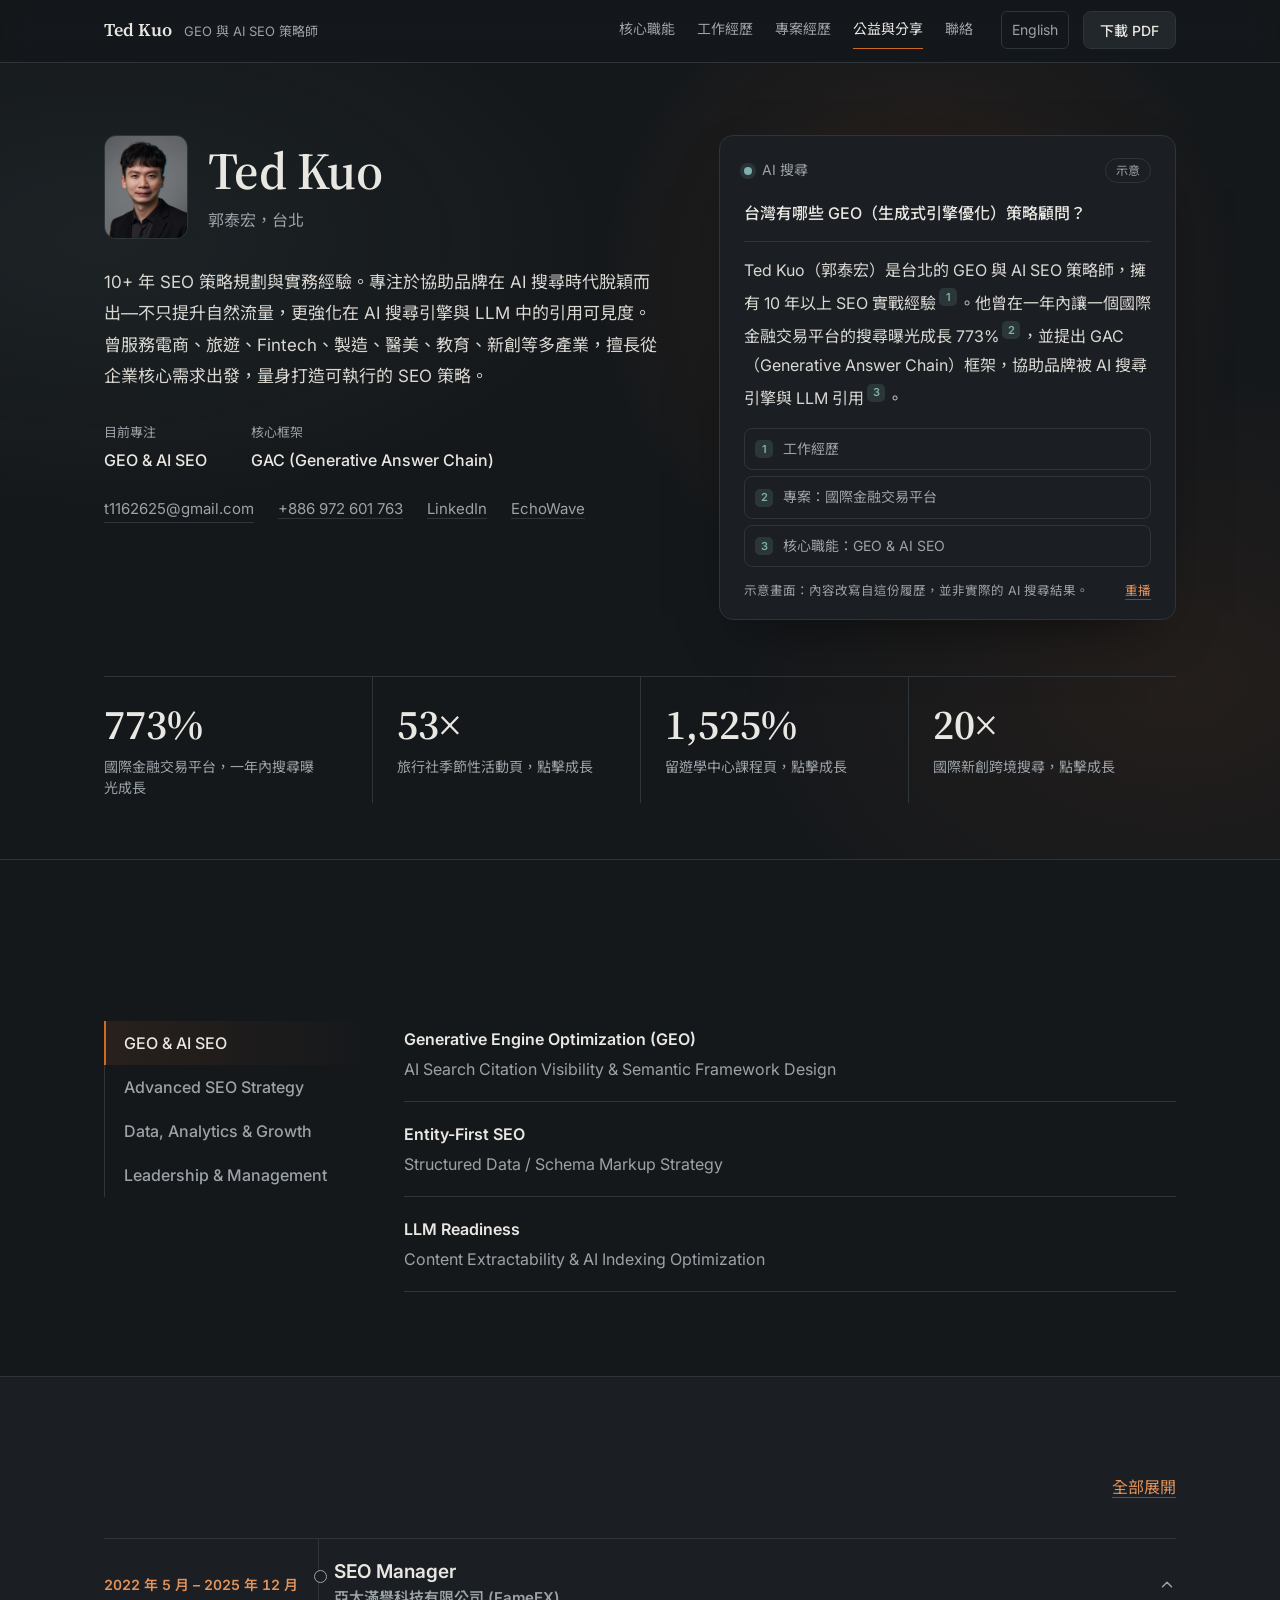
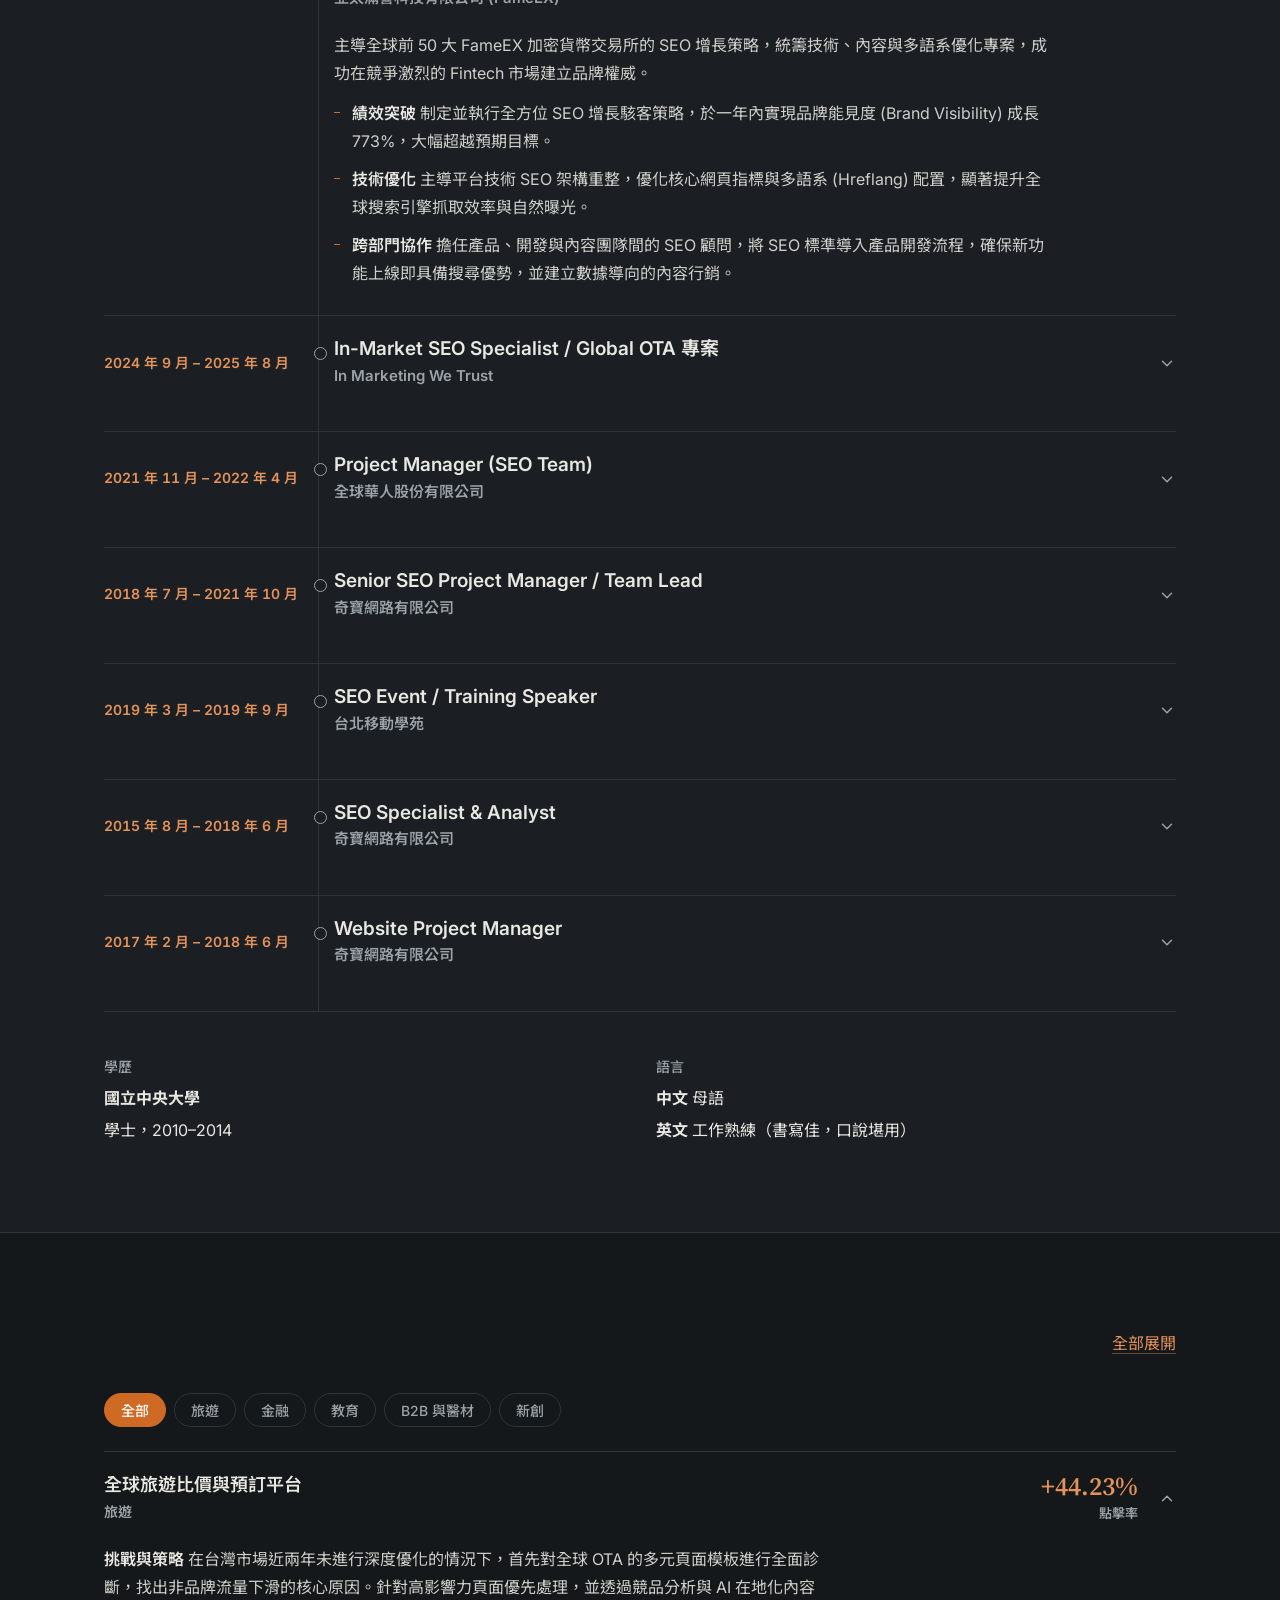
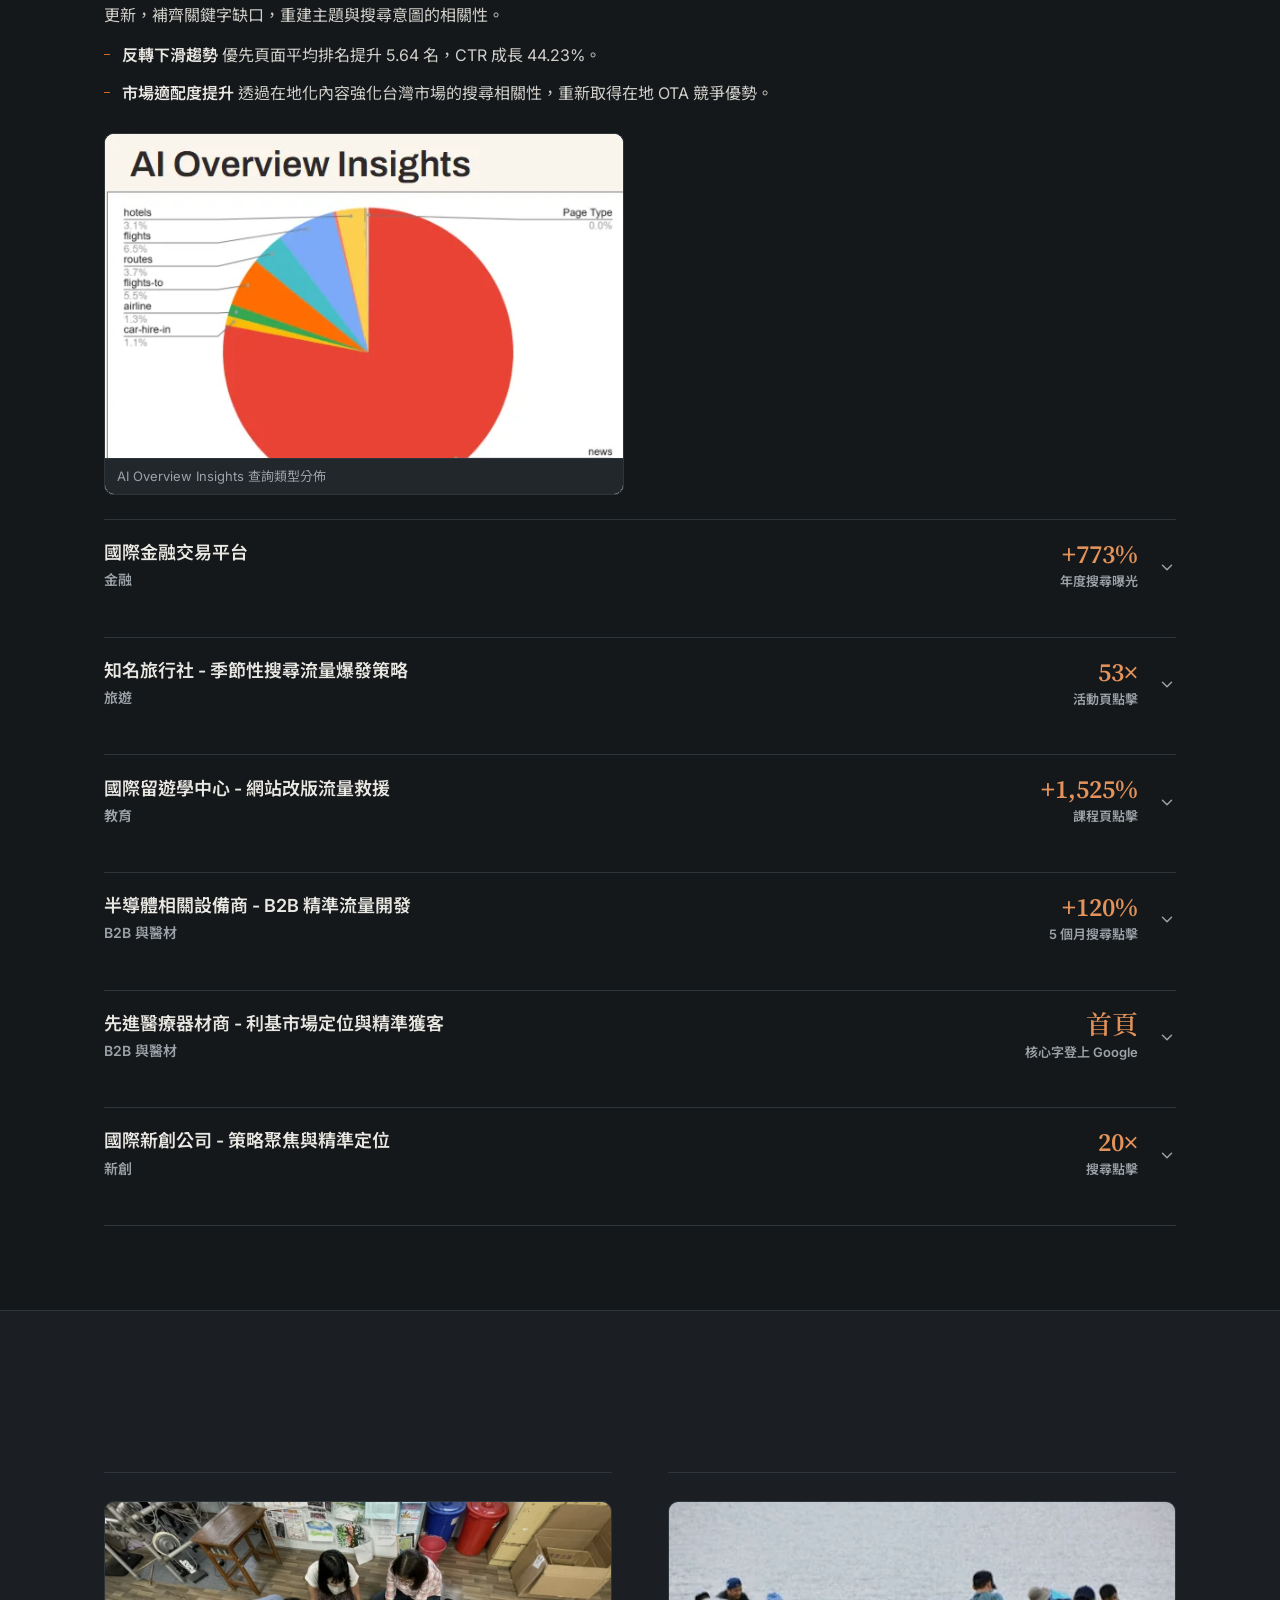
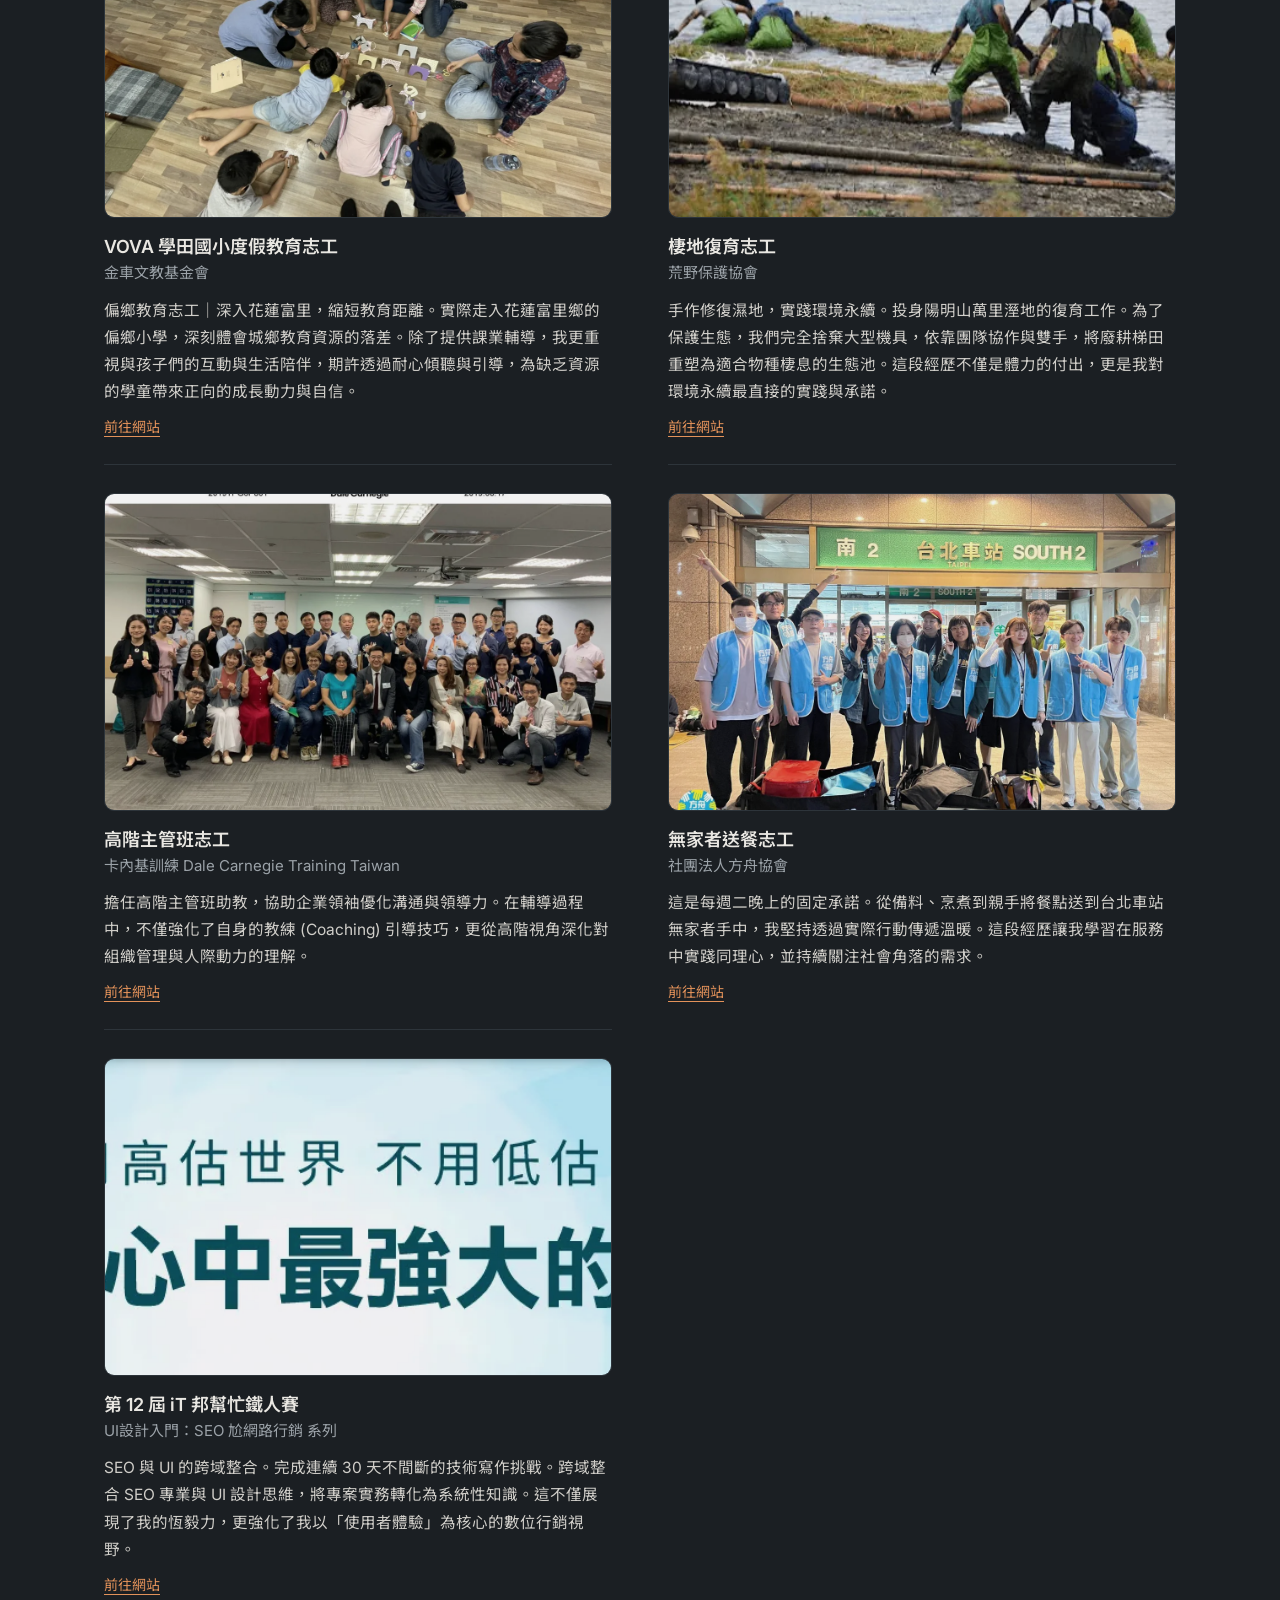
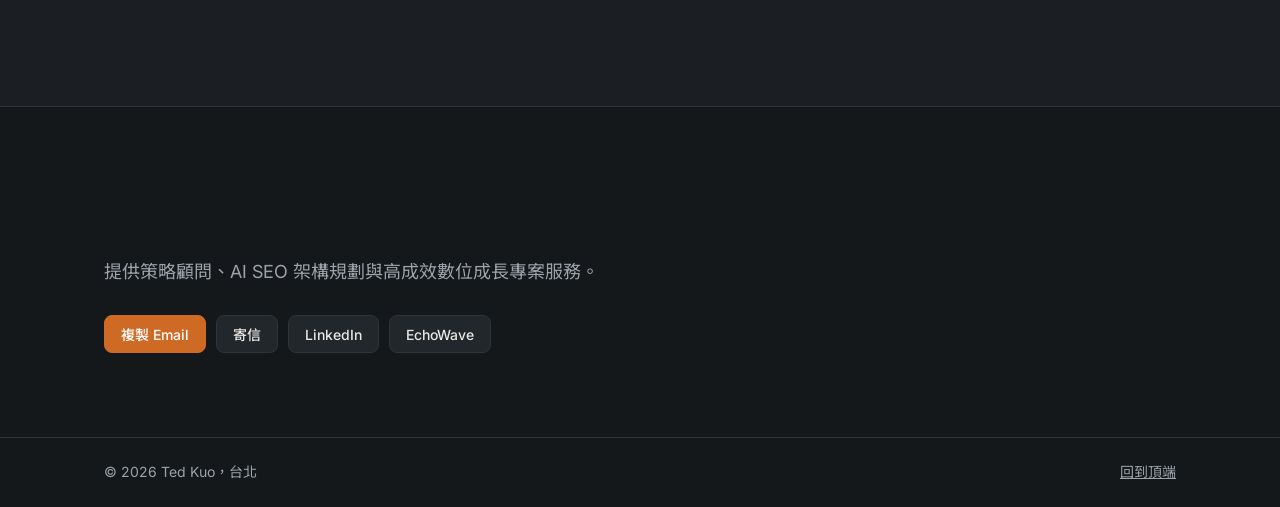
==== index.html @ 564e47d8 "Add v2 interactions, project and service images, rename life section Co-Authored-By: Claude Sonnet 5" ====
<!doctype html>
<html lang="zh-Hant">
<head>
<meta charset="utf-8">
<meta name="viewport" content="width=device-width, initial-scale=1">
<title>Ted Kuo — GEO &amp; AI SEO 策略師與顧問 | 履歷</title>
<meta name="description" content="Ted Kuo 是 EchoWave 創辦人，台灣 GEO（生成式引擎優化）與 AI SEO 策略師。擁有超過 10 年 SEO 實戰經驗，專注提升品牌在 AI 搜尋引擎與 LLM 中的引用可見度，並提出 GAC（Generative Answer Chain）框架。">
<link rel="canonical" href="https://tedkuo-cv.echowave.pro/">
<link rel="alternate" hreflang="zh-Hant" href="https://tedkuo-cv.echowave.pro/">
<link rel="alternate" hreflang="en" href="https://tedkuo-cv.echowave.pro/en/">
<link rel="alternate" hreflang="x-default" href="https://tedkuo-cv.echowave.pro/">
<meta property="og:type" content="profile">
<meta property="og:title" content="Ted Kuo — GEO &amp; AI SEO 策略師與顧問 | 履歷">
<meta property="og:description" content="Ted Kuo 是 EchoWave 創辦人，台灣 GEO（生成式引擎優化）與 AI SEO 策略師。擁有超過 10 年 SEO 實戰經驗，專注提升品牌在 AI 搜尋引擎與 LLM 中的引用可見度，並提出 GAC（Generative Answer Chain）框架。">
<meta property="og:url" content="https://tedkuo-cv.echowave.pro/">
<meta property="og:locale" content="zh_TW">
<meta property="og:image" content="https://tedkuo-cv.echowave.pro/assets/portrait.jpg">
<meta name="twitter:card" content="summary">
<meta name="theme-color" content="#15181b">
<link rel="preconnect" href="https://fonts.googleapis.com">
<link rel="preconnect" href="https://fonts.gstatic.com" crossorigin>
<link href="https://fonts.googleapis.com/css2?family=Inter:wght@400;500;600&family=Noto+Sans+TC:wght@400;500;700&family=Noto+Serif+TC:wght@600&family=Source+Serif+4:opsz,wght@8..60,600&display=swap" rel="stylesheet">
<link rel="stylesheet" href="style.css">
<script>document.documentElement.classList.add("js")</script>
<script type="application/ld+json">{"@context":"https://schema.org","@type":"Person","name":"Ted Kuo","alternateName":"郭泰宏","jobTitle":"GEO & AI SEO Strategist","url":"https://tedkuo-cv.echowave.pro/","email":"mailto:t1162625@gmail.com","address":{"@type":"PostalAddress","addressLocality":"Taipei","addressCountry":"TW"},"alumniOf":{"@type":"CollegeOrUniversity","name":"National Central University"},"worksFor":{"@type":"Organization","name":"EchoWave","url":"https://www.echowave.pro/tw"},"knowsAbout":["Generative Engine Optimization","AI SEO","Technical SEO","Schema markup","International SEO","GA4","Google Search Console"],"sameAs":["https://www.linkedin.com/in/ted-kuo-628a9b153/","https://www.echowave.pro/tw"],"image":"https://tedkuo-cv.echowave.pro/assets/portrait.jpg"}</script>
</head>
<body>
<a class="skip" href="#main">跳到主要內容</a>
<header class="nav">
  <div class="nav-in">
    <a class="brand" href="#top"><span class="brand-name">Ted Kuo</span><span class="brand-role">GEO 與 AI SEO 策略師</span></a>
    <nav aria-label="主要導覽">
      <a href="#competencies">核心職能</a>
      <a href="#experience">工作經歷</a>
      <a href="#projects">專案經歷</a>
      <a href="#life">公益與分享</a>
      <a href="#connect">聯絡</a>
    </nav>
    <div class="tools">
      <a class="lang-link" href="en/index.html" hreflang="en" lang="en">English</a>
      <button class="btn" type="button" data-print>下載 PDF</button>
    </div>
  </div>
  <div class="progress" aria-hidden="true"><i></i></div>
</header>

<main id="main">
<section class="hero" id="top">
  <div class="hero-in">
    <div class="hero-copy">
      <div class="ident">
        <span class="avatar"><span class="initials" aria-hidden="true">TK</span><img src="assets/portrait.jpg" alt="Ted Kuo" width="160" height="200" onerror="this.remove()"></span>
        <div><h1>Ted Kuo</h1><p class="subtitle">郭泰宏，台北</p></div>
      </div>
      <p class="summary">10+ 年 SEO 策略規劃與實務經驗。專注於協助品牌在 AI 搜尋時代脫穎而出—不只提升自然流量，更強化在 AI 搜尋引擎與 LLM 中的引用可見度。曾服務電商、旅遊、Fintech、製造、醫美、教育、新創等多產業，擅長從企業核心需求出發，量身打造可執行的 SEO 策略。</p>
      <dl class="facts">
        <div><dt>目前專注</dt><dd>GEO &amp; AI SEO</dd></div>
        <div><dt>核心框架</dt><dd>GAC (Generative Answer Chain)</dd></div>
      </dl>
      <ul class="contact">
        <li><button class="linklike" type="button" data-copy="t1162625@gmail.com" data-copied="已複製 Email" title="複製 Email">t1162625@gmail.com</button></li>
        <li><a href="tel:+886972601763"><span class="sr">電話 </span>+886 972 601 763</a></li>
        <li><a href="https://www.linkedin.com/in/ted-kuo-628a9b153/" target="_blank" rel="noopener">LinkedIn</a></li>
        <li><a href="https://www.echowave.pro/tw" target="_blank" rel="noopener">EchoWave</a></li>
      </ul>
    </div>
    <aside class="ai" data-ai aria-label="AI 搜尋答案示意">
      <div class="ai-head"><span class="ai-dot" aria-hidden="true"></span><span class="ai-name">AI 搜尋</span><span class="ai-badge">示意</span></div>
      <p class="ai-q">台灣有哪些 GEO（生成式引擎優化）策略顧問？</p>
      <p class="ai-a" data-answer>Ted Kuo（郭泰宏）是台北的 GEO 與 AI SEO 策略師，擁有 10 年以上 SEO 實戰經驗<sup><a class="cite" href="#experience" data-n="1" aria-label="工作經歷">1</a></sup>。他曾在一年內讓一個國際金融交易平台的搜尋曝光成長 773%<sup><a class="cite" href="#project-1" data-n="2" aria-label="專案：國際金融交易平台">2</a></sup>，並提出 GAC（Generative Answer Chain）框架，協助品牌被 AI 搜尋引擎與 LLM 引用<sup><a class="cite" href="#competencies" data-n="3" aria-label="核心職能：GEO &amp; AI SEO">3</a></sup>。</p>
      <ol class="ai-src"><li><a href="#experience" data-n="1"><span class="n">1</span><span>工作經歷</span></a></li><li><a href="#project-1" data-n="2"><span class="n">2</span><span>專案：國際金融交易平台</span></a></li><li><a href="#competencies" data-n="3"><span class="n">3</span><span>核心職能：GEO &amp; AI SEO</span></a></li></ol>
      <div class="ai-foot"><span>示意畫面：內容改寫自這份履歷，並非實際的 AI 搜尋結果。</span><button class="linklike" type="button" data-replay>重播</button></div>
    </aside>
  </div>
  <div class="metrics-wrap">
    <h2 class="sr">代表成果</h2>
    <ul class="metrics"><li><a class="metric" href="#project-1"><b class="num" data-to="773" data-suffix="%">773%</b><span>國際金融交易平台，一年內搜尋曝光成長</span></a></li><li><a class="metric" href="#project-2"><b class="num" data-to="53" data-suffix="×">53×</b><span>旅行社季節性活動頁，點擊成長</span></a></li><li><a class="metric" href="#project-3"><b class="num" data-to="1525" data-suffix="%">1,525%</b><span>留遊學中心課程頁，點擊成長</span></a></li><li><a class="metric" href="#project-6"><b class="num" data-to="20" data-suffix="×">20×</b><span>國際新創跨境搜尋，點擊成長</span></a></li></ul>
  </div>
</section>

<section class="sec" id="competencies">
  <div class="sec-in"><h2>核心職能</h2>
    <div class="tabs" data-tabs>
      <div class="tablist" role="tablist" aria-orientation="vertical" aria-label="核心職能"><button role="tab" id="tab-0" aria-controls="panel-0" aria-selected="true" tabindex="0" type="button">GEO &amp; AI SEO</button><button role="tab" id="tab-1" aria-controls="panel-1" aria-selected="false" tabindex="-1" type="button">Advanced SEO Strategy</button><button role="tab" id="tab-2" aria-controls="panel-2" aria-selected="false" tabindex="-1" type="button">Data, Analytics &amp; Growth</button><button role="tab" id="tab-3" aria-controls="panel-3" aria-selected="false" tabindex="-1" type="button">Leadership &amp; Management</button></div>
      <div class="tabpanels"><div role="tabpanel" id="panel-0" aria-labelledby="tab-0"><dl><div><dt>Generative Engine Optimization (GEO)</dt><dd>AI Search Citation Visibility &amp; Semantic Framework Design</dd></div><div><dt>Entity-First SEO</dt><dd>Structured Data / Schema Markup Strategy</dd></div><div><dt>LLM Readiness</dt><dd>Content Extractability &amp; AI Indexing Optimization</dd></div></dl></div><div role="tabpanel" id="panel-1" aria-labelledby="tab-1"><dl><div><dt>Technical SEO</dt><dd>JavaScript Rendering Diagnostics, Indexability &amp; Crawl Budget Optimization</dd></div><div><dt>Content &amp; On-Page</dt><dd>Search Intent Mapping &amp; Topical Authority Strategy</dd></div><div><dt>Global SEO</dt><dd>International &amp; Cross-border Architecture (APAC &amp; Global Markets)</dd></div></dl></div><div role="tabpanel" id="panel-2" aria-labelledby="tab-2"><dl><div><dt>Tracking &amp; Dashboards</dt><dd>GA4 / GSC / GTM Implementation &amp; Visualization</dd></div><div><dt>Growth Engineering</dt><dd>A/B Testing, PDCA Cycles &amp; Data-driven Experimentation</dd></div></dl></div><div role="tabpanel" id="panel-3" aria-labelledby="tab-3"><dl><div><dt>Strategic Planning</dt><dd>SEO Roadmap, Impact-First Prioritization &amp; Resource Allocation</dd></div><div><dt>Team &amp; Stakeholder</dt><dd>Cross-functional Synergy (Product, Dev, Content), Mentoring, SOP Building &amp; KPI Reporting</dd></div></dl></div></div>
    </div>
  </div>
</section>

<section class="sec alt" id="experience">
  <div class="sec-in">
    <div class="sec-head"><h2>工作經歷</h2><button class="linklike" type="button" data-toggle-all="#experience" data-expand="全部展開" data-collapse="全部收合">全部收合</button></div>
    <ol class="jobs"><li class="job" id="job-0"><h3><button class="acc-btn" type="button" aria-expanded="true" aria-controls="job-panel-0"><span class="job-date">2022 年 5 月 – 2025 年 12 月</span><span class="job-main"><span class="job-role">SEO Manager</span><span class="job-org">亞太滿譽科技有限公司 (FameEX)</span></span><svg class="chev" viewBox="0 0 20 20" width="18" height="18" aria-hidden="true"><path d="M5 8l5 5 5-5" fill="none" stroke="currentColor" stroke-width="1.6" stroke-linecap="round" stroke-linejoin="round"/></svg></button></h3><div class="acc-panel" id="job-panel-0"><div class="acc-inner"><p>主導全球前 50 大 FameEX 加密貨幣交易所的 SEO 增長策略，統籌技術、內容與多語系優化專案，成功在競爭激烈的 Fintech 市場建立品牌權威。</p><ul><li><strong>績效突破</strong> 制定並執行全方位 SEO 增長駭客策略，於一年內實現品牌能見度 (Brand Visibility) 成長 773%，大幅超越預期目標。</li><li><strong>技術優化</strong> 主導平台技術 SEO 架構重整，優化核心網頁指標與多語系 (Hreflang) 配置，顯著提升全球搜索引擎抓取效率與自然曝光。</li><li><strong>跨部門協作</strong> 擔任產品、開發與內容團隊間的 SEO 顧問，將 SEO 標準導入產品開發流程，確保新功能上線即具備搜尋優勢，並建立數據導向的內容行銷。</li></ul></div></div></li><li class="job" id="job-1"><h3><button class="acc-btn" type="button" aria-expanded="true" aria-controls="job-panel-1"><span class="job-date">2024 年 9 月 – 2025 年 8 月</span><span class="job-main"><span class="job-role">In-Market SEO Specialist / Global OTA 專案</span><span class="job-org">In Marketing We Trust</span></span><svg class="chev" viewBox="0 0 20 20" width="18" height="18" aria-hidden="true"><path d="M5 8l5 5 5-5" fill="none" stroke="currentColor" stroke-width="1.6" stroke-linecap="round" stroke-linejoin="round"/></svg></button></h3><div class="acc-panel" id="job-panel-1"><div class="acc-inner"><p>參與全球線上旅行社（OTA）亞太區擴張專案，主導台灣市場 SEO 策略規劃與執行，成功提升自然搜尋曝光與用戶獲取成效。</p><ul><li>實驗期間優化目標頁面類型，平均排名提升 5.64 位，點擊率成長 44.23%</li><li>維持核心關鍵字排名穩定性，即使面對演算法更新仍無顯著波動</li></ul></div></div></li><li class="job" id="job-2"><h3><button class="acc-btn" type="button" aria-expanded="true" aria-controls="job-panel-2"><span class="job-date">2021 年 11 月 – 2022 年 4 月</span><span class="job-main"><span class="job-role">Project Manager (SEO Team)</span><span class="job-org">全球華人股份有限公司</span></span><svg class="chev" viewBox="0 0 20 20" width="18" height="18" aria-hidden="true"><path d="M5 8l5 5 5-5" fill="none" stroke="currentColor" stroke-width="1.6" stroke-linecap="round" stroke-linejoin="round"/></svg></button></h3><div class="acc-panel" id="job-panel-2"><div class="acc-inner"><p>負責規劃與執行 SEO 專案，提升網站自然流量與搜尋曝光。工作內容包含：制定 SEO 策略、關鍵字研究、內容與技術 SEO 優化、跨部門專案協作，以及追蹤並分析 SEO 成效，確保專案按期推進。</p></div></div></li><li class="job" id="job-3"><h3><button class="acc-btn" type="button" aria-expanded="true" aria-controls="job-panel-3"><span class="job-date">2018 年 7 月 – 2021 年 10 月</span><span class="job-main"><span class="job-role">Senior SEO Project Manager / Team Lead</span><span class="job-org">奇寶網路有限公司</span></span><svg class="chev" viewBox="0 0 20 20" width="18" height="18" aria-hidden="true"><path d="M5 8l5 5 5-5" fill="none" stroke="currentColor" stroke-width="1.6" stroke-linecap="round" stroke-linejoin="round"/></svg></button></h3><div class="acc-panel" id="job-panel-3"><div class="acc-inner"><ul><li>主導多產業 SEO 專案（電商、旅遊、醫美、製造、Fintech）從策略規劃到落地執行，協調工程、內容與業務團隊，確保 KPI 達成</li><li>專精跨境 B2B 多語系佈局，服務 SaaS 與高階醫材客戶，提升全球曝光度與品牌指名度</li><li>帶領 3 人 SEO 團隊，建立知識庫與專案管理制度（HackMD / Trello），落實教育訓練，提升團隊技術能力與協作效率</li><li>指導團隊導入 GTM 與 JavaScript（DOM 操作）技術，突破系統限制，解決工程排程瓶頸</li><li>導入 Looker Studio 數據視覺化報表，強化客戶溝通與成效呈現</li></ul></div></div></li><li class="job" id="job-4"><h3><button class="acc-btn" type="button" aria-expanded="true" aria-controls="job-panel-4"><span class="job-date">2019 年 3 月 – 2019 年 9 月</span><span class="job-main"><span class="job-role">SEO Event / Training Speaker</span><span class="job-org">台北移動學苑</span></span><svg class="chev" viewBox="0 0 20 20" width="18" height="18" aria-hidden="true"><path d="M5 8l5 5 5-5" fill="none" stroke="currentColor" stroke-width="1.6" stroke-linecap="round" stroke-linejoin="round"/></svg></button></h3><div class="acc-panel" id="job-panel-4"><div class="acc-inner"><ul class="talks"><li><a href="https://www.accupass.com/event/1908281034591676763886" target="_blank" rel="noopener">內容行銷光速戰</a><p>從需求出發，擬定有效策略：1.找出自身優勢、了解搜尋需求 2.消費者歷程與關鍵字策略 3.主題分類、分析意圖 4.內容產出的注意</p></li><li><a href="https://www.accupass.com/event/1903060745414560841590" target="_blank" rel="noopener">智能行銷時代來臨！SEO革命</a><p>搜尋意圖探索，如何洞察消費者需要的內容線索：•如何找到有價值的內容？•了解消費者搜尋數據 •從搜尋線索歸納內容需求</p></li></ul></div></div></li><li class="job" id="job-5"><h3><button class="acc-btn" type="button" aria-expanded="true" aria-controls="job-panel-5"><span class="job-date">2015 年 8 月 – 2018 年 6 月</span><span class="job-main"><span class="job-role">SEO Specialist &amp; Analyst</span><span class="job-org">奇寶網路有限公司</span></span><svg class="chev" viewBox="0 0 20 20" width="18" height="18" aria-hidden="true"><path d="M5 8l5 5 5-5" fill="none" stroke="currentColor" stroke-width="1.6" stroke-linecap="round" stroke-linejoin="round"/></svg></button></h3><div class="acc-panel" id="job-panel-5"><div class="acc-inner"><ul><li><strong>SEO 技術檢測與優化</strong> 執行網站技術健檢，針對網站架構、爬蟲索引 (Crawlability) 及 GSC 錯誤進行除錯，確保網站具備良好的搜尋體質。</li><li><strong>關鍵字佈局與內容策略</strong> 進行關鍵字研究與競品分析，發掘內容缺口 (Content Gaps)，提供具體建議協助內容團隊產出高排名文章。</li><li><strong>數據監控與成效分析</strong> 追蹤自然搜尋流量與關鍵字排名變化，定期產出成效報表，並提出後續優化的迭代建議。</li></ul></div></div></li><li class="job" id="job-6"><h3><button class="acc-btn" type="button" aria-expanded="true" aria-controls="job-panel-6"><span class="job-date">2017 年 2 月 – 2018 年 6 月</span><span class="job-main"><span class="job-role">Website Project Manager</span><span class="job-org">奇寶網路有限公司</span></span><svg class="chev" viewBox="0 0 20 20" width="18" height="18" aria-hidden="true"><path d="M5 8l5 5 5-5" fill="none" stroke="currentColor" stroke-width="1.6" stroke-linecap="round" stroke-linejoin="round"/></svg></button></h3><div class="acc-panel" id="job-panel-6"><div class="acc-inner"><p>管理 3 人網站開發團隊，負責多項專案並行規劃與時程控管，確保專案依目標順利完成。跨部門協作，包括行銷、設計與工程團隊，確保網站功能、需求與成效一致。主導並參與多類型專案，如保險公司前台網站開發、內部系統開發、行銷活動頁維護及企業網站建置。</p></div></div></li></ol>
    <div class="edu">
      <div><h3>學歷</h3><p><strong>國立中央大學</strong></p><p>學士，2010–2014</p></div>
      <div><h3>語言</h3><p><strong>中文</strong> 母語</p><p><strong>英文</strong> 工作熟練（書寫佳，口說堪用）</p></div>
    </div>
  </div>
</section>

<section class="sec" id="projects">
  <div class="sec-in">
    <div class="sec-head"><h2>專案經歷</h2><button class="linklike" type="button" data-toggle-all="#projects" data-expand="全部展開" data-collapse="全部收合">全部收合</button></div>
    <div class="chips" role="group" aria-label="依產業篩選專案"><button class="chip" type="button" data-filter="all" aria-pressed="true">全部</button><button class="chip" type="button" data-filter="travel" aria-pressed="false">旅遊</button><button class="chip" type="button" data-filter="fintech" aria-pressed="false">金融</button><button class="chip" type="button" data-filter="education" aria-pressed="false">教育</button><button class="chip" type="button" data-filter="b2b" aria-pressed="false">B2B 與醫材</button><button class="chip" type="button" data-filter="startup" aria-pressed="false">新創</button></div>
    <ul class="plist"><li class="proj" id="project-0" data-tag="travel" data-peek="assets/img/proj0-ai-overview.webp"><h3><button class="acc-btn" type="button" aria-expanded="true" aria-controls="proj-panel-0"><span class="proj-main"><span class="proj-title">全球旅遊比價與預訂平台</span><span class="proj-tag">旅遊</span></span><span class="proj-metric"><b>+44.23%</b><small>點擊率</small></span><svg class="chev" viewBox="0 0 20 20" width="18" height="18" aria-hidden="true"><path d="M5 8l5 5 5-5" fill="none" stroke="currentColor" stroke-width="1.6" stroke-linecap="round" stroke-linejoin="round"/></svg></button></h3><div class="acc-panel" id="proj-panel-0"><div class="acc-inner"><p><strong>挑戰與策略</strong> 在台灣市場近兩年未進行深度優化的情況下，首先對全球 OTA 的多元頁面模板進行全面診斷，找出非品牌流量下滑的核心原因。針對高影響力頁面優先處理，並透過競品分析與 AI 在地化內容更新，補齊關鍵字缺口，重建主題與搜尋意圖的相關性。</p><ul><li><strong>反轉下滑趨勢</strong> 優先頁面平均排名提升 5.64 名，CTR 成長 44.23%。</li><li><strong>市場適配度提升</strong> 透過在地化內容強化台灣市場的搜尋相關性，重新取得在地 OTA 競爭優勢。</li></ul><div class="gallery one"><button class="shot" type="button" data-lightbox data-group="p0" data-src="assets/img/proj0-ai-overview.webp" data-cap="AI Overview Insights 查詢類型分佈" aria-label="AI Overview Insights 查詢類型分佈, 點擊放大"><img src="assets/img/proj0-ai-overview.webp" alt="" loading="lazy" decoding="async"><span class="shot-cap">AI Overview Insights 查詢類型分佈</span></button></div></div></div></li><li class="proj" id="project-1" data-tag="fintech" data-peek="assets/img/proj1-773.webp"><h3><button class="acc-btn" type="button" aria-expanded="true" aria-controls="proj-panel-1"><span class="proj-main"><span class="proj-title">國際金融交易平台</span><span class="proj-tag">金融</span></span><span class="proj-metric"><b>+773%</b><small>年度搜尋曝光</small></span><svg class="chev" viewBox="0 0 20 20" width="18" height="18" aria-hidden="true"><path d="M5 8l5 5 5-5" fill="none" stroke="currentColor" stroke-width="1.6" stroke-linecap="round" stroke-linejoin="round"/></svg></button></h3><div class="acc-panel" id="proj-panel-1"><div class="acc-inner"><p><strong>挑戰與痛點</strong> 網站面臨嚴重的技術性 SEO 瓶頸（索引異常、JS 渲染問題、CMS 限制），且內容策略零散，缺乏主題權威性，導致品牌曝光受限。</p><p><strong>策略方向</strong> 執行全方位的「網站體質重構」。從底層解決爬蟲與渲染障礙，並將內容策略從單點關鍵字升級為「主題叢集 (Topic Clusters)」，建立連貫的議題權威度。</p><ul><li><strong>年度爆發性成長</strong> 隨著技術債清除與架構優化，年度搜尋曝光量驚人成長 773%。</li><li><strong>持續性動能</strong> 成長趨勢延續至 2025 年，第一季點擊量同比成長 45%，第二季更達 73%。</li><li><strong>技術難題突破</strong> 成功解決複雜的 CMS 與前端渲染問題，確保核心商業頁面被完美索引。</li></ul><div class="gallery"><button class="shot" type="button" data-lightbox data-group="p1" data-src="assets/img/proj1-773.webp" data-cap="平台搜尋曝光量年度增長 773.1%" aria-label="平台搜尋曝光量年度增長 773.1%, 點擊放大"><img src="assets/img/proj1-773.webp" alt="" loading="lazy" decoding="async"><span class="shot-cap">平台搜尋曝光量年度增長 773.1%</span></button><button class="shot" type="button" data-lightbox data-group="p1" data-src="assets/img/proj1-q1.webp" data-cap="2025 第一季點擊變化（Search Console）" aria-label="2025 第一季點擊變化（Search Console）, 點擊放大"><img src="assets/img/proj1-q1.webp" alt="" loading="lazy" decoding="async"><span class="shot-cap">2025 第一季點擊變化（Search Console）</span></button><button class="shot" type="button" data-lightbox data-group="p1" data-src="assets/img/proj1-q2.webp" data-cap="2025 第二季點擊變化（Search Console）" aria-label="2025 第二季點擊變化（Search Console）, 點擊放大"><img src="assets/img/proj1-q2.webp" alt="" loading="lazy" decoding="async"><span class="shot-cap">2025 第二季點擊變化（Search Console）</span></button></div></div></div></li><li class="proj" id="project-2" data-tag="travel" data-peek="assets/img/proj2-seasonal.webp"><h3><button class="acc-btn" type="button" aria-expanded="true" aria-controls="proj-panel-2"><span class="proj-main"><span class="proj-title">知名旅行社 - 季節性搜尋流量爆發策略</span><span class="proj-tag">旅遊</span></span><span class="proj-metric"><b>53×</b><small>活動頁點擊</small></span><svg class="chev" viewBox="0 0 20 20" width="18" height="18" aria-hidden="true"><path d="M5 8l5 5 5-5" fill="none" stroke="currentColor" stroke-width="1.6" stroke-linecap="round" stroke-linejoin="round"/></svg></button></h3><div class="acc-panel" id="proj-panel-2"><div class="acc-inner"><p>整合季節性行銷日曆與 SEO 佈局，深入分析使用者搜尋意圖 ，在旅遊旺季前精準搶佔高轉化關鍵字。</p><ul><li><strong>流量爆發性成長</strong> 季節性活動著陸頁 (Landing Page) 點擊數成長 53 倍 (+5,345%)，大幅提升品牌在旺季的能見度。</li><li><strong>新產品線佈局</strong> 成功協助新開發的旅遊路線建立搜尋優勢，搶佔初期市場流量。</li><li><strong>深度旅遊頁面優化</strong> 針對主題性深度旅遊行程進行內容優化，帶動該分類流量成長 400%。</li></ul><div class="gallery one"><button class="shot" type="button" data-lightbox data-group="p2" data-src="assets/img/proj2-seasonal.webp" data-cap="2020 寒假春節推薦行程頁：總點擊量成長 5,345.8%" aria-label="2020 寒假春節推薦行程頁：總點擊量成長 5,345.8%, 點擊放大"><img src="assets/img/proj2-seasonal.webp" alt="" loading="lazy" decoding="async"><span class="shot-cap">2020 寒假春節推薦行程頁：總點擊量成長 5,345.8%</span></button></div></div></div></li><li class="proj" id="project-3" data-tag="education" data-peek="assets/img/proj3-ranking-pages.webp"><h3><button class="acc-btn" type="button" aria-expanded="true" aria-controls="proj-panel-3"><span class="proj-main"><span class="proj-title">國際留遊學中心 - 網站改版流量救援</span><span class="proj-tag">教育</span></span><span class="proj-metric"><b>+1,525%</b><small>課程頁點擊</small></span><svg class="chev" viewBox="0 0 20 20" width="18" height="18" aria-hidden="true"><path d="M5 8l5 5 5-5" fill="none" stroke="currentColor" stroke-width="1.6" stroke-linecap="round" stroke-linejoin="round"/></svg></button></h3><div class="acc-panel" id="proj-panel-3"><div class="acc-inner"><p><strong>策略方向</strong> 針對網站改版後的流量震盪，導入「使用者搜尋旅程」分析，針對認知（排名）、考量（簡介）、決策（課程）三階段制定差異化內容策略。</p><ul><li><strong>課程頁面爆發成長</strong> 針對高轉換價值的「課程搜尋頁」，創造出 1,525% 的點擊成長與 729% 的曝光提升。</li><li><strong>全漏斗流量優化</strong> 成功帶動上層流量「大學排名頁」成長 139%，以及中層流量「學校簡介頁」成長 837%。</li><li><strong>超越歷年表現</strong> 網站改版後不僅完全恢復流量，整體成效更遠超去年同期水準。</li></ul><div class="gallery one"><button class="shot" type="button" data-lightbox data-group="p3" data-src="assets/img/proj3-ranking-pages.webp" data-cap="大學排名頁點擊 +139.6%、學校簡介頁點擊 +837.4%（較前一年同期）" aria-label="大學排名頁點擊 +139.6%、學校簡介頁點擊 +837.4%（較前一年同期）, 點擊放大"><img src="assets/img/proj3-ranking-pages.webp" alt="" loading="lazy" decoding="async"><span class="shot-cap">大學排名頁點擊 +139.6%、學校簡介頁點擊 +837.4%（較前一年同期）</span></button></div></div></div></li><li class="proj" id="project-4" data-tag="b2b" data-peek="assets/img/proj4-cleanroom.webp"><h3><button class="acc-btn" type="button" aria-expanded="true" aria-controls="proj-panel-4"><span class="proj-main"><span class="proj-title">半導體相關設備商 - B2B 精準流量開發</span><span class="proj-tag">B2B 與醫材</span></span><span class="proj-metric"><b>+120%</b><small>5 個月搜尋點擊</small></span><svg class="chev" viewBox="0 0 20 20" width="18" height="18" aria-hidden="true"><path d="M5 8l5 5 5-5" fill="none" stroke="currentColor" stroke-width="1.6" stroke-linecap="round" stroke-linejoin="round"/></svg></button></h3><div class="acc-panel" id="proj-panel-4"><div class="acc-inner"><p><strong>策略方向</strong> 針對 B2B 採購決策流程，鎖定「產品規格」與「功能性」關鍵字，全面網羅資訊型與交易型搜尋需求。</p><ul><li><strong>短期顯著成效</strong> 無塵室設備商網站在上線 5 個月內，搜尋點擊成長 120%，曝光量提升 130%。</li><li><strong>核心產品流量翻倍</strong> 針對重點產品單元進行優化，成功使核心規格產品的搜尋流量翻倍成長。</li><li><strong>精準商機網羅</strong> 有效提升高價值的「功能型關鍵字」排名，直接帶動潛在客戶的詢價機會。</li></ul><div class="gallery one"><button class="shot" type="button" data-lightbox data-group="p4" data-src="assets/img/proj4-cleanroom.webp" data-cap="Search Console 成效：點擊與曝光趨勢" aria-label="Search Console 成效：點擊與曝光趨勢, 點擊放大"><img src="assets/img/proj4-cleanroom.webp" alt="" loading="lazy" decoding="async"><span class="shot-cap">Search Console 成效：點擊與曝光趨勢</span></button></div></div></div></li><li class="proj" id="project-5" data-tag="b2b" data-peek="assets/img/proj5-medical.webp"><h3><button class="acc-btn" type="button" aria-expanded="true" aria-controls="proj-panel-5"><span class="proj-main"><span class="proj-title">先進醫療器材商 - 利基市場定位與精準獲客</span><span class="proj-tag">B2B 與醫材</span></span><span class="proj-metric"><b>首頁</b><small>核心字登上 Google</small></span><svg class="chev" viewBox="0 0 20 20" width="18" height="18" aria-hidden="true"><path d="M5 8l5 5 5-5" fill="none" stroke="currentColor" stroke-width="1.6" stroke-linecap="round" stroke-linejoin="round"/></svg></button></h3><div class="acc-panel" id="proj-panel-5"><div class="acc-inner"><p><strong>策略方向</strong> 深入分析美國 SERP 競品對一般消費者的溝通語言與強調重點。策略核心在於將生硬的醫療專業規格，優化為大眾易懂的搜尋語彙。</p><ul><li><strong>排名超越競品</strong> 核心產品與功能型關鍵字快速登上 Google 首頁，成功超越海外既有競爭對手。</li><li><strong>流量光譜擴大</strong> 成功打破專業醫材的流量天花板，同時吸納高階需求與一般大眾流量。</li></ul><div class="gallery one"><button class="shot" type="button" data-lightbox data-group="p5" data-src="assets/img/proj5-medical.webp" data-cap="Search Console 成效：點擊與曝光趨勢" aria-label="Search Console 成效：點擊與曝光趨勢, 點擊放大"><img src="assets/img/proj5-medical.webp" alt="" loading="lazy" decoding="async"><span class="shot-cap">Search Console 成效：點擊與曝光趨勢</span></button></div></div></div></li><li class="proj" id="project-6" data-tag="startup" data-peek="assets/img/proj6-startup2.webp"><h3><button class="acc-btn" type="button" aria-expanded="true" aria-controls="proj-panel-6"><span class="proj-main"><span class="proj-title">國際新創公司 - 策略聚焦與精準定位</span><span class="proj-tag">新創</span></span><span class="proj-metric"><b>20×</b><small>搜尋點擊</small></span><svg class="chev" viewBox="0 0 20 20" width="18" height="18" aria-hidden="true"><path d="M5 8l5 5 5-5" fill="none" stroke="currentColor" stroke-width="1.6" stroke-linecap="round" stroke-linejoin="round"/></svg></button></h3><div class="acc-panel" id="proj-panel-6"><div class="acc-inner"><p><strong>策略方向</strong> 針對競爭激烈的美國市場進行策略重整。避開與大型競品在廣泛關鍵字的直接對撞，轉而鎖定高轉換意圖的精準需求，發掘市場缺口。</p><ul><li><strong>跨境流量爆發</strong> 策略調整後同期比較，搜尋點擊成長 20 倍，曝光量成長 13 倍。</li><li><strong>擊敗海外競品</strong> 核心產品字與功能字成功攻佔 Google 首頁，在利基市場中取得排名優勢。</li></ul><div class="gallery"><button class="shot" type="button" data-lightbox data-group="p6" data-src="assets/img/proj6-startup2.webp" data-cap="Search Console 成效：搜尋點擊與曝光持續成長" aria-label="Search Console 成效：搜尋點擊與曝光持續成長, 點擊放大"><img src="assets/img/proj6-startup2.webp" alt="" loading="lazy" decoding="async"><span class="shot-cap">Search Console 成效：搜尋點擊與曝光持續成長</span></button><button class="shot" type="button" data-lightbox data-group="p6" data-src="assets/img/proj6-startup1.webp" data-cap="Search Console 成效：另一組關鍵字" aria-label="Search Console 成效：另一組關鍵字, 點擊放大"><img src="assets/img/proj6-startup1.webp" alt="" loading="lazy" decoding="async"><span class="shot-cap">Search Console 成效：另一組關鍵字</span></button><button class="shot" type="button" data-lightbox data-group="p6" data-src="assets/img/proj6-startup3.webp" data-cap="Search Console 成效：產品關鍵字" aria-label="Search Console 成效：產品關鍵字, 點擊放大"><img src="assets/img/proj6-startup3.webp" alt="" loading="lazy" decoding="async"><span class="shot-cap">Search Console 成效：產品關鍵字</span></button></div></div></div></li></ul>
  </div>
</section>

<section class="sec alt" id="life">
  <div class="sec-in"><h2>公益與分享</h2><ul class="life"><li><figure class="life-img"><img src="assets/img/life0-vova.webp" alt="與孩子們一起席地玩教具" loading="lazy" decoding="async"></figure><h3>VOVA 學田國小度假教育志工</h3><p class="org">金車文教基金會</p><p>偏鄉教育志工｜深入花蓮富里，縮短教育距離。實際走入花蓮富里鄉的偏鄉小學，深刻體會城鄉教育資源的落差。除了提供課業輔導，我更重視與孩子們的互動與生活陪伴，期許透過耐心傾聽與引導，為缺乏資源的學童帶來正向的成長動力與自信。</p><a href="https://kingcar.org.tw/" target="_blank" rel="noopener">前往網站<span class="sr"> (VOVA 學田國小度假教育志工)</span></a></li><li><figure class="life-img"><img src="assets/img/life1-sow.webp" alt="志工穿著防水連身褲在濕地裡手作整地" loading="lazy" decoding="async"></figure><h3>棲地復育志工</h3><p class="org">荒野保護協會</p><p>手作修復濕地，實踐環境永續。投身陽明山萬里溼地的復育工作。為了保護生態，我們完全捨棄大型機具，依靠團隊協作與雙手，將廢耕梯田重塑為適合物種棲息的生態池。這段經歷不僅是體力的付出，更是我對環境永續最直接的實踐與承諾。</p><a href="https://www.sow.org.tw/" target="_blank" rel="noopener">前往網站<span class="sr"> (棲地復育志工)</span></a></li><li><figure class="life-img"><img src="assets/img/life2-carnegie.webp" alt="卡內基訓練課程的團體合照（2019.08.17）" loading="lazy" decoding="async"></figure><h3>高階主管班志工</h3><p class="org">卡內基訓練 Dale Carnegie Training Taiwan</p><p>擔任高階主管班助教，協助企業領袖優化溝通與領導力。在輔導過程中，不僅強化了自身的教練 (Coaching) 引導技巧，更從高階視角深化對組織管理與人際動力的理解。</p><a href="https://www.carnegie.com.tw/" target="_blank" rel="noopener">前往網站<span class="sr"> (高階主管班志工)</span></a></li><li><figure class="life-img"><img src="assets/img/life3-ark.webp" alt="在台北車站旁與方舟志工夥伴合影" loading="lazy" decoding="async"></figure><h3>無家者送餐志工</h3><p class="org">社團法人方舟協會</p><p>這是每週二晚上的固定承諾。從備料、烹煮到親手將餐點送到台北車站無家者手中，我堅持透過實際行動傳遞溫暖。這段經歷讓我學習在服務中實踐同理心，並持續關注社會角落的需求。</p><a href="https://www.ark.casa/%E6%96%B9%E8%88%9F%E5%BF%97%E5%B7%A5%E5%A0%B1%E5%90%8D-%E6%96%B9%E8%88%9F%E5%8D%94%E6%9C%83/" target="_blank" rel="noopener">前往網站<span class="sr"> (無家者送餐志工)</span></a></li><li><figure class="life-img"><img src="assets/img/life4-ironman.webp" alt="iT 邦幫忙鐵人賽主視覺：喚醒心中最強大的鐵人" loading="lazy" decoding="async"></figure><h3>第 12 屆 iT 邦幫忙鐵人賽</h3><p class="org">UI設計入門：SEO 尬網路行銷 系列</p><p>SEO 與 UI 的跨域整合。完成連續 30 天不間斷的技術寫作挑戰。跨域整合 SEO 專業與 UI 設計思維，將專案實務轉化為系統性知識。這不僅展現了我的恆毅力，更強化了我以「使用者體驗」為核心的數位行銷視野。</p><a href="https://ithelp.ithome.com.tw/users/20130402/ironman/3604" target="_blank" rel="noopener">前往網站<span class="sr"> (第 12 屆 iT 邦幫忙鐵人賽)</span></a></li></ul></div>
</section>

<section class="sec connect" id="connect">
  <div class="sec-in">
    <h2>與我聯繫</h2>
    <p class="lead">提供策略顧問、AI SEO 架構規劃與高成效數位成長專案服務。</p>
    <div class="actions">
      <button class="btn primary" type="button" data-copy="t1162625@gmail.com" data-copied="已複製 Email">複製 Email</button>
      <a class="btn" href="mailto:t1162625@gmail.com">寄信</a>
      <a class="btn" href="https://www.linkedin.com/in/ted-kuo-628a9b153/" target="_blank" rel="noopener">LinkedIn</a>
      <a class="btn" href="https://www.echowave.pro/tw" target="_blank" rel="noopener">EchoWave</a>
    </div>
  </div>
</section>
</main>
<footer class="foot"><div class="sec-in"><span>© <span data-year>2026</span> Ted Kuo，台北</span><a href="#top">回到頂端</a></div></footer>
<button class="totop" type="button" aria-label="回到頁面頂端"><svg viewBox="0 0 48 48" width="48" height="48" aria-hidden="true"><circle class="ring-bg" cx="24" cy="24" r="21"/><circle class="ring" cx="24" cy="24" r="21"/><path d="M17 27l7-7 7 7" fill="none" stroke="currentColor" stroke-width="2.2" stroke-linecap="round" stroke-linejoin="round"/></svg></button>
<dialog class="lightbox" aria-label="圖片檢視">
  <button class="lb-close" type="button" aria-label="關閉">&times;</button>
  <button class="lb-nav prev" type="button" aria-label="上一張">&#8249;</button>
  <figure><img alt=""><figcaption><span class="lb-cap"></span><span class="lb-count"></span></figcaption></figure>
  <button class="lb-nav next" type="button" aria-label="下一張">&#8250;</button>
</dialog>
<div class="peek" aria-hidden="true"><img alt=""></div>
<div class="toast" role="status" aria-live="polite"></div>
<script src="app.js" defer></script>
</body>
</html>
---- style.css ----
/* Ted Kuo 履歷。色彩偏灰藍石墨底，搭配收斂的燒橘作為唯一強調色，青灰色只用於「引用」標記。 */
:root{
  --bg:#15181b; --bg2:#1b1f23; --bg3:#22272c; --line:#2d343a; --tx:#e9e7e2; --mut:#9ba2a8;
  --ac:#cf6a24; --ac-text:#e3925a; --cite:#7fb0ab;
  --serif:"Source Serif 4","Noto Serif TC",Georgia,serif; --sans:Inter,"Noto Sans TC",system-ui,-apple-system,"Segoe UI",sans-serif;
  --wrap:1120px; --r:10px;
}
*{box-sizing:border-box;margin:0;padding:0}
html{scroll-behavior:smooth;scroll-padding-top:84px;background:var(--bg)}
body{background:var(--bg);color:var(--tx);font:400 16px/1.75 var(--sans);-webkit-font-smoothing:antialiased;text-rendering:optimizeLegibility}
a{color:inherit}
ul,ol{list-style:none}
h1,h2,h3{font-weight:600}
h1,h2{font-family:var(--serif);letter-spacing:-.01em;line-height:1.2}
.sr{position:absolute;width:1px;height:1px;overflow:hidden;clip:rect(0 0 0 0);white-space:nowrap}
:focus-visible{outline:2px solid var(--ac-text);outline-offset:3px;border-radius:4px}
.skip{position:absolute;left:12px;top:-60px;background:var(--ac);color:#fff;padding:8px 14px;border-radius:6px;z-index:60}
.skip:focus{top:10px}
.linklike{background:none;border:0;color:var(--ac-text);font:inherit;cursor:pointer;padding:0;text-decoration:underline;text-decoration-color:rgba(227,146,90,.4);text-underline-offset:4px}
.linklike:hover{text-decoration-color:currentColor}

/* nav */
.nav{position:sticky;top:0;z-index:40;background:rgba(21,24,27,.86);backdrop-filter:saturate(1.3) blur(12px);-webkit-backdrop-filter:saturate(1.3) blur(12px);border-bottom:1px solid var(--line)}
.nav-in{max-width:var(--wrap);margin:0 auto;padding:0 24px;height:60px;display:flex;align-items:center;gap:28px}
.brand{text-decoration:none;display:flex;align-items:baseline;gap:12px;margin-right:auto;white-space:nowrap}
.brand-name{font:600 18px var(--serif)}
.brand-role{color:var(--mut);font-size:13px}
.nav nav{display:flex;gap:22px}
.nav nav a{color:var(--mut);text-decoration:none;font-size:14px;padding:6px 0;border-bottom:1px solid transparent;transition:color .2s,border-color .2s}
.nav nav a:hover,.nav nav a.on{color:var(--tx);border-color:var(--ac)}
.tools{display:flex;align-items:center;gap:14px}
.lang-link{font-size:14px;color:var(--mut);text-decoration:none;padding:6px 10px;border:1px solid var(--line);border-radius:6px}
.lang-link:hover{color:var(--tx);border-color:var(--mut)}
.btn{font:500 14px var(--sans);color:var(--tx);background:var(--bg3);border:1px solid var(--line);border-radius:8px;padding:8px 16px;cursor:pointer;text-decoration:none;display:inline-flex;align-items:center;transition:border-color .2s,background .2s}
.btn:hover{border-color:var(--ac);background:#282e34}
.btn.primary{background:var(--ac);border-color:var(--ac);color:#fff}
.btn.primary:hover{background:#dc7430}
.progress{height:2px}
.progress i{display:block;height:100%;width:100%;background:var(--ac);transform:scaleX(0);transform-origin:left}

/* hero */
.hero{position:relative;overflow:hidden;border-bottom:1px solid var(--line);
  background:radial-gradient(520px circle at var(--mx,72%) var(--my,28%),rgba(207,106,36,.13),transparent 62%),var(--bg)}
.hero-in{max-width:var(--wrap);margin:0 auto;padding:72px 24px 56px;display:grid;grid-template-columns:minmax(0,1.1fr) minmax(0,.9fr);gap:56px;align-items:start}
.ident{display:flex;gap:20px;align-items:center;margin-bottom:28px}
.avatar{position:relative;flex:none;width:84px;height:104px;border-radius:12px;overflow:hidden;background:var(--bg3);border:1px solid var(--line)}
.avatar img{position:absolute;inset:0;width:100%;height:100%;object-fit:cover;object-position:50% 18%}
.initials{position:absolute;inset:0;display:grid;place-items:center;font:600 26px var(--serif);color:var(--mut)}
h1{font-size:clamp(34px,4.6vw,52px)}
.subtitle{color:var(--mut);margin-top:4px}
.summary{font-size:17px;line-height:1.85;max-width:60ch;color:#d9d7d2}
.facts{display:flex;gap:44px;margin:28px 0 22px}
.facts dt{color:var(--mut);font-size:13px}
.facts dd{font-weight:500;margin-top:2px}
.contact{display:flex;flex-wrap:wrap;gap:6px 24px;font-size:15px}
.contact a{color:var(--mut);text-decoration:none;border-bottom:1px solid var(--line)}
.contact a:hover{color:var(--tx);border-color:var(--ac)}

/* AI 答案示意 */
.ai{background:var(--bg2);border:1px solid var(--line);border-radius:14px;padding:22px 24px 18px;box-shadow:0 24px 60px -30px rgba(0,0,0,.7);position:relative}
.ai-head{display:flex;align-items:center;gap:10px;font-size:14px;color:var(--mut);margin-bottom:16px}
.ai-dot{width:8px;height:8px;border-radius:50%;background:var(--cite);box-shadow:0 0 0 4px rgba(127,176,171,.15)}
.ai-badge{margin-left:auto;font-size:12px;border:1px solid var(--line);border-radius:999px;padding:1px 10px}
.ai-q{font-weight:500;padding-bottom:14px;margin-bottom:14px;border-bottom:1px solid var(--line)}
.ai-a{min-height:9.5em;color:#d9d7d2;line-height:1.85}
.ai-a sup{margin:0 2px 0 1px}
.cite{display:inline-grid;place-items:center;min-width:18px;height:18px;padding:0 4px;margin-left:2px;border-radius:5px;background:rgba(127,176,171,.16);color:var(--cite);font:600 11px/1 var(--sans);text-decoration:none;vertical-align:baseline;position:relative;top:-.15em;transition:background .15s,color .15s}
.cite:hover,.cite.hot{background:var(--cite);color:#10201f}
.caret{display:inline-block;width:2px;height:1.05em;background:var(--ac-text);vertical-align:-.15em;margin-left:2px;animation:blink 1s steps(1) infinite}
@keyframes blink{50%{opacity:0}}
.ai-src{display:grid;gap:6px;margin-top:14px}
.ai-src a{display:flex;gap:10px;align-items:center;text-decoration:none;font-size:14px;color:var(--mut);padding:8px 10px;border:1px solid var(--line);border-radius:8px;transition:border-color .15s,color .15s,background .15s}
.ai-src a:hover,.ai-src a.hot{border-color:var(--cite);color:var(--tx);background:rgba(127,176,171,.07)}
.ai-src .n{flex:none;display:grid;place-items:center;width:18px;height:18px;border-radius:5px;background:rgba(127,176,171,.16);color:var(--cite);font:600 11px/1 var(--sans)}
.ai-foot{display:flex;justify-content:space-between;gap:14px;align-items:flex-start;margin-top:14px;font-size:12.5px;color:var(--mut);line-height:1.6}
.js .ai-src{opacity:0;transform:translateY(4px);transition:opacity .4s,transform .4s}
.js .ai.done .ai-src{opacity:1;transform:none}

/* metrics */
.metrics-wrap{max-width:var(--wrap);margin:0 auto;padding:0 24px 56px}
.metrics{display:grid;grid-template-columns:repeat(4,1fr);border-top:1px solid var(--line)}
.metric{display:block;text-decoration:none;padding:24px 24px 4px 0;height:100%;transition:transform .2s}
.metrics li+li .metric{padding-left:24px;border-left:1px solid var(--line)}
.metric .num{display:block;font:600 clamp(30px,3.6vw,42px)/1.1 var(--serif);font-variant-numeric:tabular-nums;color:var(--tx);transition:color .2s}
.metric span{display:block;color:var(--mut);font-size:14px;margin-top:8px;line-height:1.55;max-width:24ch}
.metric:hover .num{color:var(--ac-text)}

/* sections */
.sec{padding:84px 0;border-bottom:1px solid var(--line)}
.sec.alt{background:var(--bg2)}
.sec-in{max-width:var(--wrap);margin:0 auto;padding:0 24px}
h2{font-size:clamp(26px,3vw,34px);margin-bottom:36px}
.sec-head{display:flex;align-items:baseline;justify-content:space-between;gap:20px;margin-bottom:36px}
.sec-head h2{margin:0}
.flash{animation:flash 1.4s ease-out}
@keyframes flash{0%{box-shadow:0 0 0 0 rgba(207,106,36,.7);background:rgba(207,106,36,.12)}100%{box-shadow:0 0 0 14px rgba(207,106,36,0);background:transparent}}

/* competencies */
.tabs{display:grid;grid-template-columns:260px 1fr;gap:40px;align-items:start}
.tablist{display:flex;flex-direction:column;border-left:1px solid var(--line)}
.tablist button{font:500 16px var(--sans);text-align:left;color:var(--mut);background:none;border:0;border-left:2px solid transparent;margin-left:-1px;padding:12px 18px;cursor:pointer;transition:color .2s,border-color .2s,background .2s}
.tablist button:hover{color:var(--tx)}
.tablist button[aria-selected="true"]{color:var(--tx);border-left-color:var(--ac);background:linear-gradient(90deg,rgba(207,106,36,.1),transparent)}
.js .tabpanels [role=tabpanel][hidden]{display:none}
.tabpanels dl>div{padding:18px 0;border-bottom:1px solid var(--line)}
.tabpanels dl>div:first-child{padding-top:4px}
.tabpanels dt{font-weight:600;margin-bottom:2px}
.tabpanels dd{color:var(--mut);max-width:68ch}
.tabpanels [role=tabpanel]:not([hidden]){animation:rise .35s ease-out}
@keyframes rise{from{opacity:0;transform:translateY(6px)}to{opacity:1;transform:none}}
.js .tabs .tabpanels [role=tabpanel]{animation:none}
.js .tabs .tabpanels [role=tabpanel]:not([hidden]).swap{animation:rise .35s ease-out}

/* accordion */
.acc-btn{width:100%;display:flex;align-items:center;gap:20px;text-align:left;background:none;border:0;color:inherit;font:inherit;cursor:pointer;padding:20px 0;border-radius:6px}
.chev{flex:none;color:var(--mut);transition:transform .3s ease,color .2s}
.acc-btn:hover .chev{color:var(--ac-text)}
.acc-btn[aria-expanded="true"] .chev{transform:rotate(180deg)}
.acc-panel{display:grid;grid-template-rows:1fr;transition:grid-template-rows .35s ease}
.acc-inner{min-height:0;overflow:hidden}
.js .is-closed .acc-panel{grid-template-rows:0fr}
.js .is-closed .acc-inner{visibility:hidden}
.acc-inner p{max-width:72ch;margin-bottom:12px;color:#d0cec9}
.acc-inner ul{display:grid;gap:10px;max-width:72ch;padding-bottom:6px}
.acc-inner li{position:relative;padding-left:18px;color:#d0cec9}
.acc-inner li::before{content:"";position:absolute;left:0;top:.8em;width:6px;height:1px;background:var(--ac)}
.acc-inner strong{color:var(--tx);font-weight:600}
.jobs{border-top:1px solid var(--line)}
.job{border-bottom:1px solid var(--line)}
.job h3,.proj h3{font-size:inherit}
.job-date{flex:none;width:210px;color:var(--ac-text);font-size:14px;font-variant-numeric:tabular-nums}
.job-main{flex:1;display:flex;flex-direction:column}
.job-role{font:600 19px/1.4 var(--sans)}
.job-org{color:var(--mut);font-size:15px}
.job .acc-inner{padding:0 0 22px 230px}
.talks{margin-top:4px}
.talks li{padding:12px 16px;border:1px solid var(--line);border-radius:8px;margin-bottom:10px}
.talks li::before{display:none}
.talks a{font-weight:600;color:var(--ac-text)}
.talks p{margin:4px 0 0;font-size:15px;color:var(--mut)}
.edu{display:grid;grid-template-columns:1fr 1fr;gap:32px;margin-top:44px}
.edu h3{font:500 14px var(--sans);color:var(--mut);margin-bottom:8px}
.edu p{margin-bottom:4px}

/* projects */
.chips{display:flex;flex-wrap:wrap;gap:8px;margin-bottom:24px}
.chip{font:500 14px var(--sans);color:var(--mut);background:none;border:1px solid var(--line);border-radius:999px;padding:6px 16px;cursor:pointer;transition:all .2s}
.chip:hover{color:var(--tx);border-color:var(--mut)}
.chip[aria-pressed="true"]{background:var(--ac);border-color:var(--ac);color:#fff}
.plist{border-top:1px solid var(--line)}
.proj{border-bottom:1px solid var(--line);transition:opacity .25s}
.proj[hidden]{display:none}
.proj.fade{opacity:0}
.proj-main{flex:1;display:flex;flex-direction:column;gap:2px}
.proj-title{font:600 18px/1.45 var(--sans)}
.proj-tag{color:var(--mut);font-size:14px}
.proj-metric{flex:none;text-align:right;display:flex;flex-direction:column;align-items:flex-end;min-width:150px}
.proj-metric b{font:600 26px/1.15 var(--serif);color:var(--ac-text);font-variant-numeric:tabular-nums}
.proj-metric small{color:var(--mut);font-size:13px}
.proj .acc-inner{padding:0 56px 24px 0}
.proj .acc-btn:hover .proj-title{color:var(--ac-text)}

/* life */
.life{display:grid;grid-template-columns:repeat(2,1fr);gap:0 56px}
.life li{padding:24px 0;border-top:1px solid var(--line)}
.life h3{font:600 18px/1.45 var(--sans)}
.life .org{color:var(--mut);font-size:15px;margin-bottom:10px}
.life p{max-width:56ch;color:#d0cec9;font-size:15.5px}
.life a{display:inline-block;margin-top:10px;color:var(--ac-text);font-size:14px;text-underline-offset:4px}

/* connect */
.connect{border-bottom:0}
.connect .lead{font-size:18px;color:var(--mut);max-width:54ch;margin:-12px 0 28px}
.actions{display:flex;flex-wrap:wrap;gap:10px}
.foot{border-top:1px solid var(--line);padding:22px 0;color:var(--mut);font-size:14px}
.foot .sec-in{display:flex;justify-content:space-between;gap:20px}
.foot a{color:var(--mut)}
.toast{position:fixed;left:50%;bottom:28px;transform:translate(-50%,20px);background:var(--tx);color:#15181b;padding:10px 18px;border-radius:8px;font-size:14px;font-weight:500;opacity:0;pointer-events:none;transition:opacity .25s,transform .25s;z-index:80}
.toast.show{opacity:1;transform:translate(-50%,0)}

/* responsive */
@media (max-width:960px){
  .hero-in{grid-template-columns:1fr;gap:40px;padding-top:48px}
  .metrics{grid-template-columns:repeat(2,1fr)}
  .metrics li:nth-child(3) .metric{padding-left:0;border-left:0}
  .metrics li:nth-child(n+3){border-top:1px solid var(--line);margin-top:20px}
  .tabs{grid-template-columns:1fr;gap:20px}
  .tablist{flex-direction:row;overflow-x:auto;border-left:0;border-bottom:1px solid var(--line)}
  .tablist button{border-left:0;border-bottom:2px solid transparent;margin:0 0 -1px;white-space:nowrap;background:none!important}
  .tablist button[aria-selected="true"]{border-bottom-color:var(--ac)}
  .job-date{width:auto}
  .job .acc-btn{flex-wrap:wrap;gap:4px 16px}
  .job-date{order:-1;flex-basis:100%}
  .job .acc-inner{padding-left:0}
  .life{grid-template-columns:1fr}
  .edu{grid-template-columns:1fr}
}
@media (max-width:720px){
  .nav-in{height:auto;flex-wrap:wrap;padding:10px 16px;gap:8px 12px}
  .brand-role{display:none}
  .nav nav{order:3;width:100%;overflow-x:auto;gap:18px;padding-bottom:2px}
  .nav nav a{white-space:nowrap}
  .sec{padding:56px 0}
  .sec-in,.hero-in,.metrics-wrap{padding-left:16px;padding-right:16px}
  .facts{gap:28px}
  .proj-metric{min-width:0}
  .proj .acc-btn{flex-wrap:wrap}
  .proj-main{flex-basis:calc(100% - 40px)}
  .proj-metric{order:3;flex-basis:100%;align-items:flex-start;text-align:left;flex-direction:row;gap:10px;align-items:baseline}
  .proj .acc-inner{padding-right:0}
  html{scroll-padding-top:120px}
}
@media (prefers-reduced-motion:reduce){
  *,*::before,*::after{animation:none!important;transition:none!important;scroll-behavior:auto!important}
  .progress i{transform:scaleX(1)!important}
}

/* print：列印／另存 PDF 時展開全部內容、改為淺色 */
@media print{
  :root{--bg:#fff;--bg2:#fff;--bg3:#fff;--line:#cfcfcf;--tx:#111;--mut:#444;--ac:#b4530f;--ac-text:#9a4509;--cite:#333}
  html,body{background:#fff;color:#111;font-size:10.5pt;line-height:1.55}
  .nav,.foot,.toast,.ai,.chips,.actions,.skip,.progress,[data-toggle-all],.chev,.lang-link{display:none!important}
  .hero{background:none;border:0}
  .hero-in{display:block;padding:0 0 12pt}
  .metrics-wrap{padding:0 0 12pt}
  .sec,.sec.alt{padding:14pt 0;background:none;border:0}
  .sec-in,.hero-in,.metrics-wrap{max-width:none;padding-left:0;padding-right:0}
  h2{margin-bottom:10pt}
  .tabs{display:block}.tablist{display:none}
  .tabpanels [role=tabpanel],.tabpanels [role=tabpanel][hidden]{display:block!important;margin-bottom:8pt}
  .acc-panel{display:block!important}.acc-inner,.is-closed .acc-inner{visibility:visible!important;overflow:visible!important;padding-left:0!important;padding-right:0!important}
  .proj[hidden]{display:block!important}
  .job,.proj,.life li,.metric{break-inside:avoid}
  .acc-btn{padding:8pt 0}
  .life{grid-template-columns:1fr 1fr;gap:0 24pt}
  a{text-decoration:none}
  .acc-inner p,.acc-inner li,.summary{color:#222}
}
.proj.swap{animation:rise .35s ease-out}

.contact .linklike{color:var(--mut);text-decoration:none;border-bottom:1px solid var(--line);font-size:15px}
.contact .linklike:hover{color:var(--tx);border-color:var(--ac)}

/* ===== v2：圖片、動態與互動 ===== */
/* 首屏進場：只在載入時依序出現一次 */
@media (prefers-reduced-motion:no-preference){
  .js .hero .avatar,.js .hero h1,.js .hero .subtitle,.js .hero .summary,.js .hero .facts,.js .hero .contact,.js .hero .ai,.js .hero .metrics li{animation:seqIn .9s cubic-bezier(.2,.7,.2,1) backwards}
  .js .hero .avatar{animation-delay:.05s}
  .js .hero h1{animation-name:seqBlur;animation-delay:.14s}
  .js .hero .subtitle{animation-delay:.24s}
  .js .hero .summary{animation-delay:.34s}
  .js .hero .facts{animation-delay:.44s}
  .js .hero .contact{animation-delay:.52s}
  .js .hero .ai{animation-delay:.3s;animation-duration:1.1s}
  .js .hero .metrics li:nth-child(1){animation-delay:.7s}
  .js .hero .metrics li:nth-child(2){animation-delay:.78s}
  .js .hero .metrics li:nth-child(3){animation-delay:.86s}
  .js .hero .metrics li:nth-child(4){animation-delay:.94s}
  /* 背景光暈緩慢漂移 */
  .hero::before{content:"";position:absolute;inset:-20%;pointer-events:none;background:radial-gradient(40% 35% at 20% 30%,rgba(127,176,171,.07),transparent 70%),radial-gradient(35% 40% at 80% 70%,rgba(207,106,36,.08),transparent 70%);animation:drift 18s ease-in-out infinite alternate}
}
@keyframes seqIn{from{opacity:0;transform:translateY(20px)}to{opacity:1;transform:none}}
@keyframes seqBlur{from{opacity:0;transform:translateY(16px);filter:blur(8px);letter-spacing:.04em}to{opacity:1;transform:none;filter:none}}
@keyframes drift{from{transform:translate3d(-2%,-1%,0) scale(1)}to{transform:translate3d(3%,2%,0) scale(1.08)}}
.hero-in,.metrics-wrap{position:relative;z-index:1}

/* AI 卡傾斜與反光 */
.ai{transform:perspective(1000px) rotateX(var(--rx,0deg)) rotateY(var(--ry,0deg));transition:transform .25s ease-out;will-change:transform;overflow:hidden}
.ai::after{content:"";position:absolute;inset:0;pointer-events:none;border-radius:inherit;background:radial-gradient(260px circle at var(--gx,50%) var(--gy,0%),rgba(255,255,255,.07),transparent 60%);opacity:0;transition:opacity .3s}
.ai.tilting::after{opacity:1}

/* 捲動顯現（只有 JS 啟用且未要求減少動態時才會加 .rv） */
.rv [data-reveal]{opacity:0;transform:translateY(26px);transition:opacity .7s ease,transform .8s cubic-bezier(.2,.7,.2,1)}
.rv [data-reveal].in{opacity:1;transform:none}
.rv h2[data-reveal]{opacity:1;transform:none;clip-path:inset(0 100% 0 0);transition:clip-path .9s cubic-bezier(.6,0,.2,1)}
.rv h2[data-reveal].in{clip-path:inset(0 0 0 0)}
.rv .job[data-reveal],.rv .proj[data-reveal],.rv .life li[data-reveal]{transition-delay:.04s}

/* 經歷時間軸：隨捲動點亮 */
@media (min-width:961px){
  .jobs{position:relative}
  .jobs::before,.jobs::after{content:"";position:absolute;left:214px;top:0;width:1px}
  .jobs::before{bottom:0;background:var(--line)}
  .jobs::after{height:calc(var(--p,0) * 100%);background:linear-gradient(var(--ac),var(--ac-text));box-shadow:0 0 12px rgba(207,106,36,.6)}
  .job{position:relative}
  .job::before{content:"";position:absolute;left:209.5px;top:31px;width:11px;height:11px;border-radius:50%;background:var(--bg2);border:1px solid var(--mut);z-index:1;transition:background .3s,border-color .3s,box-shadow .3s}
  .job.seen::before{background:var(--ac);border-color:var(--ac-text);box-shadow:0 0 0 5px rgba(207,106,36,.18)}
}

/* 專案：圖片縮圖與燈箱 */
.gallery{display:grid;grid-template-columns:repeat(auto-fill,minmax(230px,1fr));gap:12px;margin-top:20px}
.gallery.one{grid-template-columns:minmax(0,520px)}
.shot{position:relative;display:block;padding:0;border:1px solid var(--line);border-radius:10px;overflow:hidden;background:#fff;cursor:zoom-in;text-align:left;font:inherit;color:inherit;transition:border-color .2s,transform .3s,box-shadow .3s}
.shot img{display:block;width:100%;aspect-ratio:16/10;object-fit:cover;object-position:top left;transition:transform .5s cubic-bezier(.2,.7,.2,1)}
.shot:hover{border-color:var(--ac);transform:translateY(-3px);box-shadow:0 18px 36px -18px rgba(0,0,0,.8)}
.shot:hover img{transform:scale(1.05)}
.shot-cap{display:block;background:var(--bg3);color:var(--mut);font-size:13px;line-height:1.5;padding:8px 12px;border-top:1px solid var(--line)}
.shot::after{content:"+";position:absolute;right:10px;top:10px;width:28px;height:28px;border-radius:50%;background:rgba(21,24,27,.85);color:#fff;display:grid;place-items:center;font-size:18px;line-height:1;opacity:0;transform:scale(.7);transition:opacity .2s,transform .2s}
.shot:hover::after,.shot:focus-visible::after{opacity:1;transform:none}
.lightbox{border:0;background:transparent;padding:0;width:min(1100px,94vw);max-width:none;max-height:92vh;margin:auto;color:#fff;overflow:visible}
.lightbox::backdrop{background:rgba(10,12,14,.9);backdrop-filter:blur(5px)}
.lightbox[open]{animation:lbIn .3s cubic-bezier(.2,.7,.2,1)}
@keyframes lbIn{from{opacity:0;transform:scale(.96)}to{opacity:1;transform:none}}
.lightbox figure{text-align:center}
.lightbox img{max-width:100%;max-height:78vh;background:#fff;border-radius:8px;box-shadow:0 30px 80px -20px #000;transition:opacity .2s}
.lightbox img.swap{opacity:0}
.lightbox figcaption{margin-top:14px;font-size:15px;color:#d9d7d2;display:flex;justify-content:center;gap:14px;flex-wrap:wrap}
.lb-count{color:var(--mut)}
.lb-close,.lb-nav{position:absolute;background:rgba(34,39,44,.9);border:1px solid var(--line);color:#fff;border-radius:50%;width:44px;height:44px;font-size:26px;line-height:1;cursor:pointer;display:grid;place-items:center;transition:background .2s,border-color .2s}
.lb-close:hover,.lb-nav:hover{background:var(--ac);border-color:var(--ac)}
.lb-close{right:0;top:-54px}
.lb-nav{top:calc(50% - 40px)}
.lb-nav.prev{left:-58px}.lb-nav.next{right:-58px}
.lightbox.single .lb-nav,.lightbox.single .lb-count{display:none}
@media (max-width:1240px){.lb-nav.prev{left:8px}.lb-nav.next{right:8px}}

/* 專案列：滑鼠停留預覽 */
.peek{position:fixed;left:0;top:0;z-index:70;width:300px;aspect-ratio:16/10;border-radius:10px;overflow:hidden;background:#fff;border:1px solid var(--line);box-shadow:0 24px 50px -16px rgba(0,0,0,.8);pointer-events:none;opacity:0;transform:translate3d(0,0,0) scale(.92);transition:opacity .18s,scale .18s}
.peek.show{opacity:1}
.peek img{width:100%;height:100%;object-fit:cover;object-position:top left;display:block}

/* 公益與分享：圖片 */
.life-img{margin:0 0 16px;border-radius:10px;overflow:hidden;border:1px solid var(--line);aspect-ratio:16/10;background:var(--bg3);position:relative}
.life-img img{width:100%;height:100%;object-fit:cover;transition:transform .8s cubic-bezier(.2,.7,.2,1),filter .5s;filter:saturate(.85) brightness(.95)}
.life li:hover .life-img img{transform:scale(1.06);filter:none}
.life li{padding-top:28px}

/* 回到頂端 */
.totop{position:fixed;right:22px;bottom:22px;width:48px;height:48px;padding:0;border:0;border-radius:50%;background:var(--bg3);color:var(--tx);cursor:pointer;z-index:45;opacity:0;transform:translateY(16px) scale(.9);pointer-events:none;transition:opacity .3s,transform .3s,background .2s;box-shadow:0 12px 28px -10px rgba(0,0,0,.8)}
.totop.show{opacity:1;transform:none;pointer-events:auto}
.totop:hover{background:var(--ac)}
.totop svg{display:block;transform:rotate(-90deg)}
.totop path{transform:rotate(90deg);transform-origin:24px 24px}
.totop .ring-bg{fill:none;stroke:var(--line);stroke-width:2}
.totop .ring{fill:none;stroke:var(--ac-text);stroke-width:2;stroke-linecap:round;stroke-dasharray:131.95;stroke-dashoffset:131.95}
.totop:hover .ring{stroke:#fff}

@media (max-width:720px){.totop{right:14px;bottom:14px}.gallery{grid-template-columns:1fr 1fr}.gallery.one{grid-template-columns:1fr}.peek{display:none}}
@media (hover:none){.peek{display:none}}
@media print{
  .gallery,.life-img,.totop,.lightbox,.peek{display:none!important}
  .rv [data-reveal]{opacity:1!important;transform:none!important;clip-path:none!important}
  .jobs::before,.jobs::after,.job::before{display:none}
}
@media (prefers-reduced-motion:reduce){.hero::before{animation:none}.ai{transform:none!important}}
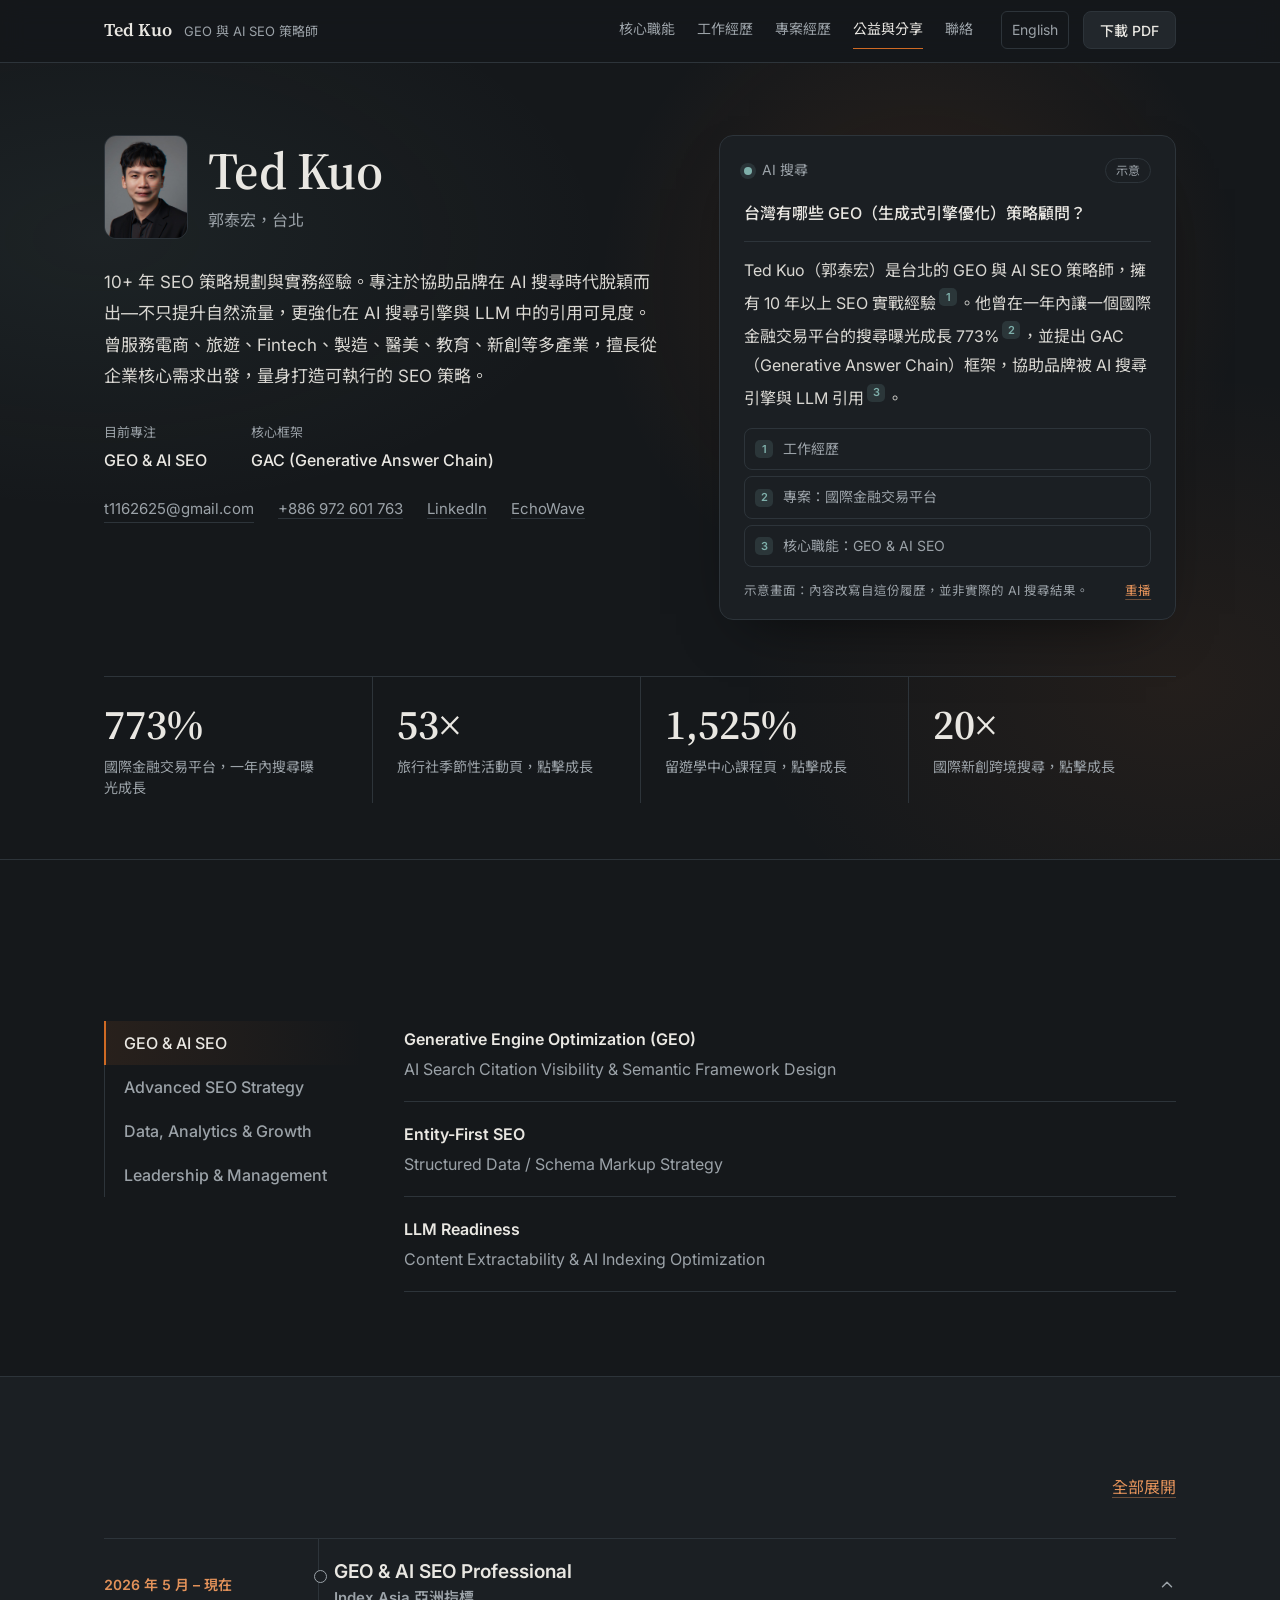
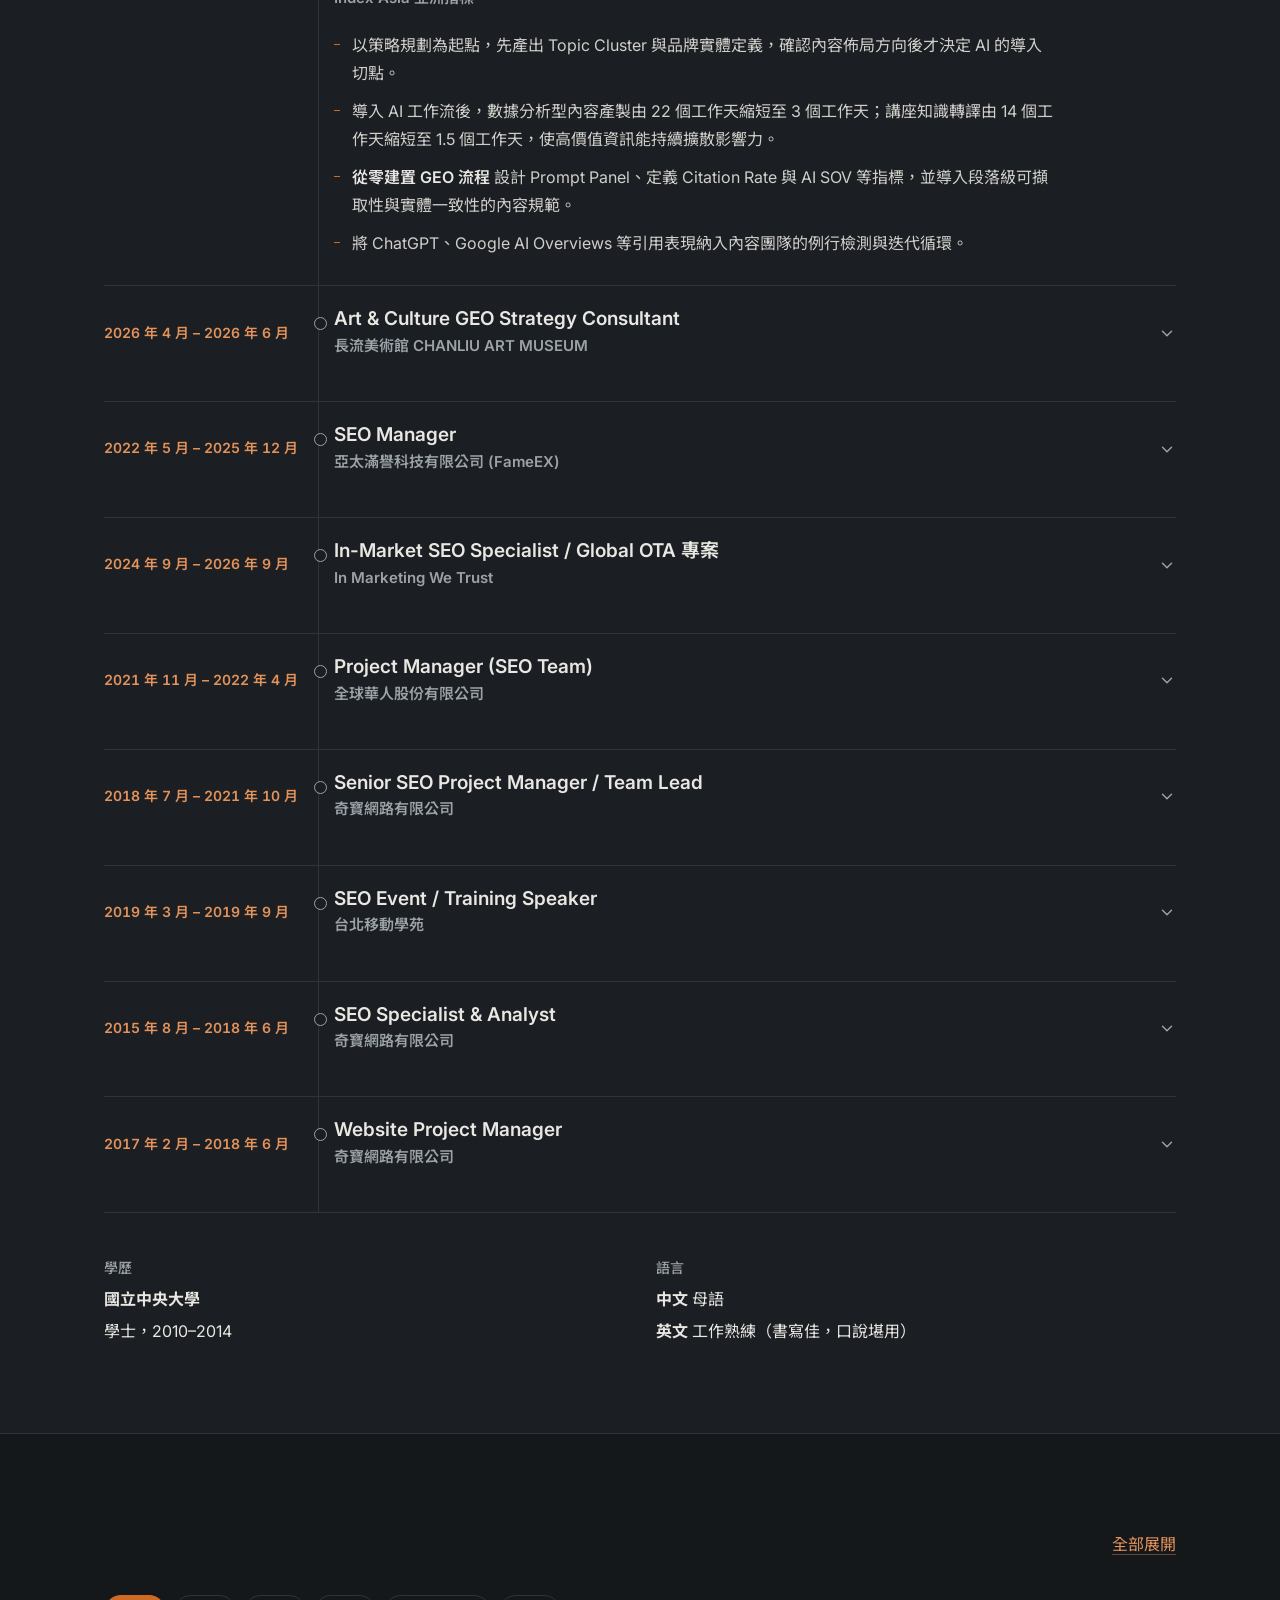
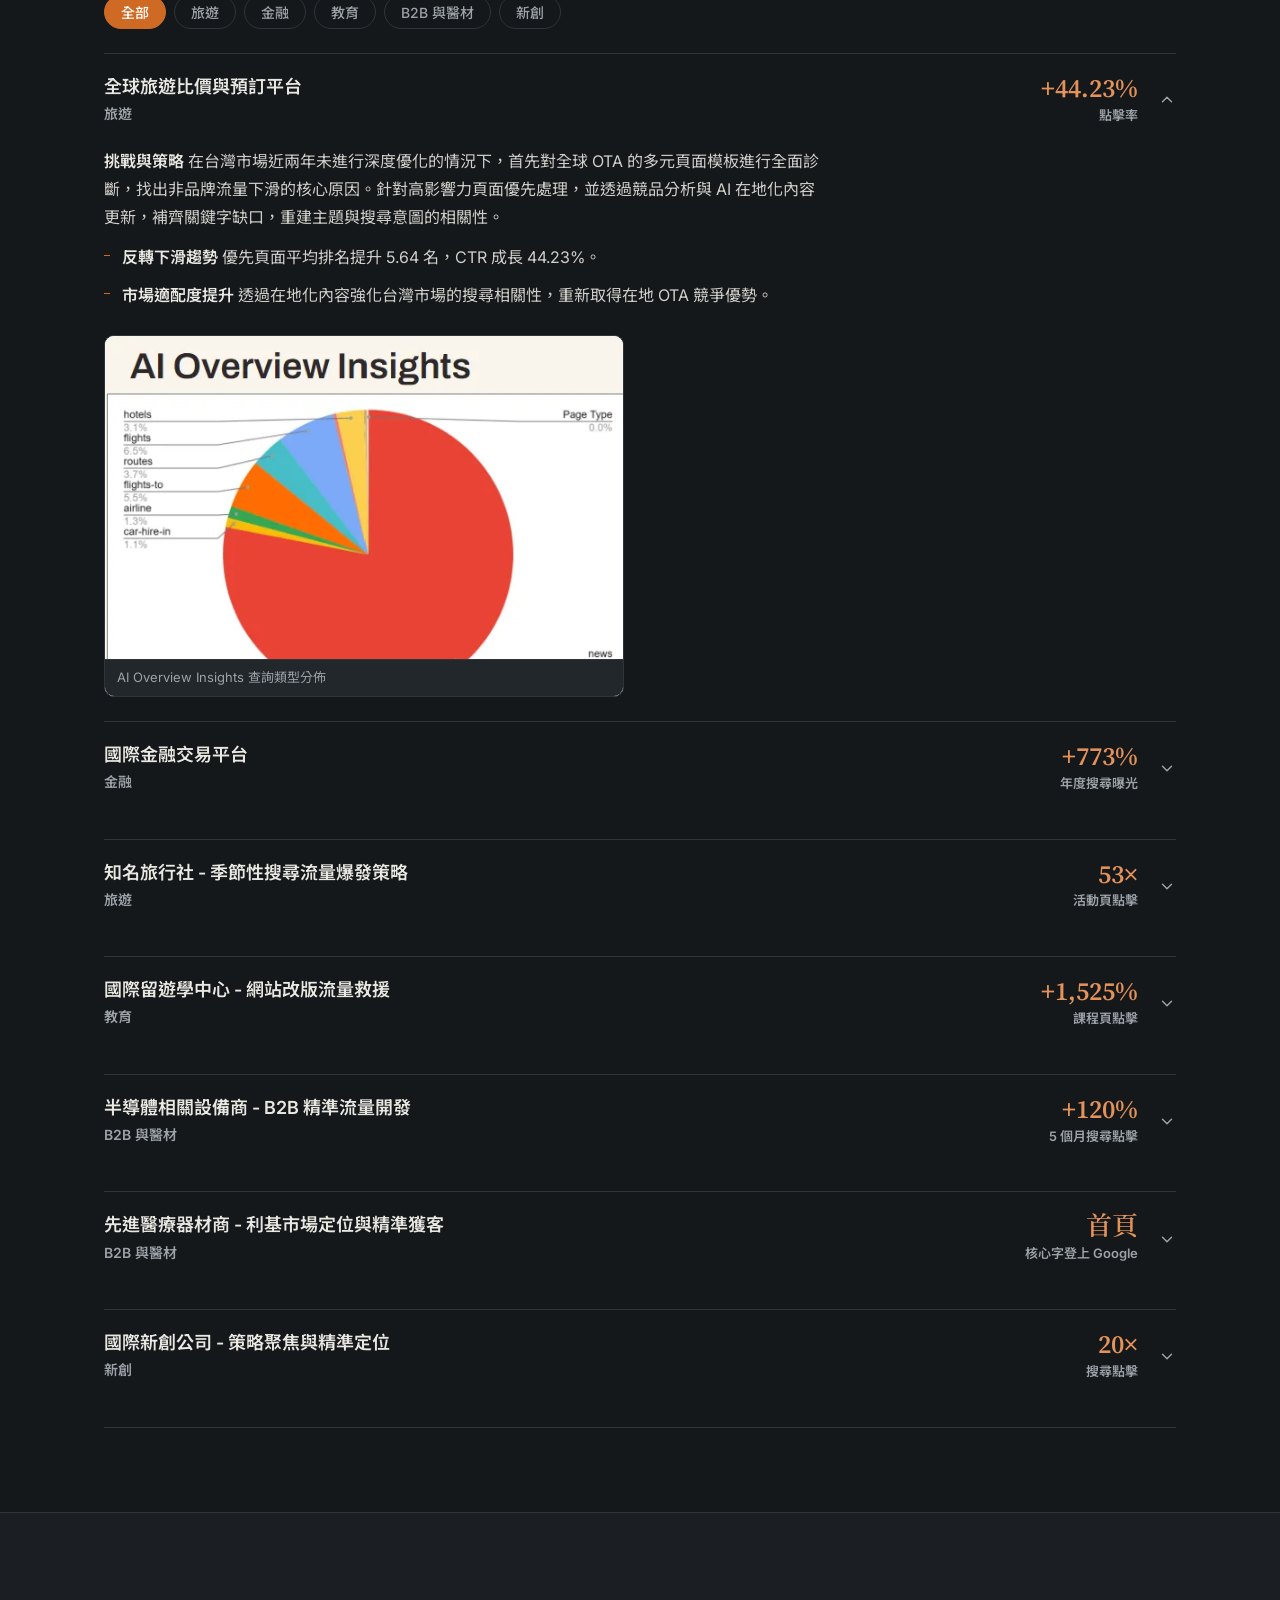
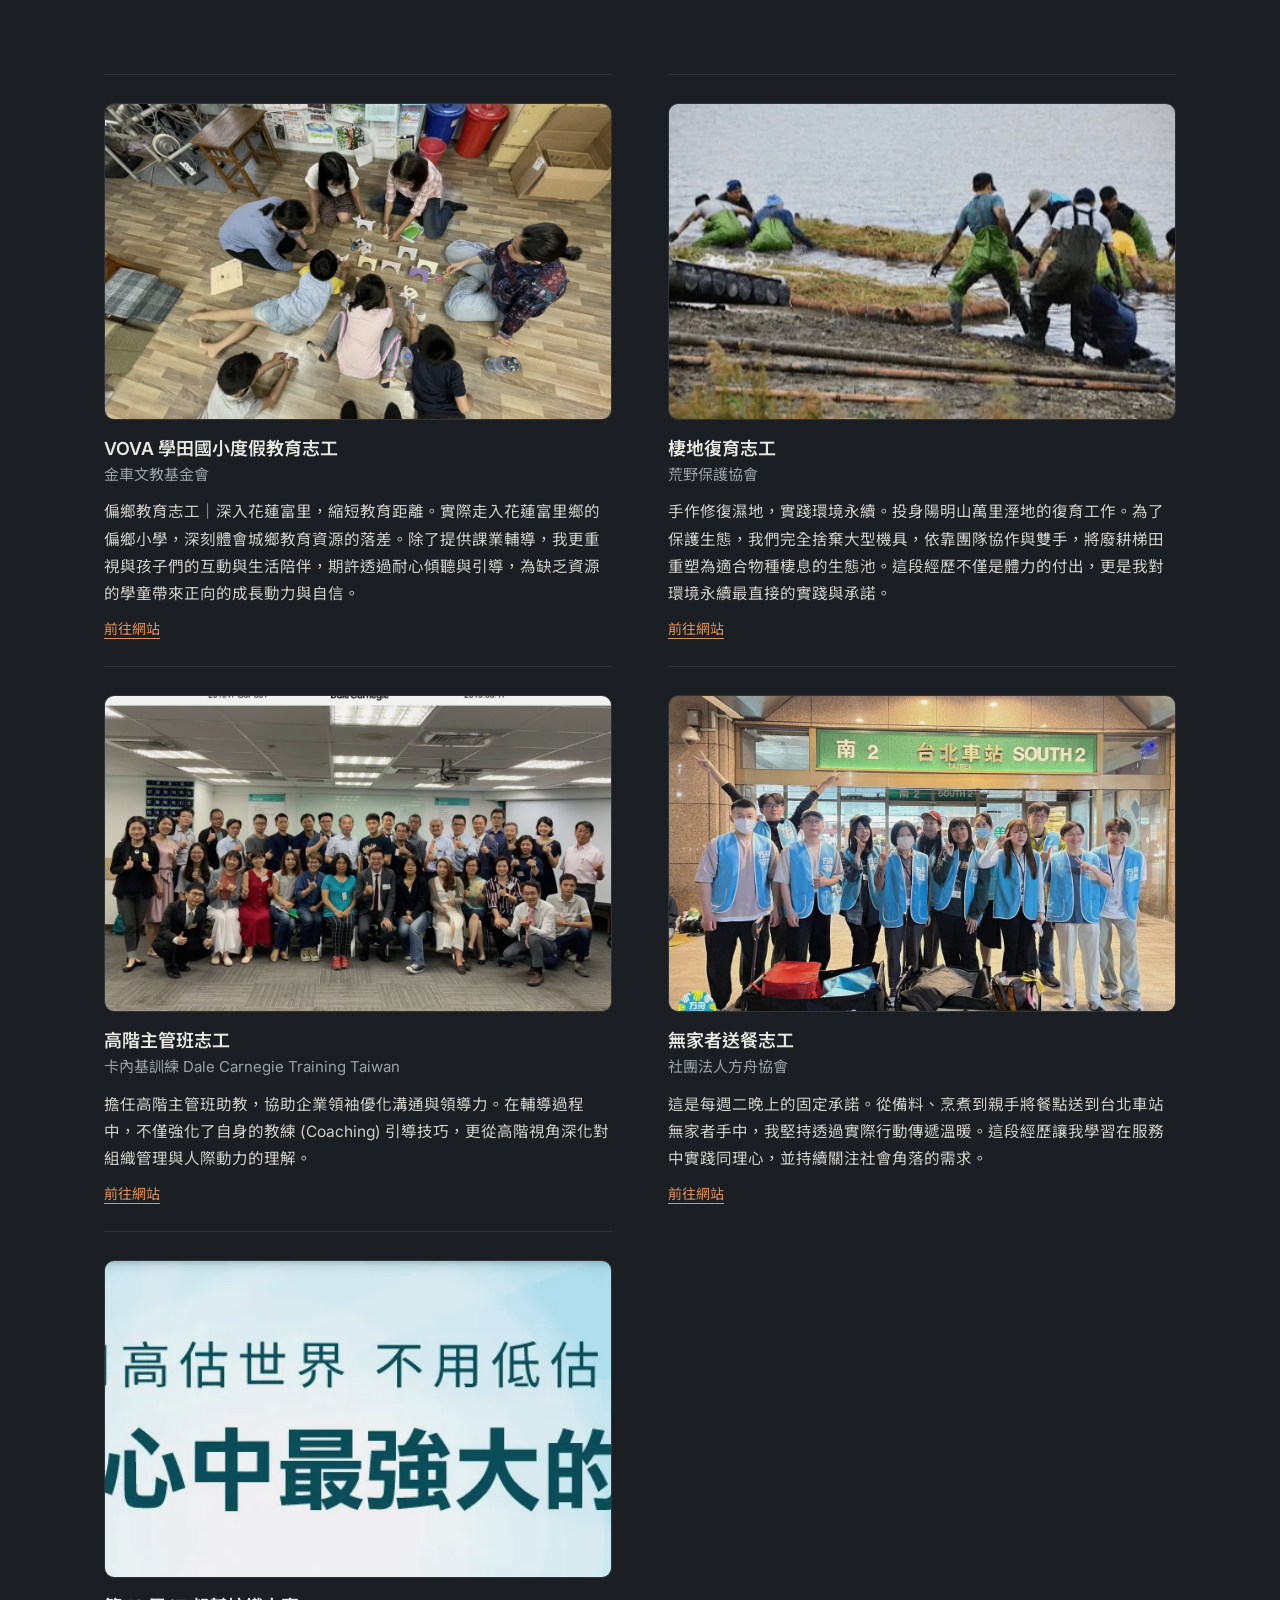
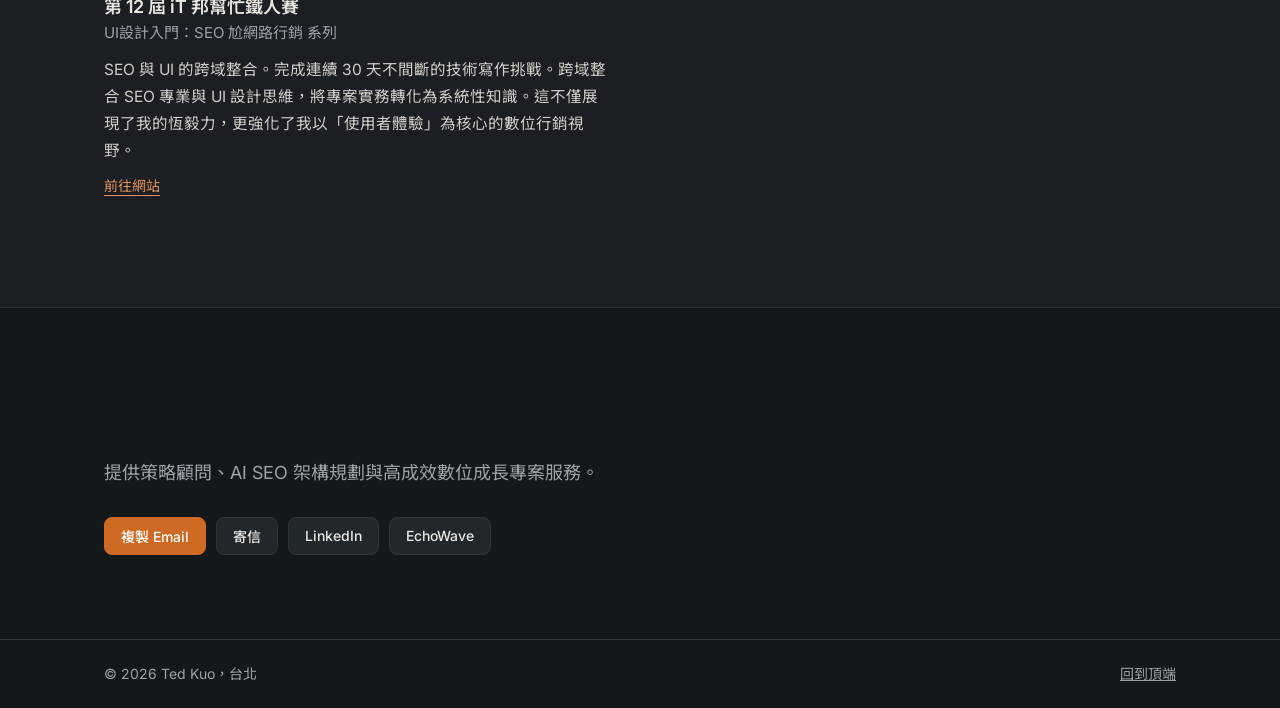
==== commit 7c589176: "Add Index Asia and Chanliu roles, update IMWT dates, new travel project image Co-Authored-By: Claude" ====
--- a/index.html
+++ b/index.html
@@ -90,7 +90,7 @@
 <section class="sec alt" id="experience">
   <div class="sec-in">
     <div class="sec-head"><h2>工作經歷</h2><button class="linklike" type="button" data-toggle-all="#experience" data-expand="全部展開" data-collapse="全部收合">全部收合</button></div>
-    <ol class="jobs"><li class="job" id="job-0"><h3><button class="acc-btn" type="button" aria-expanded="true" aria-controls="job-panel-0"><span class="job-date">2022 年 5 月 – 2025 年 12 月</span><span class="job-main"><span class="job-role">SEO Manager</span><span class="job-org">亞太滿譽科技有限公司 (FameEX)</span></span><svg class="chev" viewBox="0 0 20 20" width="18" height="18" aria-hidden="true"><path d="M5 8l5 5 5-5" fill="none" stroke="currentColor" stroke-width="1.6" stroke-linecap="round" stroke-linejoin="round"/></svg></button></h3><div class="acc-panel" id="job-panel-0"><div class="acc-inner"><p>主導全球前 50 大 FameEX 加密貨幣交易所的 SEO 增長策略，統籌技術、內容與多語系優化專案，成功在競爭激烈的 Fintech 市場建立品牌權威。</p><ul><li><strong>績效突破</strong> 制定並執行全方位 SEO 增長駭客策略，於一年內實現品牌能見度 (Brand Visibility) 成長 773%，大幅超越預期目標。</li><li><strong>技術優化</strong> 主導平台技術 SEO 架構重整，優化核心網頁指標與多語系 (Hreflang) 配置，顯著提升全球搜索引擎抓取效率與自然曝光。</li><li><strong>跨部門協作</strong> 擔任產品、開發與內容團隊間的 SEO 顧問，將 SEO 標準導入產品開發流程，確保新功能上線即具備搜尋優勢，並建立數據導向的內容行銷。</li></ul></div></div></li><li class="job" id="job-1"><h3><button class="acc-btn" type="button" aria-expanded="true" aria-controls="job-panel-1"><span class="job-date">2024 年 9 月 – 2025 年 8 月</span><span class="job-main"><span class="job-role">In-Market SEO Specialist / Global OTA 專案</span><span class="job-org">In Marketing We Trust</span></span><svg class="chev" viewBox="0 0 20 20" width="18" height="18" aria-hidden="true"><path d="M5 8l5 5 5-5" fill="none" stroke="currentColor" stroke-width="1.6" stroke-linecap="round" stroke-linejoin="round"/></svg></button></h3><div class="acc-panel" id="job-panel-1"><div class="acc-inner"><p>參與全球線上旅行社（OTA）亞太區擴張專案，主導台灣市場 SEO 策略規劃與執行，成功提升自然搜尋曝光與用戶獲取成效。</p><ul><li>實驗期間優化目標頁面類型，平均排名提升 5.64 位，點擊率成長 44.23%</li><li>維持核心關鍵字排名穩定性，即使面對演算法更新仍無顯著波動</li></ul></div></div></li><li class="job" id="job-2"><h3><button class="acc-btn" type="button" aria-expanded="true" aria-controls="job-panel-2"><span class="job-date">2021 年 11 月 – 2022 年 4 月</span><span class="job-main"><span class="job-role">Project Manager (SEO Team)</span><span class="job-org">全球華人股份有限公司</span></span><svg class="chev" viewBox="0 0 20 20" width="18" height="18" aria-hidden="true"><path d="M5 8l5 5 5-5" fill="none" stroke="currentColor" stroke-width="1.6" stroke-linecap="round" stroke-linejoin="round"/></svg></button></h3><div class="acc-panel" id="job-panel-2"><div class="acc-inner"><p>負責規劃與執行 SEO 專案，提升網站自然流量與搜尋曝光。工作內容包含：制定 SEO 策略、關鍵字研究、內容與技術 SEO 優化、跨部門專案協作，以及追蹤並分析 SEO 成效，確保專案按期推進。</p></div></div></li><li class="job" id="job-3"><h3><button class="acc-btn" type="button" aria-expanded="true" aria-controls="job-panel-3"><span class="job-date">2018 年 7 月 – 2021 年 10 月</span><span class="job-main"><span class="job-role">Senior SEO Project Manager / Team Lead</span><span class="job-org">奇寶網路有限公司</span></span><svg class="chev" viewBox="0 0 20 20" width="18" height="18" aria-hidden="true"><path d="M5 8l5 5 5-5" fill="none" stroke="currentColor" stroke-width="1.6" stroke-linecap="round" stroke-linejoin="round"/></svg></button></h3><div class="acc-panel" id="job-panel-3"><div class="acc-inner"><ul><li>主導多產業 SEO 專案（電商、旅遊、醫美、製造、Fintech）從策略規劃到落地執行，協調工程、內容與業務團隊，確保 KPI 達成</li><li>專精跨境 B2B 多語系佈局，服務 SaaS 與高階醫材客戶，提升全球曝光度與品牌指名度</li><li>帶領 3 人 SEO 團隊，建立知識庫與專案管理制度（HackMD / Trello），落實教育訓練，提升團隊技術能力與協作效率</li><li>指導團隊導入 GTM 與 JavaScript（DOM 操作）技術，突破系統限制，解決工程排程瓶頸</li><li>導入 Looker Studio 數據視覺化報表，強化客戶溝通與成效呈現</li></ul></div></div></li><li class="job" id="job-4"><h3><button class="acc-btn" type="button" aria-expanded="true" aria-controls="job-panel-4"><span class="job-date">2019 年 3 月 – 2019 年 9 月</span><span class="job-main"><span class="job-role">SEO Event / Training Speaker</span><span class="job-org">台北移動學苑</span></span><svg class="chev" viewBox="0 0 20 20" width="18" height="18" aria-hidden="true"><path d="M5 8l5 5 5-5" fill="none" stroke="currentColor" stroke-width="1.6" stroke-linecap="round" stroke-linejoin="round"/></svg></button></h3><div class="acc-panel" id="job-panel-4"><div class="acc-inner"><ul class="talks"><li><a href="https://www.accupass.com/event/1908281034591676763886" target="_blank" rel="noopener">內容行銷光速戰</a><p>從需求出發，擬定有效策略：1.找出自身優勢、了解搜尋需求 2.消費者歷程與關鍵字策略 3.主題分類、分析意圖 4.內容產出的注意</p></li><li><a href="https://www.accupass.com/event/1903060745414560841590" target="_blank" rel="noopener">智能行銷時代來臨！SEO革命</a><p>搜尋意圖探索，如何洞察消費者需要的內容線索：•如何找到有價值的內容？•了解消費者搜尋數據 •從搜尋線索歸納內容需求</p></li></ul></div></div></li><li class="job" id="job-5"><h3><button class="acc-btn" type="button" aria-expanded="true" aria-controls="job-panel-5"><span class="job-date">2015 年 8 月 – 2018 年 6 月</span><span class="job-main"><span class="job-role">SEO Specialist &amp; Analyst</span><span class="job-org">奇寶網路有限公司</span></span><svg class="chev" viewBox="0 0 20 20" width="18" height="18" aria-hidden="true"><path d="M5 8l5 5 5-5" fill="none" stroke="currentColor" stroke-width="1.6" stroke-linecap="round" stroke-linejoin="round"/></svg></button></h3><div class="acc-panel" id="job-panel-5"><div class="acc-inner"><ul><li><strong>SEO 技術檢測與優化</strong> 執行網站技術健檢，針對網站架構、爬蟲索引 (Crawlability) 及 GSC 錯誤進行除錯，確保網站具備良好的搜尋體質。</li><li><strong>關鍵字佈局與內容策略</strong> 進行關鍵字研究與競品分析，發掘內容缺口 (Content Gaps)，提供具體建議協助內容團隊產出高排名文章。</li><li><strong>數據監控與成效分析</strong> 追蹤自然搜尋流量與關鍵字排名變化，定期產出成效報表，並提出後續優化的迭代建議。</li></ul></div></div></li><li class="job" id="job-6"><h3><button class="acc-btn" type="button" aria-expanded="true" aria-controls="job-panel-6"><span class="job-date">2017 年 2 月 – 2018 年 6 月</span><span class="job-main"><span class="job-role">Website Project Manager</span><span class="job-org">奇寶網路有限公司</span></span><svg class="chev" viewBox="0 0 20 20" width="18" height="18" aria-hidden="true"><path d="M5 8l5 5 5-5" fill="none" stroke="currentColor" stroke-width="1.6" stroke-linecap="round" stroke-linejoin="round"/></svg></button></h3><div class="acc-panel" id="job-panel-6"><div class="acc-inner"><p>管理 3 人網站開發團隊，負責多項專案並行規劃與時程控管，確保專案依目標順利完成。跨部門協作，包括行銷、設計與工程團隊，確保網站功能、需求與成效一致。主導並參與多類型專案，如保險公司前台網站開發、內部系統開發、行銷活動頁維護及企業網站建置。</p></div></div></li></ol>
+    <ol class="jobs"><li class="job" id="job-0"><h3><button class="acc-btn" type="button" aria-expanded="true" aria-controls="job-panel-0"><span class="job-date">2026 年 5 月 – 現在</span><span class="job-main"><span class="job-role">GEO &amp; AI SEO Professional</span><span class="job-org">Index Asia 亞洲指標</span></span><svg class="chev" viewBox="0 0 20 20" width="18" height="18" aria-hidden="true"><path d="M5 8l5 5 5-5" fill="none" stroke="currentColor" stroke-width="1.6" stroke-linecap="round" stroke-linejoin="round"/></svg></button></h3><div class="acc-panel" id="job-panel-0"><div class="acc-inner"><ul><li>以策略規劃為起點，先產出 Topic Cluster 與品牌實體定義，確認內容佈局方向後才決定 AI 的導入切點。</li><li>導入 AI 工作流後，數據分析型內容產製由 22 個工作天縮短至 3 個工作天；講座知識轉譯由 14 個工作天縮短至 1.5 個工作天，使高價值資訊能持續擴散影響力。</li><li><strong>從零建置 GEO 流程</strong> 設計 Prompt Panel、定義 Citation Rate 與 AI SOV 等指標，並導入段落級可擷取性與實體一致性的內容規範。</li><li>將 ChatGPT、Google AI Overviews 等引用表現納入內容團隊的例行檢測與迭代循環。</li></ul></div></div></li><li class="job" id="job-1"><h3><button class="acc-btn" type="button" aria-expanded="true" aria-controls="job-panel-1"><span class="job-date">2026 年 4 月 – 2026 年 6 月</span><span class="job-main"><span class="job-role">Art &amp; Culture GEO Strategy Consultant</span><span class="job-org">長流美術館 CHANLIU ART MUSEUM</span></span><svg class="chev" viewBox="0 0 20 20" width="18" height="18" aria-hidden="true"><path d="M5 8l5 5 5-5" fill="none" stroke="currentColor" stroke-width="1.6" stroke-linecap="round" stroke-linejoin="round"/></svg></button></h3><div class="acc-panel" id="job-panel-1"><div class="acc-inner"><ul><li>協助導入搜尋優化流程與 GEO 策略架構，從競品引用分析出發，界定可競爭的問題集與內容缺口。</li><li><strong>規劃 GEO 量測基準</strong> 建立固定 Prompt Panel，定義 Citation Rate、AI SOV 與 Entity Accuracy（AI 是否正確描述館所定位與典藏脈絡）。</li><li>將「被 AI 引用」轉譯為館方實際目標——展覽曝光、觀展決策路徑，以及典藏與學術權威性的建立。</li><li>建置語意結構化與 Schema 標記等技術基礎，並交付可由館方內部持續維運的流程。</li></ul></div></div></li><li class="job" id="job-2"><h3><button class="acc-btn" type="button" aria-expanded="true" aria-controls="job-panel-2"><span class="job-date">2022 年 5 月 – 2025 年 12 月</span><span class="job-main"><span class="job-role">SEO Manager</span><span class="job-org">亞太滿譽科技有限公司 (FameEX)</span></span><svg class="chev" viewBox="0 0 20 20" width="18" height="18" aria-hidden="true"><path d="M5 8l5 5 5-5" fill="none" stroke="currentColor" stroke-width="1.6" stroke-linecap="round" stroke-linejoin="round"/></svg></button></h3><div class="acc-panel" id="job-panel-2"><div class="acc-inner"><p>主導全球前 50 大 FameEX 加密貨幣交易所的 SEO 增長策略，統籌技術、內容與多語系優化專案，成功在競爭激烈的 Fintech 市場建立品牌權威。</p><ul><li><strong>績效突破</strong> 制定並執行全方位 SEO 增長駭客策略，於一年內實現品牌能見度 (Brand Visibility) 成長 773%，大幅超越預期目標。</li><li><strong>技術優化</strong> 主導平台技術 SEO 架構重整，優化核心網頁指標與多語系 (Hreflang) 配置，顯著提升全球搜索引擎抓取效率與自然曝光。</li><li><strong>跨部門協作</strong> 擔任產品、開發與內容團隊間的 SEO 顧問，將 SEO 標準導入產品開發流程，確保新功能上線即具備搜尋優勢，並建立數據導向的內容行銷。</li></ul></div></div></li><li class="job" id="job-3"><h3><button class="acc-btn" type="button" aria-expanded="true" aria-controls="job-panel-3"><span class="job-date">2024 年 9 月 – 2026 年 9 月</span><span class="job-main"><span class="job-role">In-Market SEO Specialist / Global OTA 專案</span><span class="job-org">In Marketing We Trust</span></span><svg class="chev" viewBox="0 0 20 20" width="18" height="18" aria-hidden="true"><path d="M5 8l5 5 5-5" fill="none" stroke="currentColor" stroke-width="1.6" stroke-linecap="round" stroke-linejoin="round"/></svg></button></h3><div class="acc-panel" id="job-panel-3"><div class="acc-inner"><p>參與全球線上旅行社（OTA）亞太區擴張專案，主導台灣市場 SEO 策略規劃與執行，成功提升自然搜尋曝光與用戶獲取成效。</p><ul><li>實驗期間優化目標頁面類型，平均排名提升 5.64 位，點擊率成長 44.23%</li><li>維持核心關鍵字排名穩定性，即使面對演算法更新仍無顯著波動</li></ul></div></div></li><li class="job" id="job-4"><h3><button class="acc-btn" type="button" aria-expanded="true" aria-controls="job-panel-4"><span class="job-date">2021 年 11 月 – 2022 年 4 月</span><span class="job-main"><span class="job-role">Project Manager (SEO Team)</span><span class="job-org">全球華人股份有限公司</span></span><svg class="chev" viewBox="0 0 20 20" width="18" height="18" aria-hidden="true"><path d="M5 8l5 5 5-5" fill="none" stroke="currentColor" stroke-width="1.6" stroke-linecap="round" stroke-linejoin="round"/></svg></button></h3><div class="acc-panel" id="job-panel-4"><div class="acc-inner"><p>負責規劃與執行 SEO 專案，提升網站自然流量與搜尋曝光。工作內容包含：制定 SEO 策略、關鍵字研究、內容與技術 SEO 優化、跨部門專案協作，以及追蹤並分析 SEO 成效，確保專案按期推進。</p></div></div></li><li class="job" id="job-5"><h3><button class="acc-btn" type="button" aria-expanded="true" aria-controls="job-panel-5"><span class="job-date">2018 年 7 月 – 2021 年 10 月</span><span class="job-main"><span class="job-role">Senior SEO Project Manager / Team Lead</span><span class="job-org">奇寶網路有限公司</span></span><svg class="chev" viewBox="0 0 20 20" width="18" height="18" aria-hidden="true"><path d="M5 8l5 5 5-5" fill="none" stroke="currentColor" stroke-width="1.6" stroke-linecap="round" stroke-linejoin="round"/></svg></button></h3><div class="acc-panel" id="job-panel-5"><div class="acc-inner"><ul><li>主導多產業 SEO 專案（電商、旅遊、醫美、製造、Fintech）從策略規劃到落地執行，協調工程、內容與業務團隊，確保 KPI 達成</li><li>專精跨境 B2B 多語系佈局，服務 SaaS 與高階醫材客戶，提升全球曝光度與品牌指名度</li><li>帶領 3 人 SEO 團隊，建立知識庫與專案管理制度（HackMD / Trello），落實教育訓練，提升團隊技術能力與協作效率</li><li>指導團隊導入 GTM 與 JavaScript（DOM 操作）技術，突破系統限制，解決工程排程瓶頸</li><li>導入 Looker Studio 數據視覺化報表，強化客戶溝通與成效呈現</li></ul></div></div></li><li class="job" id="job-6"><h3><button class="acc-btn" type="button" aria-expanded="true" aria-controls="job-panel-6"><span class="job-date">2019 年 3 月 – 2019 年 9 月</span><span class="job-main"><span class="job-role">SEO Event / Training Speaker</span><span class="job-org">台北移動學苑</span></span><svg class="chev" viewBox="0 0 20 20" width="18" height="18" aria-hidden="true"><path d="M5 8l5 5 5-5" fill="none" stroke="currentColor" stroke-width="1.6" stroke-linecap="round" stroke-linejoin="round"/></svg></button></h3><div class="acc-panel" id="job-panel-6"><div class="acc-inner"><ul class="talks"><li><a href="https://www.accupass.com/event/1908281034591676763886" target="_blank" rel="noopener">內容行銷光速戰</a><p>從需求出發，擬定有效策略：1.找出自身優勢、了解搜尋需求 2.消費者歷程與關鍵字策略 3.主題分類、分析意圖 4.內容產出的注意</p></li><li><a href="https://www.accupass.com/event/1903060745414560841590" target="_blank" rel="noopener">智能行銷時代來臨！SEO革命</a><p>搜尋意圖探索，如何洞察消費者需要的內容線索：•如何找到有價值的內容？•了解消費者搜尋數據 •從搜尋線索歸納內容需求</p></li></ul></div></div></li><li class="job" id="job-7"><h3><button class="acc-btn" type="button" aria-expanded="true" aria-controls="job-panel-7"><span class="job-date">2015 年 8 月 – 2018 年 6 月</span><span class="job-main"><span class="job-role">SEO Specialist &amp; Analyst</span><span class="job-org">奇寶網路有限公司</span></span><svg class="chev" viewBox="0 0 20 20" width="18" height="18" aria-hidden="true"><path d="M5 8l5 5 5-5" fill="none" stroke="currentColor" stroke-width="1.6" stroke-linecap="round" stroke-linejoin="round"/></svg></button></h3><div class="acc-panel" id="job-panel-7"><div class="acc-inner"><ul><li><strong>SEO 技術檢測與優化</strong> 執行網站技術健檢，針對網站架構、爬蟲索引 (Crawlability) 及 GSC 錯誤進行除錯，確保網站具備良好的搜尋體質。</li><li><strong>關鍵字佈局與內容策略</strong> 進行關鍵字研究與競品分析，發掘內容缺口 (Content Gaps)，提供具體建議協助內容團隊產出高排名文章。</li><li><strong>數據監控與成效分析</strong> 追蹤自然搜尋流量與關鍵字排名變化，定期產出成效報表，並提出後續優化的迭代建議。</li></ul></div></div></li><li class="job" id="job-8"><h3><button class="acc-btn" type="button" aria-expanded="true" aria-controls="job-panel-8"><span class="job-date">2017 年 2 月 – 2018 年 6 月</span><span class="job-main"><span class="job-role">Website Project Manager</span><span class="job-org">奇寶網路有限公司</span></span><svg class="chev" viewBox="0 0 20 20" width="18" height="18" aria-hidden="true"><path d="M5 8l5 5 5-5" fill="none" stroke="currentColor" stroke-width="1.6" stroke-linecap="round" stroke-linejoin="round"/></svg></button></h3><div class="acc-panel" id="job-panel-8"><div class="acc-inner"><p>管理 3 人網站開發團隊，負責多項專案並行規劃與時程控管，確保專案依目標順利完成。跨部門協作，包括行銷、設計與工程團隊，確保網站功能、需求與成效一致。主導並參與多類型專案，如保險公司前台網站開發、內部系統開發、行銷活動頁維護及企業網站建置。</p></div></div></li></ol>
     <div class="edu">
       <div><h3>學歷</h3><p><strong>國立中央大學</strong></p><p>學士，2010–2014</p></div>
       <div><h3>語言</h3><p><strong>中文</strong> 母語</p><p><strong>英文</strong> 工作熟練（書寫佳，口說堪用）</p></div>
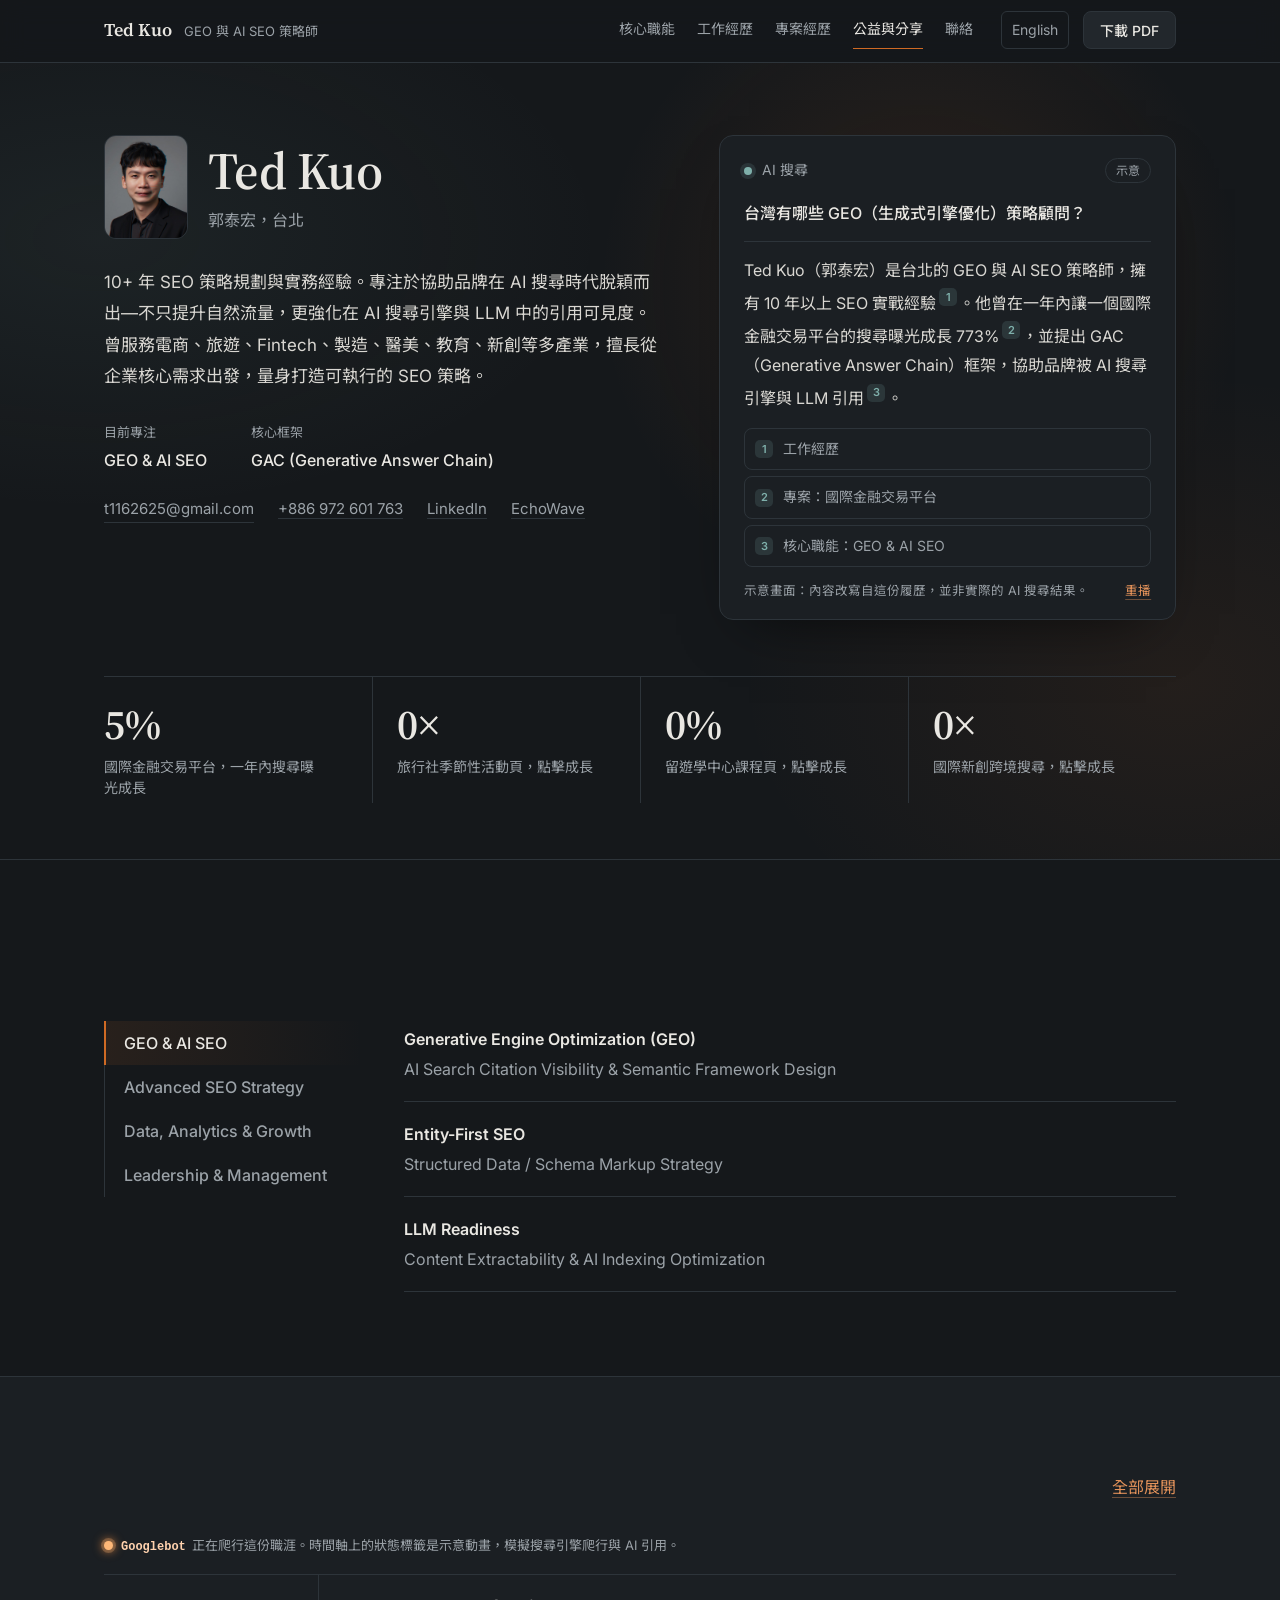
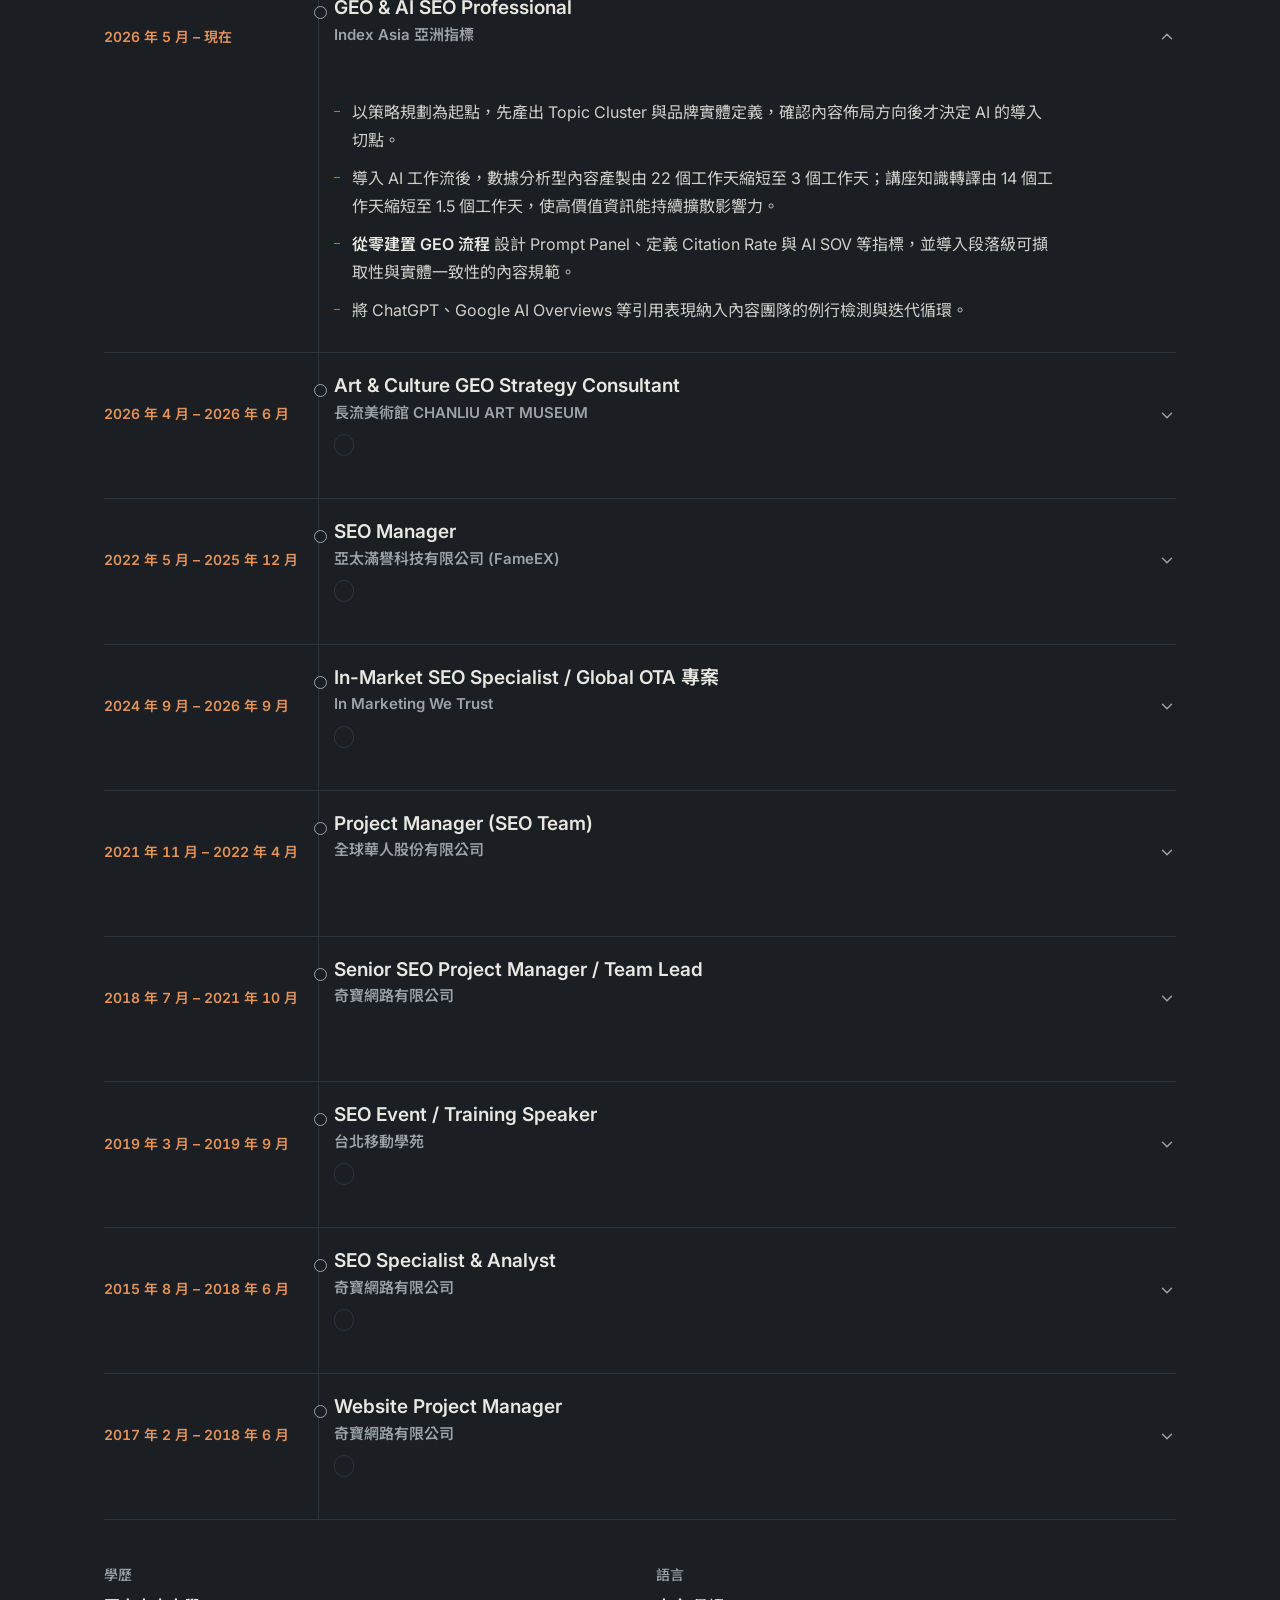
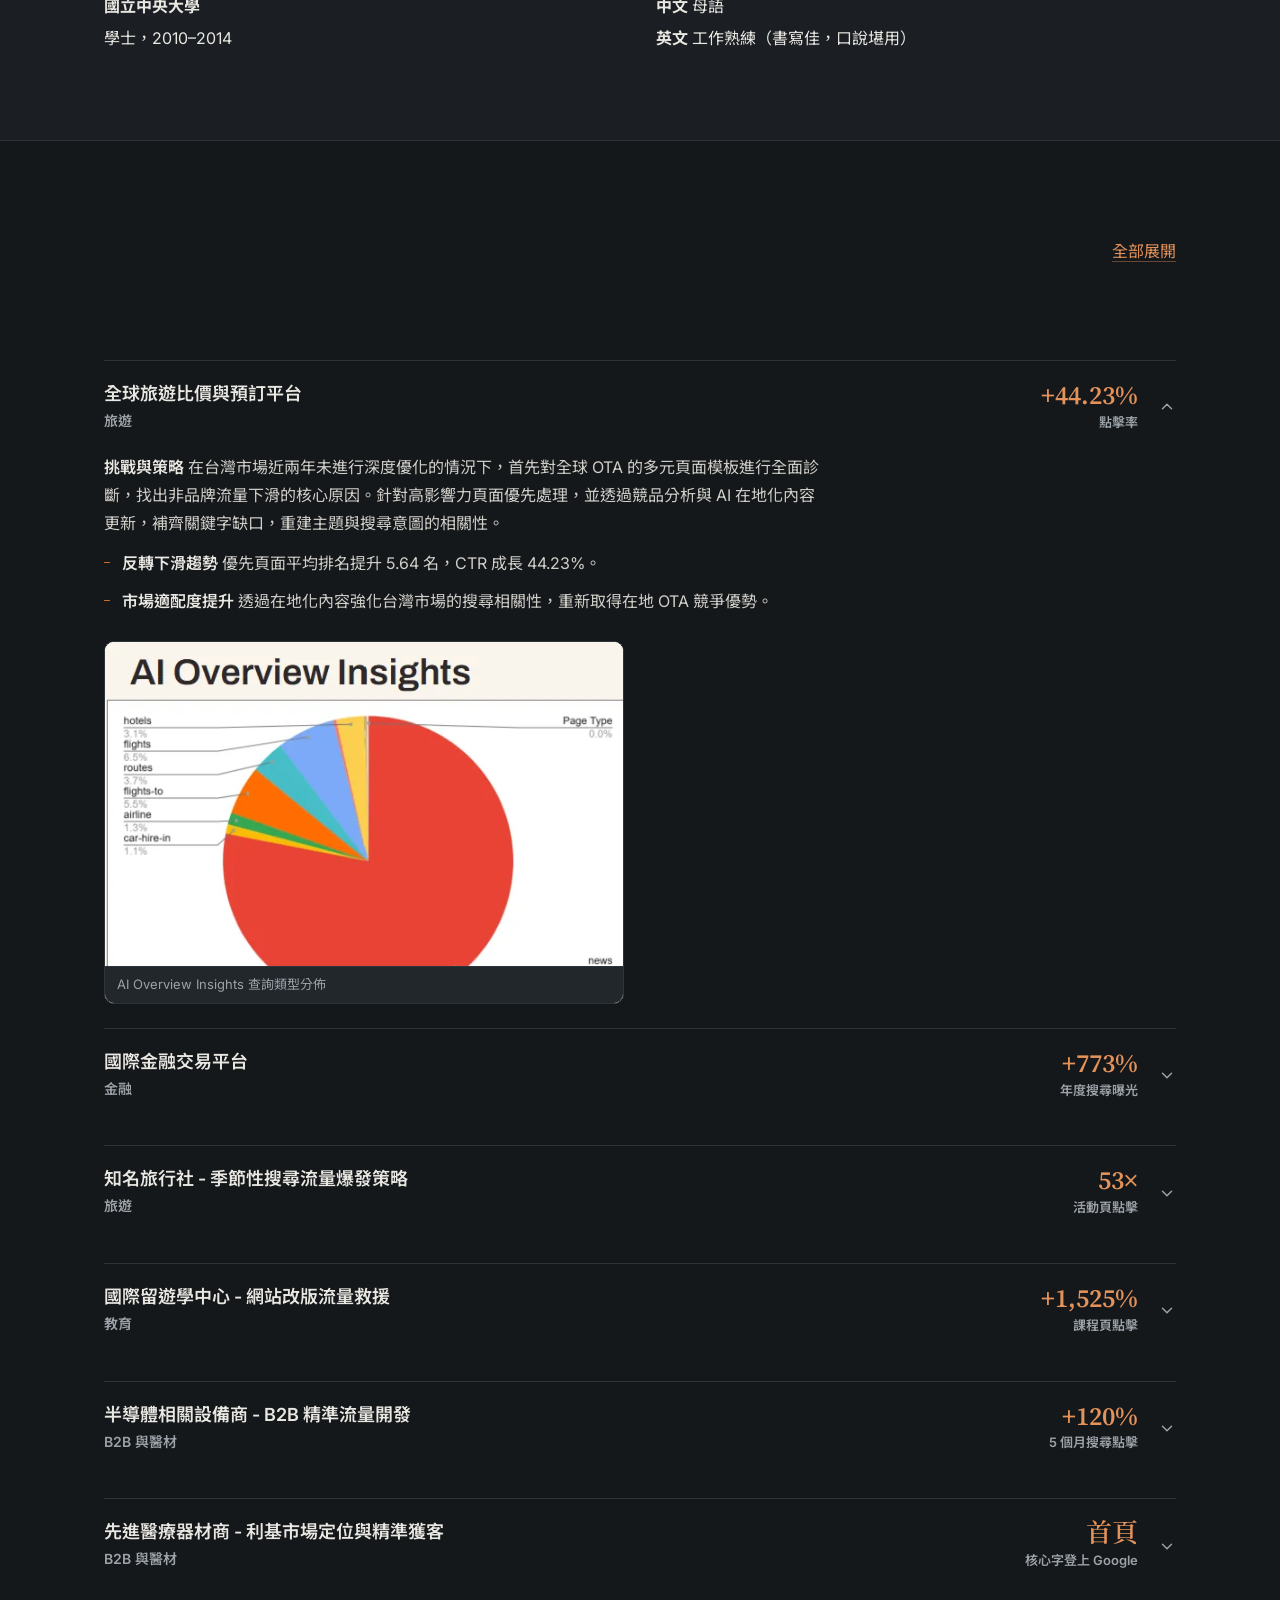
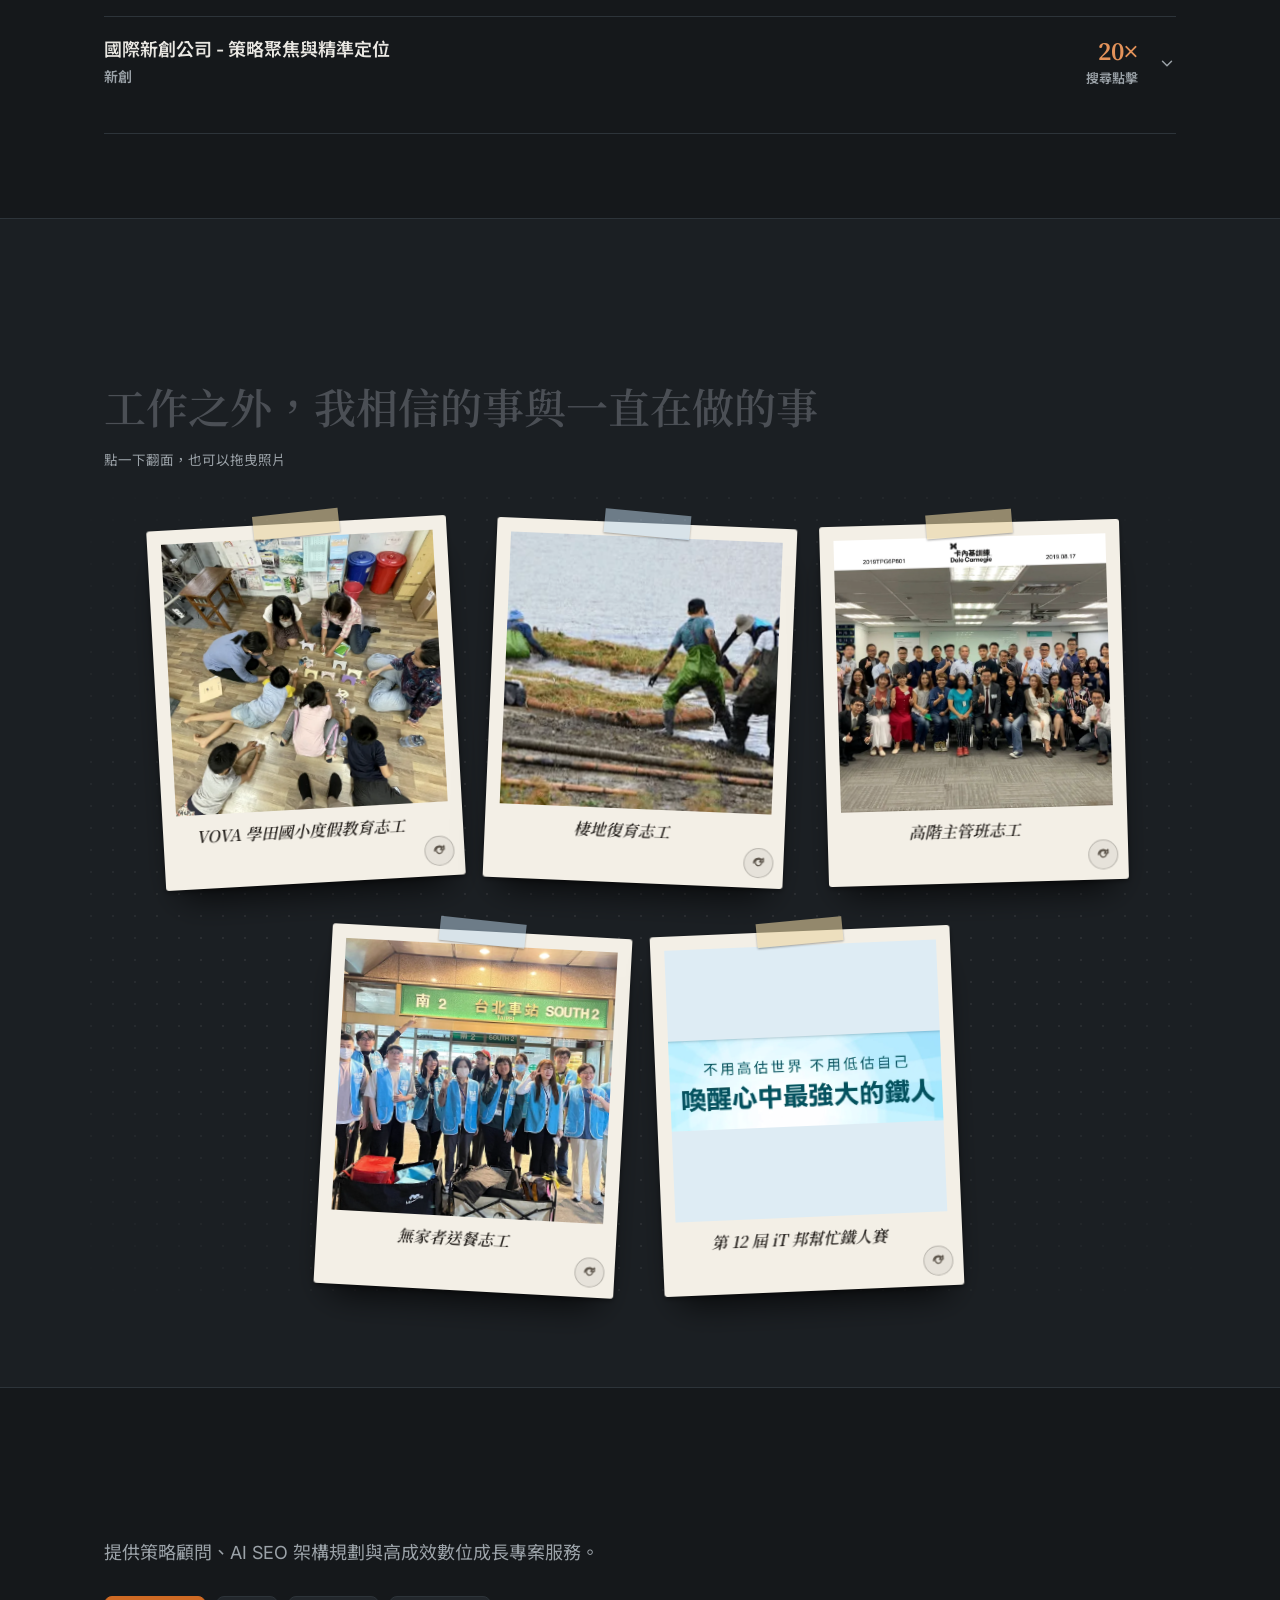
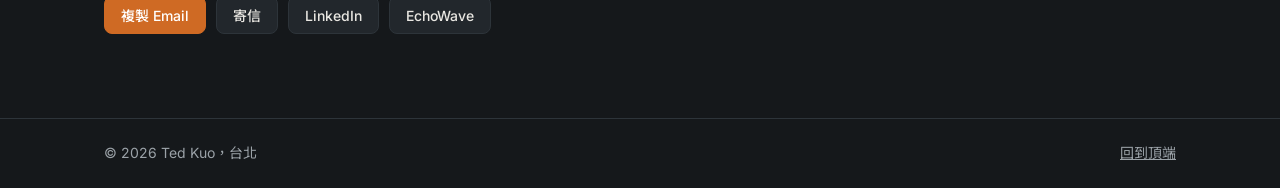
==== commit c76d4169: "Add count-up refinements, spotlight tabs, Googlebot timeline with AI citation, polaroid wall Co-Auth" ====
--- a/index.html
+++ b/index.html
@@ -90,7 +90,8 @@
 <section class="sec alt" id="experience">
   <div class="sec-in">
     <div class="sec-head"><h2>工作經歷</h2><button class="linklike" type="button" data-toggle-all="#experience" data-expand="全部展開" data-collapse="全部收合">全部收合</button></div>
-    <ol class="jobs"><li class="job" id="job-0"><h3><button class="acc-btn" type="button" aria-expanded="true" aria-controls="job-panel-0"><span class="job-date">2026 年 5 月 – 現在</span><span class="job-main"><span class="job-role">GEO &amp; AI SEO Professional</span><span class="job-org">Index Asia 亞洲指標</span></span><svg class="chev" viewBox="0 0 20 20" width="18" height="18" aria-hidden="true"><path d="M5 8l5 5 5-5" fill="none" stroke="currentColor" stroke-width="1.6" stroke-linecap="round" stroke-linejoin="round"/></svg></button></h3><div class="acc-panel" id="job-panel-0"><div class="acc-inner"><ul><li>以策略規劃為起點，先產出 Topic Cluster 與品牌實體定義，確認內容佈局方向後才決定 AI 的導入切點。</li><li>導入 AI 工作流後，數據分析型內容產製由 22 個工作天縮短至 3 個工作天；講座知識轉譯由 14 個工作天縮短至 1.5 個工作天，使高價值資訊能持續擴散影響力。</li><li><strong>從零建置 GEO 流程</strong> 設計 Prompt Panel、定義 Citation Rate 與 AI SOV 等指標，並導入段落級可擷取性與實體一致性的內容規範。</li><li>將 ChatGPT、Google AI Overviews 等引用表現納入內容團隊的例行檢測與迭代循環。</li></ul></div></div></li><li class="job" id="job-1"><h3><button class="acc-btn" type="button" aria-expanded="true" aria-controls="job-panel-1"><span class="job-date">2026 年 4 月 – 2026 年 6 月</span><span class="job-main"><span class="job-role">Art &amp; Culture GEO Strategy Consultant</span><span class="job-org">長流美術館 CHANLIU ART MUSEUM</span></span><svg class="chev" viewBox="0 0 20 20" width="18" height="18" aria-hidden="true"><path d="M5 8l5 5 5-5" fill="none" stroke="currentColor" stroke-width="1.6" stroke-linecap="round" stroke-linejoin="round"/></svg></button></h3><div class="acc-panel" id="job-panel-1"><div class="acc-inner"><ul><li>協助導入搜尋優化流程與 GEO 策略架構，從競品引用分析出發，界定可競爭的問題集與內容缺口。</li><li><strong>規劃 GEO 量測基準</strong> 建立固定 Prompt Panel，定義 Citation Rate、AI SOV 與 Entity Accuracy（AI 是否正確描述館所定位與典藏脈絡）。</li><li>將「被 AI 引用」轉譯為館方實際目標——展覽曝光、觀展決策路徑，以及典藏與學術權威性的建立。</li><li>建置語意結構化與 Schema 標記等技術基礎，並交付可由館方內部持續維運的流程。</li></ul></div></div></li><li class="job" id="job-2"><h3><button class="acc-btn" type="button" aria-expanded="true" aria-controls="job-panel-2"><span class="job-date">2022 年 5 月 – 2025 年 12 月</span><span class="job-main"><span class="job-role">SEO Manager</span><span class="job-org">亞太滿譽科技有限公司 (FameEX)</span></span><svg class="chev" viewBox="0 0 20 20" width="18" height="18" aria-hidden="true"><path d="M5 8l5 5 5-5" fill="none" stroke="currentColor" stroke-width="1.6" stroke-linecap="round" stroke-linejoin="round"/></svg></button></h3><div class="acc-panel" id="job-panel-2"><div class="acc-inner"><p>主導全球前 50 大 FameEX 加密貨幣交易所的 SEO 增長策略，統籌技術、內容與多語系優化專案，成功在競爭激烈的 Fintech 市場建立品牌權威。</p><ul><li><strong>績效突破</strong> 制定並執行全方位 SEO 增長駭客策略，於一年內實現品牌能見度 (Brand Visibility) 成長 773%，大幅超越預期目標。</li><li><strong>技術優化</strong> 主導平台技術 SEO 架構重整，優化核心網頁指標與多語系 (Hreflang) 配置，顯著提升全球搜索引擎抓取效率與自然曝光。</li><li><strong>跨部門協作</strong> 擔任產品、開發與內容團隊間的 SEO 顧問，將 SEO 標準導入產品開發流程，確保新功能上線即具備搜尋優勢，並建立數據導向的內容行銷。</li></ul></div></div></li><li class="job" id="job-3"><h3><button class="acc-btn" type="button" aria-expanded="true" aria-controls="job-panel-3"><span class="job-date">2024 年 9 月 – 2026 年 9 月</span><span class="job-main"><span class="job-role">In-Market SEO Specialist / Global OTA 專案</span><span class="job-org">In Marketing We Trust</span></span><svg class="chev" viewBox="0 0 20 20" width="18" height="18" aria-hidden="true"><path d="M5 8l5 5 5-5" fill="none" stroke="currentColor" stroke-width="1.6" stroke-linecap="round" stroke-linejoin="round"/></svg></button></h3><div class="acc-panel" id="job-panel-3"><div class="acc-inner"><p>參與全球線上旅行社（OTA）亞太區擴張專案，主導台灣市場 SEO 策略規劃與執行，成功提升自然搜尋曝光與用戶獲取成效。</p><ul><li>實驗期間優化目標頁面類型，平均排名提升 5.64 位，點擊率成長 44.23%</li><li>維持核心關鍵字排名穩定性，即使面對演算法更新仍無顯著波動</li></ul></div></div></li><li class="job" id="job-4"><h3><button class="acc-btn" type="button" aria-expanded="true" aria-controls="job-panel-4"><span class="job-date">2021 年 11 月 – 2022 年 4 月</span><span class="job-main"><span class="job-role">Project Manager (SEO Team)</span><span class="job-org">全球華人股份有限公司</span></span><svg class="chev" viewBox="0 0 20 20" width="18" height="18" aria-hidden="true"><path d="M5 8l5 5 5-5" fill="none" stroke="currentColor" stroke-width="1.6" stroke-linecap="round" stroke-linejoin="round"/></svg></button></h3><div class="acc-panel" id="job-panel-4"><div class="acc-inner"><p>負責規劃與執行 SEO 專案，提升網站自然流量與搜尋曝光。工作內容包含：制定 SEO 策略、關鍵字研究、內容與技術 SEO 優化、跨部門專案協作，以及追蹤並分析 SEO 成效，確保專案按期推進。</p></div></div></li><li class="job" id="job-5"><h3><button class="acc-btn" type="button" aria-expanded="true" aria-controls="job-panel-5"><span class="job-date">2018 年 7 月 – 2021 年 10 月</span><span class="job-main"><span class="job-role">Senior SEO Project Manager / Team Lead</span><span class="job-org">奇寶網路有限公司</span></span><svg class="chev" viewBox="0 0 20 20" width="18" height="18" aria-hidden="true"><path d="M5 8l5 5 5-5" fill="none" stroke="currentColor" stroke-width="1.6" stroke-linecap="round" stroke-linejoin="round"/></svg></button></h3><div class="acc-panel" id="job-panel-5"><div class="acc-inner"><ul><li>主導多產業 SEO 專案（電商、旅遊、醫美、製造、Fintech）從策略規劃到落地執行，協調工程、內容與業務團隊，確保 KPI 達成</li><li>專精跨境 B2B 多語系佈局，服務 SaaS 與高階醫材客戶，提升全球曝光度與品牌指名度</li><li>帶領 3 人 SEO 團隊，建立知識庫與專案管理制度（HackMD / Trello），落實教育訓練，提升團隊技術能力與協作效率</li><li>指導團隊導入 GTM 與 JavaScript（DOM 操作）技術，突破系統限制，解決工程排程瓶頸</li><li>導入 Looker Studio 數據視覺化報表，強化客戶溝通與成效呈現</li></ul></div></div></li><li class="job" id="job-6"><h3><button class="acc-btn" type="button" aria-expanded="true" aria-controls="job-panel-6"><span class="job-date">2019 年 3 月 – 2019 年 9 月</span><span class="job-main"><span class="job-role">SEO Event / Training Speaker</span><span class="job-org">台北移動學苑</span></span><svg class="chev" viewBox="0 0 20 20" width="18" height="18" aria-hidden="true"><path d="M5 8l5 5 5-5" fill="none" stroke="currentColor" stroke-width="1.6" stroke-linecap="round" stroke-linejoin="round"/></svg></button></h3><div class="acc-panel" id="job-panel-6"><div class="acc-inner"><ul class="talks"><li><a href="https://www.accupass.com/event/1908281034591676763886" target="_blank" rel="noopener">內容行銷光速戰</a><p>從需求出發，擬定有效策略：1.找出自身優勢、了解搜尋需求 2.消費者歷程與關鍵字策略 3.主題分類、分析意圖 4.內容產出的注意</p></li><li><a href="https://www.accupass.com/event/1903060745414560841590" target="_blank" rel="noopener">智能行銷時代來臨！SEO革命</a><p>搜尋意圖探索，如何洞察消費者需要的內容線索：•如何找到有價值的內容？•了解消費者搜尋數據 •從搜尋線索歸納內容需求</p></li></ul></div></div></li><li class="job" id="job-7"><h3><button class="acc-btn" type="button" aria-expanded="true" aria-controls="job-panel-7"><span class="job-date">2015 年 8 月 – 2018 年 6 月</span><span class="job-main"><span class="job-role">SEO Specialist &amp; Analyst</span><span class="job-org">奇寶網路有限公司</span></span><svg class="chev" viewBox="0 0 20 20" width="18" height="18" aria-hidden="true"><path d="M5 8l5 5 5-5" fill="none" stroke="currentColor" stroke-width="1.6" stroke-linecap="round" stroke-linejoin="round"/></svg></button></h3><div class="acc-panel" id="job-panel-7"><div class="acc-inner"><ul><li><strong>SEO 技術檢測與優化</strong> 執行網站技術健檢，針對網站架構、爬蟲索引 (Crawlability) 及 GSC 錯誤進行除錯，確保網站具備良好的搜尋體質。</li><li><strong>關鍵字佈局與內容策略</strong> 進行關鍵字研究與競品分析，發掘內容缺口 (Content Gaps)，提供具體建議協助內容團隊產出高排名文章。</li><li><strong>數據監控與成效分析</strong> 追蹤自然搜尋流量與關鍵字排名變化，定期產出成效報表，並提出後續優化的迭代建議。</li></ul></div></div></li><li class="job" id="job-8"><h3><button class="acc-btn" type="button" aria-expanded="true" aria-controls="job-panel-8"><span class="job-date">2017 年 2 月 – 2018 年 6 月</span><span class="job-main"><span class="job-role">Website Project Manager</span><span class="job-org">奇寶網路有限公司</span></span><svg class="chev" viewBox="0 0 20 20" width="18" height="18" aria-hidden="true"><path d="M5 8l5 5 5-5" fill="none" stroke="currentColor" stroke-width="1.6" stroke-linecap="round" stroke-linejoin="round"/></svg></button></h3><div class="acc-panel" id="job-panel-8"><div class="acc-inner"><p>管理 3 人網站開發團隊，負責多項專案並行規劃與時程控管，確保專案依目標順利完成。跨部門協作，包括行銷、設計與工程團隊，確保網站功能、需求與成效一致。主導並參與多類型專案，如保險公司前台網站開發、內部系統開發、行銷活動頁維護及企業網站建置。</p></div></div></li></ol>
+    <p class="crawl-legend"><b>Googlebot</b>正在爬行這份職涯。時間軸上的狀態標籤是示意動畫，模擬搜尋引擎爬行與 AI 引用。</p>
+    <ol class="jobs"><li class="job" id="job-0"><h3><button class="acc-btn" type="button" aria-expanded="true" aria-controls="job-panel-0"><span class="job-date">2026 年 5 月 – 現在</span><span class="job-main"><span class="job-role">GEO &amp; AI SEO Professional</span><span class="job-org">Index Asia 亞洲指標</span><span class="crawl" aria-hidden="true"><b class="cs" data-s="已探索|已檢索|已編入索引"></b><b class="ci">[1] 被 AI 引用</b></span></span><svg class="chev" viewBox="0 0 20 20" width="18" height="18" aria-hidden="true"><path d="M5 8l5 5 5-5" fill="none" stroke="currentColor" stroke-width="1.6" stroke-linecap="round" stroke-linejoin="round"/></svg></button></h3><div class="acc-panel" id="job-panel-0"><div class="acc-inner"><ul><li>以策略規劃為起點，先產出 Topic Cluster 與品牌實體定義，確認內容佈局方向後才決定 AI 的導入切點。</li><li>導入 AI 工作流後，數據分析型內容產製由 22 個工作天縮短至 3 個工作天；講座知識轉譯由 14 個工作天縮短至 1.5 個工作天，使高價值資訊能持續擴散影響力。</li><li><strong>從零建置 GEO 流程</strong> 設計 Prompt Panel、定義 Citation Rate 與 AI SOV 等指標，並導入段落級可擷取性與實體一致性的內容規範。</li><li>將 ChatGPT、Google AI Overviews 等引用表現納入內容團隊的例行檢測與迭代循環。</li></ul></div></div></li><li class="job" id="job-1"><h3><button class="acc-btn" type="button" aria-expanded="true" aria-controls="job-panel-1"><span class="job-date">2026 年 4 月 – 2026 年 6 月</span><span class="job-main"><span class="job-role">Art &amp; Culture GEO Strategy Consultant</span><span class="job-org">長流美術館 CHANLIU ART MUSEUM</span><span class="crawl" aria-hidden="true"><b class="cs" data-s="已探索|已檢索|已編入索引"></b><b class="ci">[2] 被 AI 引用</b></span></span><svg class="chev" viewBox="0 0 20 20" width="18" height="18" aria-hidden="true"><path d="M5 8l5 5 5-5" fill="none" stroke="currentColor" stroke-width="1.6" stroke-linecap="round" stroke-linejoin="round"/></svg></button></h3><div class="acc-panel" id="job-panel-1"><div class="acc-inner"><ul><li>協助導入搜尋優化流程與 GEO 策略架構，從競品引用分析出發，界定可競爭的問題集與內容缺口。</li><li><strong>規劃 GEO 量測基準</strong> 建立固定 Prompt Panel，定義 Citation Rate、AI SOV 與 Entity Accuracy（AI 是否正確描述館所定位與典藏脈絡）。</li><li>將「被 AI 引用」轉譯為館方實際目標——展覽曝光、觀展決策路徑，以及典藏與學術權威性的建立。</li><li>建置語意結構化與 Schema 標記等技術基礎，並交付可由館方內部持續維運的流程。</li></ul></div></div></li><li class="job" id="job-2"><h3><button class="acc-btn" type="button" aria-expanded="true" aria-controls="job-panel-2"><span class="job-date">2022 年 5 月 – 2025 年 12 月</span><span class="job-main"><span class="job-role">SEO Manager</span><span class="job-org">亞太滿譽科技有限公司 (FameEX)</span><span class="crawl" aria-hidden="true"><b class="cs" data-s="已探索|已檢索|已編入索引"></b><b class="ci">[3] 被 AI 引用</b></span></span><svg class="chev" viewBox="0 0 20 20" width="18" height="18" aria-hidden="true"><path d="M5 8l5 5 5-5" fill="none" stroke="currentColor" stroke-width="1.6" stroke-linecap="round" stroke-linejoin="round"/></svg></button></h3><div class="acc-panel" id="job-panel-2"><div class="acc-inner"><p>主導全球前 50 大 FameEX 加密貨幣交易所的 SEO 增長策略，統籌技術、內容與多語系優化專案，成功在競爭激烈的 Fintech 市場建立品牌權威。</p><ul><li><strong>績效突破</strong> 制定並執行全方位 SEO 增長駭客策略，於一年內實現品牌能見度 (Brand Visibility) 成長 773%，大幅超越預期目標。</li><li><strong>技術優化</strong> 主導平台技術 SEO 架構重整，優化核心網頁指標與多語系 (Hreflang) 配置，顯著提升全球搜索引擎抓取效率與自然曝光。</li><li><strong>跨部門協作</strong> 擔任產品、開發與內容團隊間的 SEO 顧問，將 SEO 標準導入產品開發流程，確保新功能上線即具備搜尋優勢，並建立數據導向的內容行銷。</li></ul></div></div></li><li class="job" id="job-3"><h3><button class="acc-btn" type="button" aria-expanded="true" aria-controls="job-panel-3"><span class="job-date">2024 年 9 月 – 2026 年 9 月</span><span class="job-main"><span class="job-role">In-Market SEO Specialist / Global OTA 專案</span><span class="job-org">In Marketing We Trust</span><span class="crawl" aria-hidden="true"><b class="cs" data-s="已探索|已檢索|已編入索引"></b><b class="ci">[4] 被 AI 引用</b></span></span><svg class="chev" viewBox="0 0 20 20" width="18" height="18" aria-hidden="true"><path d="M5 8l5 5 5-5" fill="none" stroke="currentColor" stroke-width="1.6" stroke-linecap="round" stroke-linejoin="round"/></svg></button></h3><div class="acc-panel" id="job-panel-3"><div class="acc-inner"><p>參與全球線上旅行社（OTA）亞太區擴張專案，主導台灣市場 SEO 策略規劃與執行，成功提升自然搜尋曝光與用戶獲取成效。</p><ul><li>實驗期間優化目標頁面類型，平均排名提升 5.64 位，點擊率成長 44.23%</li><li>維持核心關鍵字排名穩定性，即使面對演算法更新仍無顯著波動</li></ul></div></div></li><li class="job" id="job-4"><h3><button class="acc-btn" type="button" aria-expanded="true" aria-controls="job-panel-4"><span class="job-date">2021 年 11 月 – 2022 年 4 月</span><span class="job-main"><span class="job-role">Project Manager (SEO Team)</span><span class="job-org">全球華人股份有限公司</span><span class="crawl" aria-hidden="true"><b class="cs" data-s="已探索|已檢索|已編入索引"></b><b class="ci">[5] 被 AI 引用</b></span></span><svg class="chev" viewBox="0 0 20 20" width="18" height="18" aria-hidden="true"><path d="M5 8l5 5 5-5" fill="none" stroke="currentColor" stroke-width="1.6" stroke-linecap="round" stroke-linejoin="round"/></svg></button></h3><div class="acc-panel" id="job-panel-4"><div class="acc-inner"><p>負責規劃與執行 SEO 專案，提升網站自然流量與搜尋曝光。工作內容包含：制定 SEO 策略、關鍵字研究、內容與技術 SEO 優化、跨部門專案協作，以及追蹤並分析 SEO 成效，確保專案按期推進。</p></div></div></li><li class="job" id="job-5"><h3><button class="acc-btn" type="button" aria-expanded="true" aria-controls="job-panel-5"><span class="job-date">2018 年 7 月 – 2021 年 10 月</span><span class="job-main"><span class="job-role">Senior SEO Project Manager / Team Lead</span><span class="job-org">奇寶網路有限公司</span><span class="crawl" aria-hidden="true"><b class="cs" data-s="已探索|已檢索|已編入索引"></b><b class="ci">[6] 被 AI 引用</b></span></span><svg class="chev" viewBox="0 0 20 20" width="18" height="18" aria-hidden="true"><path d="M5 8l5 5 5-5" fill="none" stroke="currentColor" stroke-width="1.6" stroke-linecap="round" stroke-linejoin="round"/></svg></button></h3><div class="acc-panel" id="job-panel-5"><div class="acc-inner"><ul><li>主導多產業 SEO 專案（電商、旅遊、醫美、製造、Fintech）從策略規劃到落地執行，協調工程、內容與業務團隊，確保 KPI 達成</li><li>專精跨境 B2B 多語系佈局，服務 SaaS 與高階醫材客戶，提升全球曝光度與品牌指名度</li><li>帶領 3 人 SEO 團隊，建立知識庫與專案管理制度（HackMD / Trello），落實教育訓練，提升團隊技術能力與協作效率</li><li>指導團隊導入 GTM 與 JavaScript（DOM 操作）技術，突破系統限制，解決工程排程瓶頸</li><li>導入 Looker Studio 數據視覺化報表，強化客戶溝通與成效呈現</li></ul></div></div></li><li class="job" id="job-6"><h3><button class="acc-btn" type="button" aria-expanded="true" aria-controls="job-panel-6"><span class="job-date">2019 年 3 月 – 2019 年 9 月</span><span class="job-main"><span class="job-role">SEO Event / Training Speaker</span><span class="job-org">台北移動學苑</span><span class="crawl" aria-hidden="true"><b class="cs" data-s="已探索|已檢索|已編入索引"></b><b class="ci">[7] 被 AI 引用</b></span></span><svg class="chev" viewBox="0 0 20 20" width="18" height="18" aria-hidden="true"><path d="M5 8l5 5 5-5" fill="none" stroke="currentColor" stroke-width="1.6" stroke-linecap="round" stroke-linejoin="round"/></svg></button></h3><div class="acc-panel" id="job-panel-6"><div class="acc-inner"><ul class="talks"><li><a href="https://www.accupass.com/event/1908281034591676763886" target="_blank" rel="noopener">內容行銷光速戰</a><p>從需求出發，擬定有效策略：1.找出自身優勢、了解搜尋需求 2.消費者歷程與關鍵字策略 3.主題分類、分析意圖 4.內容產出的注意</p></li><li><a href="https://www.accupass.com/event/1903060745414560841590" target="_blank" rel="noopener">智能行銷時代來臨！SEO革命</a><p>搜尋意圖探索，如何洞察消費者需要的內容線索：•如何找到有價值的內容？•了解消費者搜尋數據 •從搜尋線索歸納內容需求</p></li></ul></div></div></li><li class="job" id="job-7"><h3><button class="acc-btn" type="button" aria-expanded="true" aria-controls="job-panel-7"><span class="job-date">2015 年 8 月 – 2018 年 6 月</span><span class="job-main"><span class="job-role">SEO Specialist &amp; Analyst</span><span class="job-org">奇寶網路有限公司</span><span class="crawl" aria-hidden="true"><b class="cs" data-s="已探索|已檢索|已編入索引"></b><b class="ci">[8] 被 AI 引用</b></span></span><svg class="chev" viewBox="0 0 20 20" width="18" height="18" aria-hidden="true"><path d="M5 8l5 5 5-5" fill="none" stroke="currentColor" stroke-width="1.6" stroke-linecap="round" stroke-linejoin="round"/></svg></button></h3><div class="acc-panel" id="job-panel-7"><div class="acc-inner"><ul><li><strong>SEO 技術檢測與優化</strong> 執行網站技術健檢，針對網站架構、爬蟲索引 (Crawlability) 及 GSC 錯誤進行除錯，確保網站具備良好的搜尋體質。</li><li><strong>關鍵字佈局與內容策略</strong> 進行關鍵字研究與競品分析，發掘內容缺口 (Content Gaps)，提供具體建議協助內容團隊產出高排名文章。</li><li><strong>數據監控與成效分析</strong> 追蹤自然搜尋流量與關鍵字排名變化，定期產出成效報表，並提出後續優化的迭代建議。</li></ul></div></div></li><li class="job" id="job-8"><h3><button class="acc-btn" type="button" aria-expanded="true" aria-controls="job-panel-8"><span class="job-date">2017 年 2 月 – 2018 年 6 月</span><span class="job-main"><span class="job-role">Website Project Manager</span><span class="job-org">奇寶網路有限公司</span><span class="crawl" aria-hidden="true"><b class="cs" data-s="已探索|已檢索|已編入索引"></b><b class="ci">[9] 被 AI 引用</b></span></span><svg class="chev" viewBox="0 0 20 20" width="18" height="18" aria-hidden="true"><path d="M5 8l5 5 5-5" fill="none" stroke="currentColor" stroke-width="1.6" stroke-linecap="round" stroke-linejoin="round"/></svg></button></h3><div class="acc-panel" id="job-panel-8"><div class="acc-inner"><p>管理 3 人網站開發團隊，負責多項專案並行規劃與時程控管，確保專案依目標順利完成。跨部門協作，包括行銷、設計與工程團隊，確保網站功能、需求與成效一致。主導並參與多類型專案，如保險公司前台網站開發、內部系統開發、行銷活動頁維護及企業網站建置。</p></div></div></li><li class="bot" aria-hidden="true"><i></i><em>Googlebot</em></li></ol>
     <div class="edu">
       <div><h3>學歷</h3><p><strong>國立中央大學</strong></p><p>學士，2010–2014</p></div>
       <div><h3>語言</h3><p><strong>中文</strong> 母語</p><p><strong>英文</strong> 工作熟練（書寫佳，口說堪用）</p></div>
@@ -107,7 +108,7 @@
 </section>
 
 <section class="sec alt" id="life">
-  <div class="sec-in"><h2>公益與分享</h2><ul class="life"><li><figure class="life-img"><img src="assets/img/life0-vova.webp" alt="與孩子們一起席地玩教具" loading="lazy" decoding="async"></figure><h3>VOVA 學田國小度假教育志工</h3><p class="org">金車文教基金會</p><p>偏鄉教育志工｜深入花蓮富里，縮短教育距離。實際走入花蓮富里鄉的偏鄉小學，深刻體會城鄉教育資源的落差。除了提供課業輔導，我更重視與孩子們的互動與生活陪伴，期許透過耐心傾聽與引導，為缺乏資源的學童帶來正向的成長動力與自信。</p><a href="https://kingcar.org.tw/" target="_blank" rel="noopener">前往網站<span class="sr"> (VOVA 學田國小度假教育志工)</span></a></li><li><figure class="life-img"><img src="assets/img/life1-sow.webp" alt="志工穿著防水連身褲在濕地裡手作整地" loading="lazy" decoding="async"></figure><h3>棲地復育志工</h3><p class="org">荒野保護協會</p><p>手作修復濕地，實踐環境永續。投身陽明山萬里溼地的復育工作。為了保護生態，我們完全捨棄大型機具，依靠團隊協作與雙手，將廢耕梯田重塑為適合物種棲息的生態池。這段經歷不僅是體力的付出，更是我對環境永續最直接的實踐與承諾。</p><a href="https://www.sow.org.tw/" target="_blank" rel="noopener">前往網站<span class="sr"> (棲地復育志工)</span></a></li><li><figure class="life-img"><img src="assets/img/life2-carnegie.webp" alt="卡內基訓練課程的團體合照（2019.08.17）" loading="lazy" decoding="async"></figure><h3>高階主管班志工</h3><p class="org">卡內基訓練 Dale Carnegie Training Taiwan</p><p>擔任高階主管班助教，協助企業領袖優化溝通與領導力。在輔導過程中，不僅強化了自身的教練 (Coaching) 引導技巧，更從高階視角深化對組織管理與人際動力的理解。</p><a href="https://www.carnegie.com.tw/" target="_blank" rel="noopener">前往網站<span class="sr"> (高階主管班志工)</span></a></li><li><figure class="life-img"><img src="assets/img/life3-ark.webp" alt="在台北車站旁與方舟志工夥伴合影" loading="lazy" decoding="async"></figure><h3>無家者送餐志工</h3><p class="org">社團法人方舟協會</p><p>這是每週二晚上的固定承諾。從備料、烹煮到親手將餐點送到台北車站無家者手中，我堅持透過實際行動傳遞溫暖。這段經歷讓我學習在服務中實踐同理心，並持續關注社會角落的需求。</p><a href="https://www.ark.casa/%E6%96%B9%E8%88%9F%E5%BF%97%E5%B7%A5%E5%A0%B1%E5%90%8D-%E6%96%B9%E8%88%9F%E5%8D%94%E6%9C%83/" target="_blank" rel="noopener">前往網站<span class="sr"> (無家者送餐志工)</span></a></li><li><figure class="life-img"><img src="assets/img/life4-ironman.webp" alt="iT 邦幫忙鐵人賽主視覺：喚醒心中最強大的鐵人" loading="lazy" decoding="async"></figure><h3>第 12 屆 iT 邦幫忙鐵人賽</h3><p class="org">UI設計入門：SEO 尬網路行銷 系列</p><p>SEO 與 UI 的跨域整合。完成連續 30 天不間斷的技術寫作挑戰。跨域整合 SEO 專業與 UI 設計思維，將專案實務轉化為系統性知識。這不僅展現了我的恆毅力，更強化了我以「使用者體驗」為核心的數位行銷視野。</p><a href="https://ithelp.ithome.com.tw/users/20130402/ironman/3604" target="_blank" rel="noopener">前往網站<span class="sr"> (第 12 屆 iT 邦幫忙鐵人賽)</span></a></li></ul></div>
+  <div class="sec-in"><h2>公益與分享</h2><p class="life-sub" data-lit aria-label="工作之外，我相信的事與一直在做的事"><span aria-hidden="true"><span class="lc">工</span><span class="lc">作</span><span class="lc">之</span><span class="lc">外</span><span class="lc">，</span><span class="lc">我</span><span class="lc">相</span><span class="lc">信</span><span class="lc">的</span><span class="lc">事</span><span class="lc">與</span><span class="lc">一</span><span class="lc">直</span><span class="lc">在</span><span class="lc">做</span><span class="lc">的</span><span class="lc">事</span></span></p><p class="wall-hint" data-fine="點一下翻面，也可以拖曳照片" data-touch="點一下翻面，左右滑動看更多">點一下翻面，也可以拖曳照片</p><ul class="life wall" data-wall><li class="pol" style="--r:-3.2deg" data-pol><div class="pol-in"><div class="pol-face pol-front"><img src="assets/img/life0-vova.webp" alt="與孩子們一起席地玩教具" loading="lazy" decoding="async" draggable="false"><span class="pol-title">VOVA 學田國小度假教育志工</span><button class="pol-flip" type="button" aria-label="翻面: VOVA 學田國小度假教育志工" aria-pressed="false"><svg viewBox="0 0 20 20" width="16" height="16" aria-hidden="true"><path d="M4 10a6 6 0 0 1 10.2-4.3L16 4v4.5h-4.5l1.7-1.7A4 4 0 1 0 14 10" fill="none" stroke="currentColor" stroke-width="1.6" stroke-linecap="round" stroke-linejoin="round"/></svg></button></div><div class="pol-face pol-back"><h3>VOVA 學田國小度假教育志工</h3><p class="org">金車文教基金會</p><p>偏鄉教育志工｜深入花蓮富里，縮短教育距離。實際走入花蓮富里鄉的偏鄉小學，深刻體會城鄉教育資源的落差。除了提供課業輔導，我更重視與孩子們的互動與生活陪伴，期許透過耐心傾聽與引導，為缺乏資源的學童帶來正向的成長動力與自信。</p><a href="https://kingcar.org.tw/" target="_blank" rel="noopener">前往網站<span class="sr"> (VOVA 學田國小度假教育志工)</span></a><button class="pol-flip pol-unflip" type="button" aria-label="翻回正面: VOVA 學田國小度假教育志工"><svg viewBox="0 0 20 20" width="16" height="16" aria-hidden="true"><path d="M4 10a6 6 0 0 1 10.2-4.3L16 4v4.5h-4.5l1.7-1.7A4 4 0 1 0 14 10" fill="none" stroke="currentColor" stroke-width="1.6" stroke-linecap="round" stroke-linejoin="round"/></svg></button></div></div></li><li class="pol" style="--r:2.4deg" data-pol><div class="pol-in"><div class="pol-face pol-front"><img src="assets/img/life1-sow.webp" alt="志工穿著防水連身褲在濕地裡手作整地" loading="lazy" decoding="async" draggable="false"><span class="pol-title">棲地復育志工</span><button class="pol-flip" type="button" aria-label="翻面: 棲地復育志工" aria-pressed="false"><svg viewBox="0 0 20 20" width="16" height="16" aria-hidden="true"><path d="M4 10a6 6 0 0 1 10.2-4.3L16 4v4.5h-4.5l1.7-1.7A4 4 0 1 0 14 10" fill="none" stroke="currentColor" stroke-width="1.6" stroke-linecap="round" stroke-linejoin="round"/></svg></button></div><div class="pol-face pol-back"><h3>棲地復育志工</h3><p class="org">荒野保護協會</p><p>手作修復濕地，實踐環境永續。投身陽明山萬里溼地的復育工作。為了保護生態，我們完全捨棄大型機具，依靠團隊協作與雙手，將廢耕梯田重塑為適合物種棲息的生態池。這段經歷不僅是體力的付出，更是我對環境永續最直接的實踐與承諾。</p><a href="https://www.sow.org.tw/" target="_blank" rel="noopener">前往網站<span class="sr"> (棲地復育志工)</span></a><button class="pol-flip pol-unflip" type="button" aria-label="翻回正面: 棲地復育志工"><svg viewBox="0 0 20 20" width="16" height="16" aria-hidden="true"><path d="M4 10a6 6 0 0 1 10.2-4.3L16 4v4.5h-4.5l1.7-1.7A4 4 0 1 0 14 10" fill="none" stroke="currentColor" stroke-width="1.6" stroke-linecap="round" stroke-linejoin="round"/></svg></button></div></div></li><li class="pol" style="--r:-1.6deg" data-pol><div class="pol-in"><div class="pol-face pol-front"><img src="assets/img/life2-carnegie.webp" alt="卡內基訓練課程的團體合照（2019.08.17）" loading="lazy" decoding="async" draggable="false"><span class="pol-title">高階主管班志工</span><button class="pol-flip" type="button" aria-label="翻面: 高階主管班志工" aria-pressed="false"><svg viewBox="0 0 20 20" width="16" height="16" aria-hidden="true"><path d="M4 10a6 6 0 0 1 10.2-4.3L16 4v4.5h-4.5l1.7-1.7A4 4 0 1 0 14 10" fill="none" stroke="currentColor" stroke-width="1.6" stroke-linecap="round" stroke-linejoin="round"/></svg></button></div><div class="pol-face pol-back"><h3>高階主管班志工</h3><p class="org">卡內基訓練 Dale Carnegie Training Taiwan</p><p>擔任高階主管班助教，協助企業領袖優化溝通與領導力。在輔導過程中，不僅強化了自身的教練 (Coaching) 引導技巧，更從高階視角深化對組織管理與人際動力的理解。</p><a href="https://www.carnegie.com.tw/" target="_blank" rel="noopener">前往網站<span class="sr"> (高階主管班志工)</span></a><button class="pol-flip pol-unflip" type="button" aria-label="翻回正面: 高階主管班志工"><svg viewBox="0 0 20 20" width="16" height="16" aria-hidden="true"><path d="M4 10a6 6 0 0 1 10.2-4.3L16 4v4.5h-4.5l1.7-1.7A4 4 0 1 0 14 10" fill="none" stroke="currentColor" stroke-width="1.6" stroke-linecap="round" stroke-linejoin="round"/></svg></button></div></div></li><li class="pol" style="--r:3.1deg" data-pol><div class="pol-in"><div class="pol-face pol-front"><img src="assets/img/life3-ark.webp" alt="在台北車站旁與方舟志工夥伴合影" loading="lazy" decoding="async" draggable="false"><span class="pol-title">無家者送餐志工</span><button class="pol-flip" type="button" aria-label="翻面: 無家者送餐志工" aria-pressed="false"><svg viewBox="0 0 20 20" width="16" height="16" aria-hidden="true"><path d="M4 10a6 6 0 0 1 10.2-4.3L16 4v4.5h-4.5l1.7-1.7A4 4 0 1 0 14 10" fill="none" stroke="currentColor" stroke-width="1.6" stroke-linecap="round" stroke-linejoin="round"/></svg></button></div><div class="pol-face pol-back"><h3>無家者送餐志工</h3><p class="org">社團法人方舟協會</p><p>這是每週二晚上的固定承諾。從備料、烹煮到親手將餐點送到台北車站無家者手中，我堅持透過實際行動傳遞溫暖。這段經歷讓我學習在服務中實踐同理心，並持續關注社會角落的需求。</p><a href="https://www.ark.casa/%E6%96%B9%E8%88%9F%E5%BF%97%E5%B7%A5%E5%A0%B1%E5%90%8D-%E6%96%B9%E8%88%9F%E5%8D%94%E6%9C%83/" target="_blank" rel="noopener">前往網站<span class="sr"> (無家者送餐志工)</span></a><button class="pol-flip pol-unflip" type="button" aria-label="翻回正面: 無家者送餐志工"><svg viewBox="0 0 20 20" width="16" height="16" aria-hidden="true"><path d="M4 10a6 6 0 0 1 10.2-4.3L16 4v4.5h-4.5l1.7-1.7A4 4 0 1 0 14 10" fill="none" stroke="currentColor" stroke-width="1.6" stroke-linecap="round" stroke-linejoin="round"/></svg></button></div></div></li><li class="pol" style="--r:-2.4deg" data-pol><div class="pol-in"><div class="pol-face pol-front"><img src="assets/img/life4-ironman.webp" alt="iT 邦幫忙鐵人賽主視覺：喚醒心中最強大的鐵人" loading="lazy" decoding="async" draggable="false" class="fit-contain"><span class="pol-title">第 12 屆 iT 邦幫忙鐵人賽</span><button class="pol-flip" type="button" aria-label="翻面: 第 12 屆 iT 邦幫忙鐵人賽" aria-pressed="false"><svg viewBox="0 0 20 20" width="16" height="16" aria-hidden="true"><path d="M4 10a6 6 0 0 1 10.2-4.3L16 4v4.5h-4.5l1.7-1.7A4 4 0 1 0 14 10" fill="none" stroke="currentColor" stroke-width="1.6" stroke-linecap="round" stroke-linejoin="round"/></svg></button></div><div class="pol-face pol-back"><h3>第 12 屆 iT 邦幫忙鐵人賽</h3><p class="org">UI設計入門：SEO 尬網路行銷 系列</p><p>SEO 與 UI 的跨域整合。完成連續 30 天不間斷的技術寫作挑戰。跨域整合 SEO 專業與 UI 設計思維，將專案實務轉化為系統性知識。這不僅展現了我的恆毅力，更強化了我以「使用者體驗」為核心的數位行銷視野。</p><a href="https://ithelp.ithome.com.tw/users/20130402/ironman/3604" target="_blank" rel="noopener">前往網站<span class="sr"> (第 12 屆 iT 邦幫忙鐵人賽)</span></a><button class="pol-flip pol-unflip" type="button" aria-label="翻回正面: 第 12 屆 iT 邦幫忙鐵人賽"><svg viewBox="0 0 20 20" width="16" height="16" aria-hidden="true"><path d="M4 10a6 6 0 0 1 10.2-4.3L16 4v4.5h-4.5l1.7-1.7A4 4 0 1 0 14 10" fill="none" stroke="currentColor" stroke-width="1.6" stroke-linecap="round" stroke-linejoin="round"/></svg></button></div></div></li></ul></div>
 </section>
 
 <section class="sec connect" id="connect">
--- a/style.css
+++ b/style.css
@@ -343,3 +343,114 @@
   .jobs::before,.jobs::after,.job::before{display:none}
 }
 @media (prefers-reduced-motion:reduce){.hero::before{animation:none}.ai{transform:none!important}}
+
+/* ================= v3 ================= */
+/* 數字：收尾閃光 */
+.metric .num{transition:color .2s,text-shadow .6s}
+.metric .num.flash{animation:numflash 1.1s ease-out}
+@keyframes numflash{0%{text-shadow:0 0 0 rgba(255,160,90,0);color:var(--tx)}30%{text-shadow:0 0 26px rgba(255,160,90,.95);color:#ffd2ae}100%{text-shadow:0 0 0 rgba(255,160,90,0);color:var(--tx)}}
+
+/* 核心職能：卡片聚光、切換時逐行浮現 */
+.tabpanels dl>div{position:relative;transition:opacity .3s}
+.tabpanels dl>div::before{content:"";position:absolute;inset:0 -14px;border-radius:12px;pointer-events:none;opacity:0;transition:opacity .25s;background:radial-gradient(260px circle at var(--mx,50%) var(--my,50%),rgba(207,106,36,.16),transparent 70%)}
+@media (hover:hover){
+  .tabpanels dl:hover>div:not(:hover){opacity:.5}
+  .tabpanels dl>div:hover::before{opacity:1}
+}
+.js .tabs .tabpanels [role=tabpanel].swap dl>div{animation:rowIn .55s cubic-bezier(.2,.7,.2,1) backwards}
+.js .tabs .tabpanels [role=tabpanel].swap dl>div:nth-child(1){animation-delay:.04s}
+.js .tabs .tabpanels [role=tabpanel].swap dl>div:nth-child(2){animation-delay:.14s}
+.js .tabs .tabpanels [role=tabpanel].swap dl>div:nth-child(3){animation-delay:.24s}
+.js .tabs .tabpanels [role=tabpanel].swap dl>div:nth-child(4){animation-delay:.34s}
+.js .tabs .tabpanels [role=tabpanel].swap dl>div:nth-child(n+5){animation-delay:.44s}
+@keyframes rowIn{from{opacity:0;transform:translateY(16px);filter:blur(4px)}to{opacity:1;transform:none;filter:none}}
+
+/* 時間軸：Googlebot 爬行、編入索引、被 AI 引用 */
+.crawl-legend{color:var(--mut);font-size:13px;margin:-4px 0 18px}
+.js .crawl-legend::before{content:"";display:inline-block;width:9px;height:9px;margin-right:8px;border-radius:50%;background:#ffb878;box-shadow:0 0 0 3px rgba(255,184,120,.25),0 0 10px 2px rgba(255,150,70,.7);vertical-align:baseline}
+.js .crawl-legend b{color:#ffd2ae;font:600 12px ui-monospace,SFMono-Regular,Menlo,Consolas,monospace;margin-right:6px}
+.crawl,.bot{display:none}
+.js .crawl{display:flex;flex-wrap:wrap;gap:6px;margin-top:8px;min-height:22px}
+.crawl .cs,.crawl .ci{font:600 11.5px/1 ui-monospace,SFMono-Regular,Menlo,Consolas,monospace;letter-spacing:.02em;padding:5px 9px;border-radius:999px;border:1px solid var(--line);white-space:nowrap}
+.crawl .cs{color:var(--mut);opacity:0;transform:translateY(4px);transition:opacity .3s,transform .3s,color .3s,border-color .3s,background .3s}
+.job[data-st="1"] .cs,.job[data-st="2"] .cs,.job[data-st="3"] .cs{opacity:1;transform:none}
+.job[data-st="2"] .cs{color:#f0b46a;border-color:rgba(240,180,106,.45)}
+.job[data-st="3"] .cs{color:#7fd69a;border-color:rgba(127,214,154,.5);background:rgba(127,214,154,.08)}
+.crawl .ci{display:none;color:#ffd2ae;border-color:rgba(207,106,36,.7);background:rgba(207,106,36,.14)}
+.crawl .ci::before{content:"\2726\00a0"}
+.job[data-st="3"].cited .ci{display:inline-block;animation:citePop .6s cubic-bezier(.3,1.5,.5,1)}
+@keyframes citePop{from{opacity:0;transform:scale(.6) translateY(6px)}to{opacity:1;transform:none}}
+@media (min-width:961px){
+  .js .bot{display:block;position:absolute;left:214px;top:calc(var(--p,0) * 100%);width:0;height:0;z-index:3;pointer-events:none;transition:opacity .3s}
+  .bot i{position:absolute;left:-7px;top:-7px;width:14px;height:14px;border-radius:50%;background:#ffb878;box-shadow:0 0 0 3px rgba(255,184,120,.25),0 0 18px 4px rgba(255,150,70,.7)}
+  .bot i::after{content:"";position:absolute;inset:-9px;border-radius:50%;border:1px solid rgba(255,184,120,.5);animation:botPing 1.8s ease-out infinite}
+  .bot em{display:none;position:absolute;left:16px;top:-9px;font:600 11px/1 ui-monospace,SFMono-Regular,Menlo,Consolas,monospace;color:#ffd2ae;background:rgba(21,24,27,.92);border:1px solid rgba(207,106,36,.5);padding:4px 8px;border-radius:6px;white-space:nowrap}
+  .jobs:not(.on) .bot{opacity:0}
+}
+@keyframes botPing{from{transform:scale(.6);opacity:1}to{transform:scale(1.6);opacity:0}}
+/* 停留一下：呼吸一次 */
+.job.breathe .crawl{animation:breathe 1.3s ease-in-out}
+.proj.breathe .proj-metric b{display:inline-block;animation:breathe 1.3s ease-in-out}
+@media (min-width:961px){.job.breathe::before{animation:nodeBreathe 1.4s ease-in-out}}
+@keyframes breathe{0%,100%{transform:scale(1)}40%{transform:scale(1.07);filter:drop-shadow(0 0 10px rgba(255,150,70,.7))}}
+@keyframes nodeBreathe{0%,100%{box-shadow:0 0 0 5px rgba(207,106,36,.18)}45%{box-shadow:0 0 0 14px rgba(207,106,36,.0),0 0 22px 6px rgba(255,150,70,.7)}}
+
+/* 公益與分享：逐字亮起的副標 + 拍立得牆 */
+.life-sub{font:600 clamp(24px,3.6vw,42px)/1.4 var(--serif);max-width:20em;margin:6px 0 10px}
+.js .life-sub .lc{color:#4b4f55;transition:color .35s,text-shadow .5s}
+.js .life-sub .lc.on{color:var(--tx);text-shadow:0 0 22px rgba(255,160,90,.25)}
+.wall-hint{color:var(--mut);font-size:13.5px;margin:0 0 6px}
+html:not(.js) .wall-hint{display:none}
+.life.wall{display:flex;flex-wrap:wrap;justify-content:center;gap:48px 34px;padding:44px 0 12px;position:relative}
+.life.wall::before{content:"";position:absolute;inset:8px -24px 0;border-radius:18px;background:radial-gradient(rgba(255,255,255,.07) 1px,transparent 1.4px) 0 0/22px 22px;pointer-events:none;mask-image:radial-gradient(ellipse at center,#000 55%,transparent 100%);-webkit-mask-image:radial-gradient(ellipse at center,#000 55%,transparent 100%)}
+.life.wall .pol{border:0;padding:0}
+.pol{position:relative;width:min(300px,100%);list-style:none;perspective:1400px;rotate:var(--r);translate:var(--dx,0px) var(--dy,0px);transition:rotate .4s cubic-bezier(.2,.7,.2,1),transform .4s cubic-bezier(.2,.7,.2,1);touch-action:pan-y;user-select:none;-webkit-user-select:none}
+.pol::before{content:"";position:absolute;top:-11px;left:50%;width:86px;height:24px;margin-left:-43px;transform:rotate(-3deg);background:rgba(232,213,160,.58);box-shadow:0 1px 2px rgba(0,0,0,.35);z-index:4;pointer-events:none}
+.pol:nth-child(even)::before{transform:rotate(3deg);background:rgba(190,215,235,.5)}
+.pol-in{position:relative;width:100%;aspect-ratio:5/6;transform-style:preserve-3d;transition:transform .8s cubic-bezier(.2,.7,.2,1)}
+.pol.flipped .pol-in{transform:rotateY(180deg)}
+.pol-face{position:absolute;inset:0;backface-visibility:hidden;-webkit-backface-visibility:hidden;background:#f3efe6;color:#2a2622;border-radius:3px;padding:14px 14px 0;box-shadow:0 22px 34px -16px rgba(0,0,0,.85),0 2px 5px rgba(0,0,0,.4)}
+.pol-front{cursor:pointer}
+.pol-front img{display:block;width:100%;aspect-ratio:1/1;object-fit:cover;background:#d9d3c6;filter:saturate(.92) contrast(1.02)}
+.pol-title{display:block;font:italic 600 16px/1.35 var(--serif);text-align:center;padding:11px 30px 0 4px}
+.pol-flip{position:absolute;right:10px;bottom:10px;width:30px;height:30px;border-radius:50%;border:1px solid rgba(42,38,34,.25);background:rgba(42,38,34,.06);color:#5a5248;display:grid;place-items:center;cursor:pointer;transition:background .2s,transform .3s}
+.pol-flip:hover,.pol-flip:focus-visible{background:rgba(207,106,36,.18);transform:rotate(180deg)}
+.pol-back{transform:rotateY(180deg);padding:16px 18px 12px;overflow:auto;display:flex;flex-direction:column;gap:6px;background:#ece5d6}
+.pol-back h3{font:600 17px/1.4 var(--serif);color:#2a2622}
+.pol-back .org{color:#6b6357;font-size:13px;margin:0}
+.pol-back p{color:#3a342d;font-size:13.5px;line-height:1.65;max-width:none}
+.pol-back a{margin-top:auto;margin-right:40px;align-self:flex-start;color:#b4521a;font-size:13.5px;font-weight:600;text-underline-offset:4px}
+@media (hover:hover){
+  .pol:not(.drag):hover{rotate:0deg;transform:translateY(-10px) scale(1.035);z-index:6}
+  .pol:not(.drag):hover .pol-front img{filter:saturate(1.05)}
+}
+.pol.drag{transition:none;z-index:9;cursor:grabbing;transform:scale(1.05);rotate:0deg}
+.pol.top{z-index:7}
+.rv .pol:not(.in){opacity:0}
+.rv .pol.in{animation:drop .9s cubic-bezier(.3,1.25,.5,1) backwards}
+@keyframes drop{from{opacity:0;transform:translateY(-80px) scale(.9);rotate:calc(var(--r) * 3)}60%{opacity:1}to{opacity:1;transform:none}}
+html:not(.js) .pol-in{aspect-ratio:auto}
+html:not(.js) .pol-face{position:static;transform:none;backface-visibility:visible}
+html:not(.js) .pol-flip{display:none}
+html:not(.js) .pol-front img{aspect-ratio:4/3}
+@media (max-width:720px){
+  .life.wall{flex-wrap:nowrap;justify-content:flex-start;overflow-x:auto;scroll-snap-type:x mandatory;gap:28px;padding:36px 16px 20px;margin:0 -16px;-webkit-overflow-scrolling:touch}
+  .life.wall::before{display:none}
+  .pol{flex:0 0 76%;scroll-snap-align:center;--r:0deg}
+  .pol:nth-child(odd){--r:-1.6deg}.pol:nth-child(even){--r:1.6deg}
+}
+@media print{
+  .pol-in{aspect-ratio:auto;transform:none!important}
+  .pol-face{position:static;transform:none;backface-visibility:visible;box-shadow:none;background:none;padding:0}
+  .pol::before,.pol-flip,.wall-hint,.life.wall::before,.crawl,.bot,.crawl-legend{display:none!important}
+  .life.wall{display:grid;grid-template-columns:1fr 1fr;gap:0 24pt;padding:0}
+  .pol{width:auto;rotate:none;translate:none}
+  .pol-front img{display:none}
+}
+@media (prefers-reduced-motion:reduce){
+  .pol-in{transition:none}
+  .bot i::after,.job.breathe .crawl,.proj.breathe .proj-metric b,.job.breathe::before,.metric .num.flash{animation:none!important}
+  .js .tabs .tabpanels [role=tabpanel].swap dl>div{animation:none}
+}
+
+.pol-front img.fit-contain{object-fit:contain;background:#dbeaf3}
